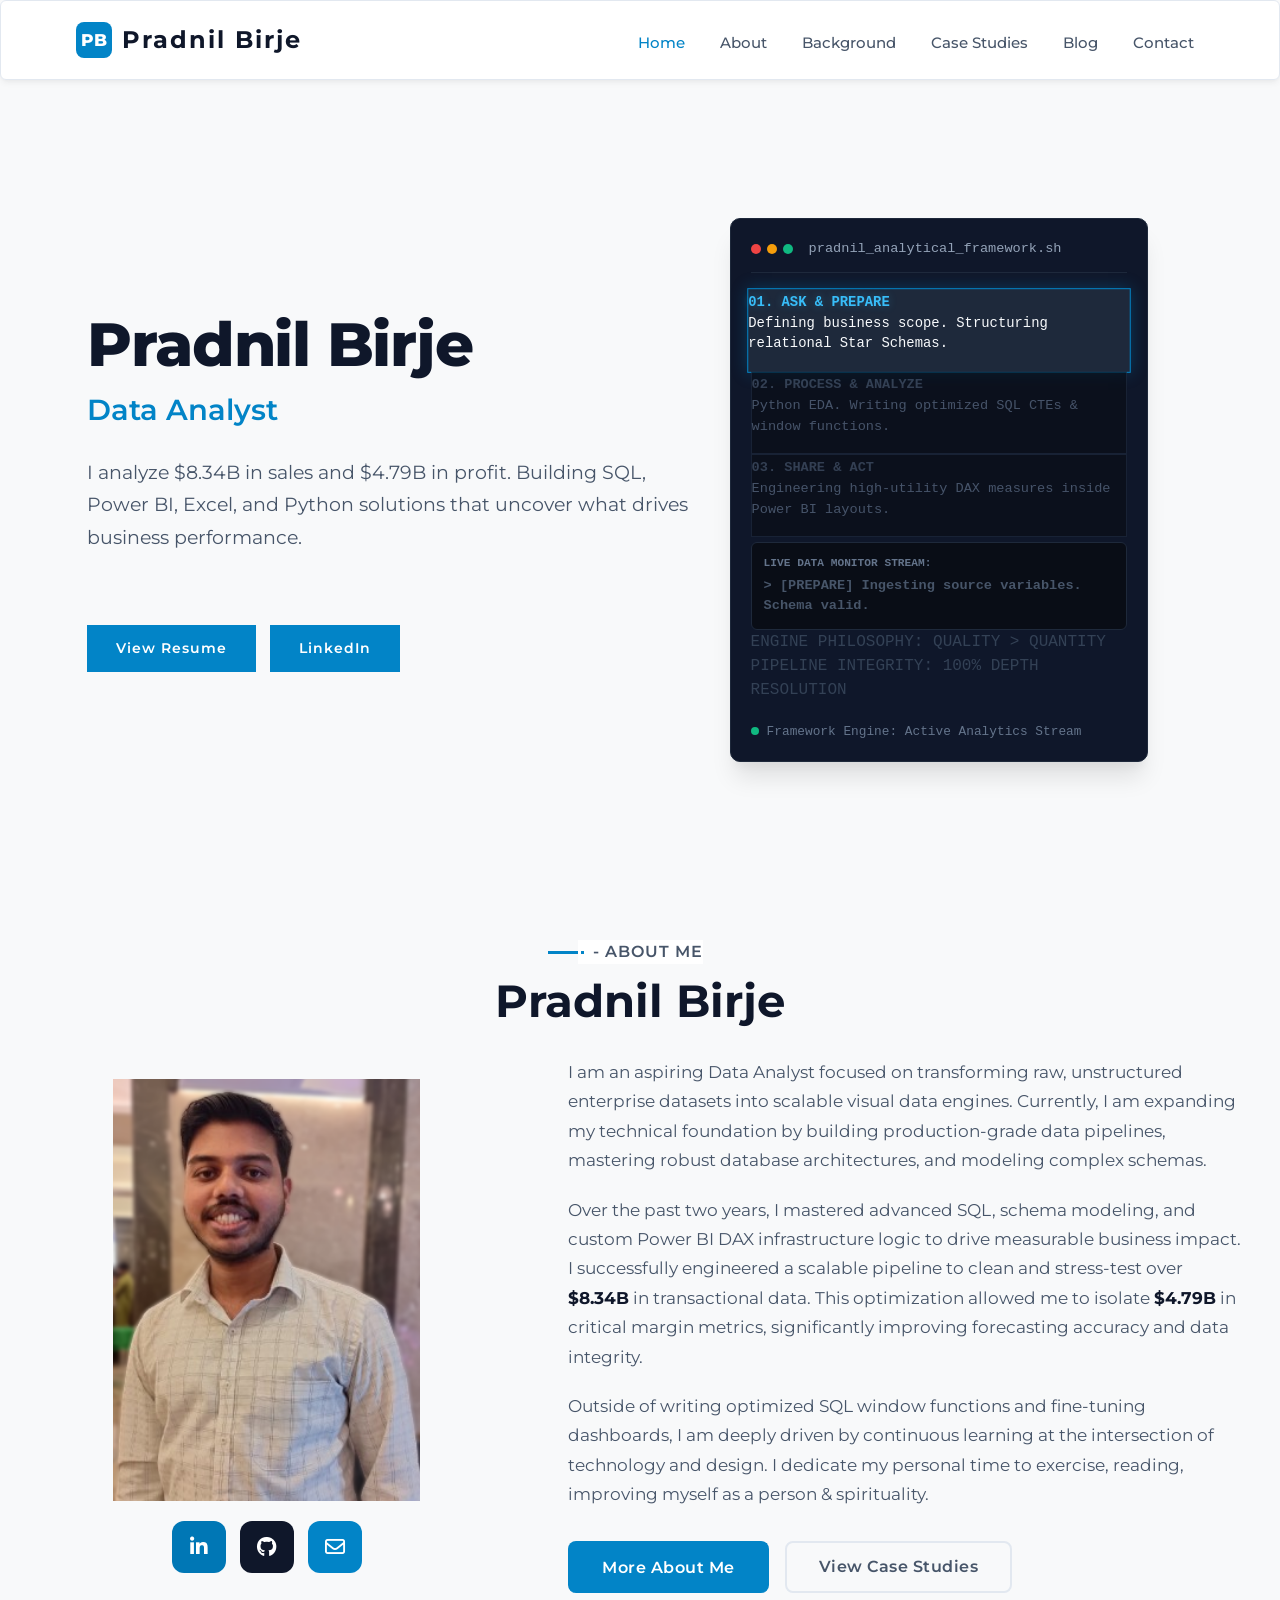
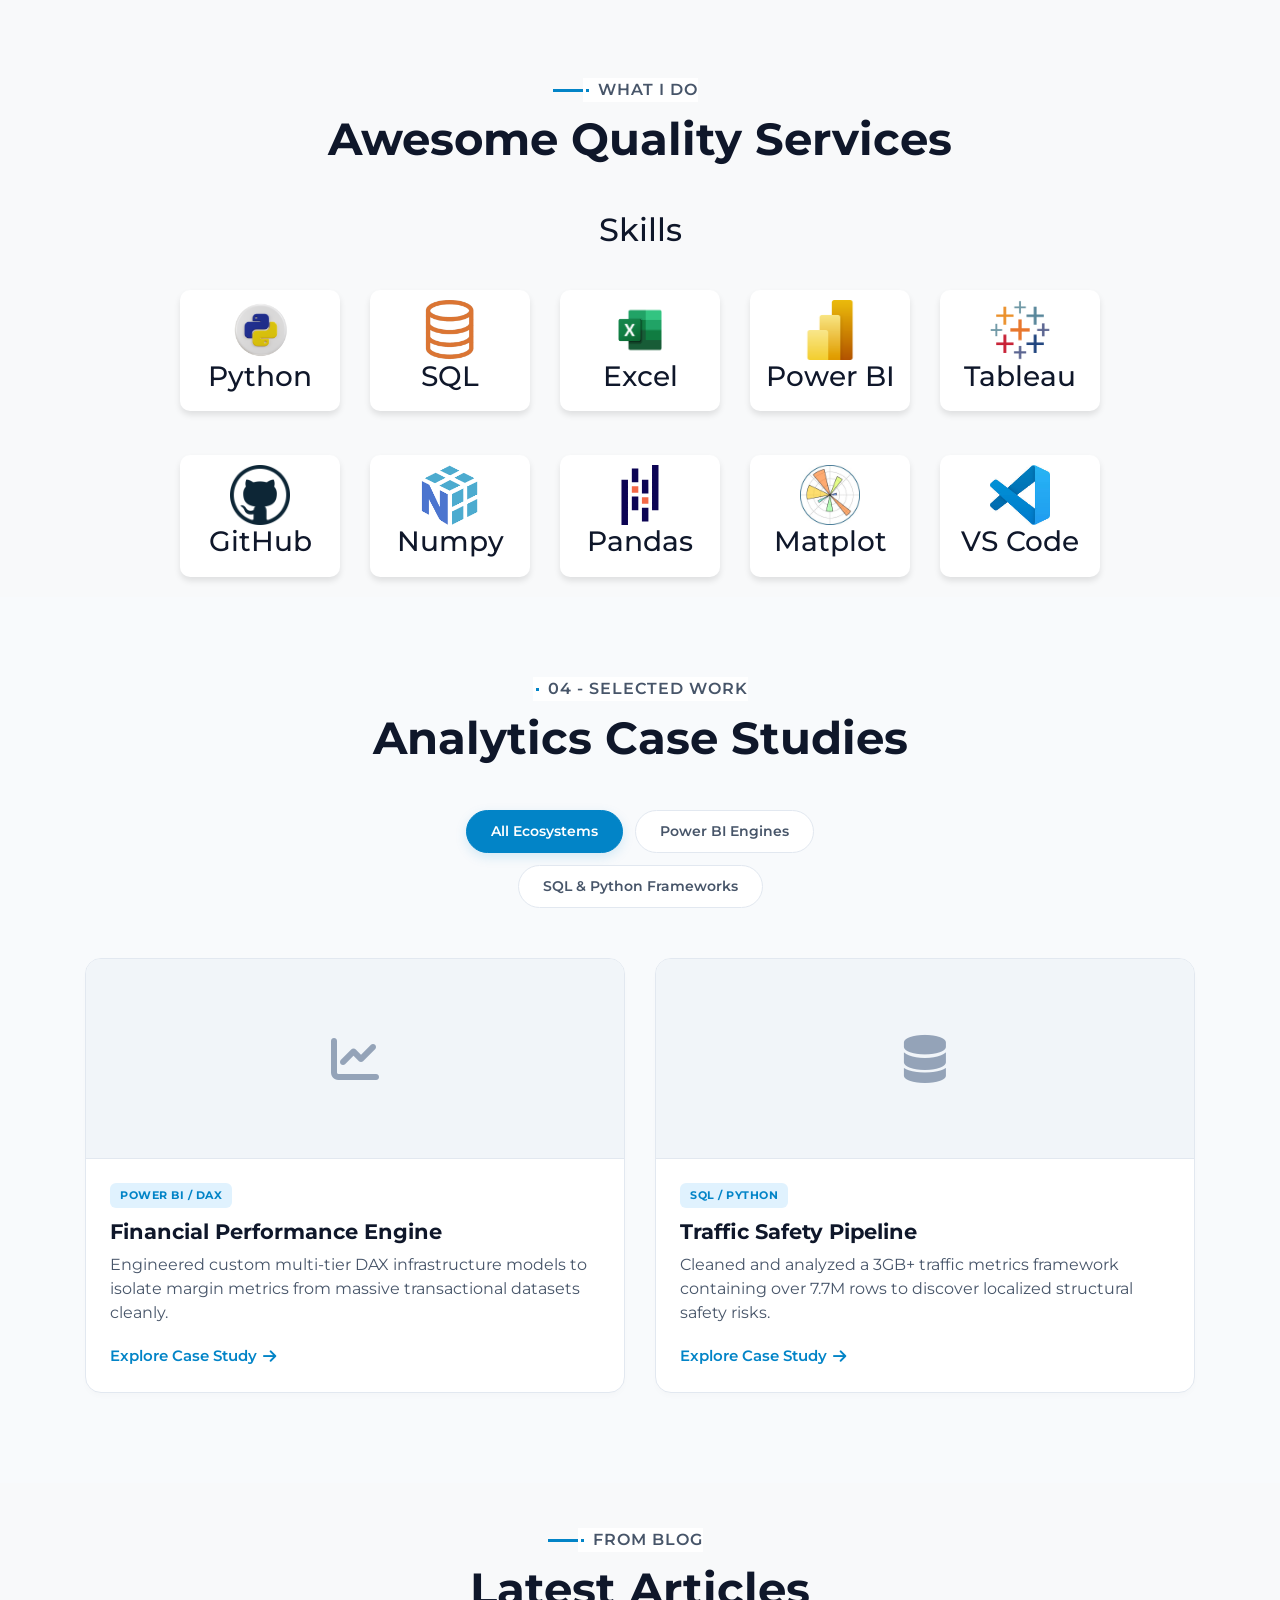
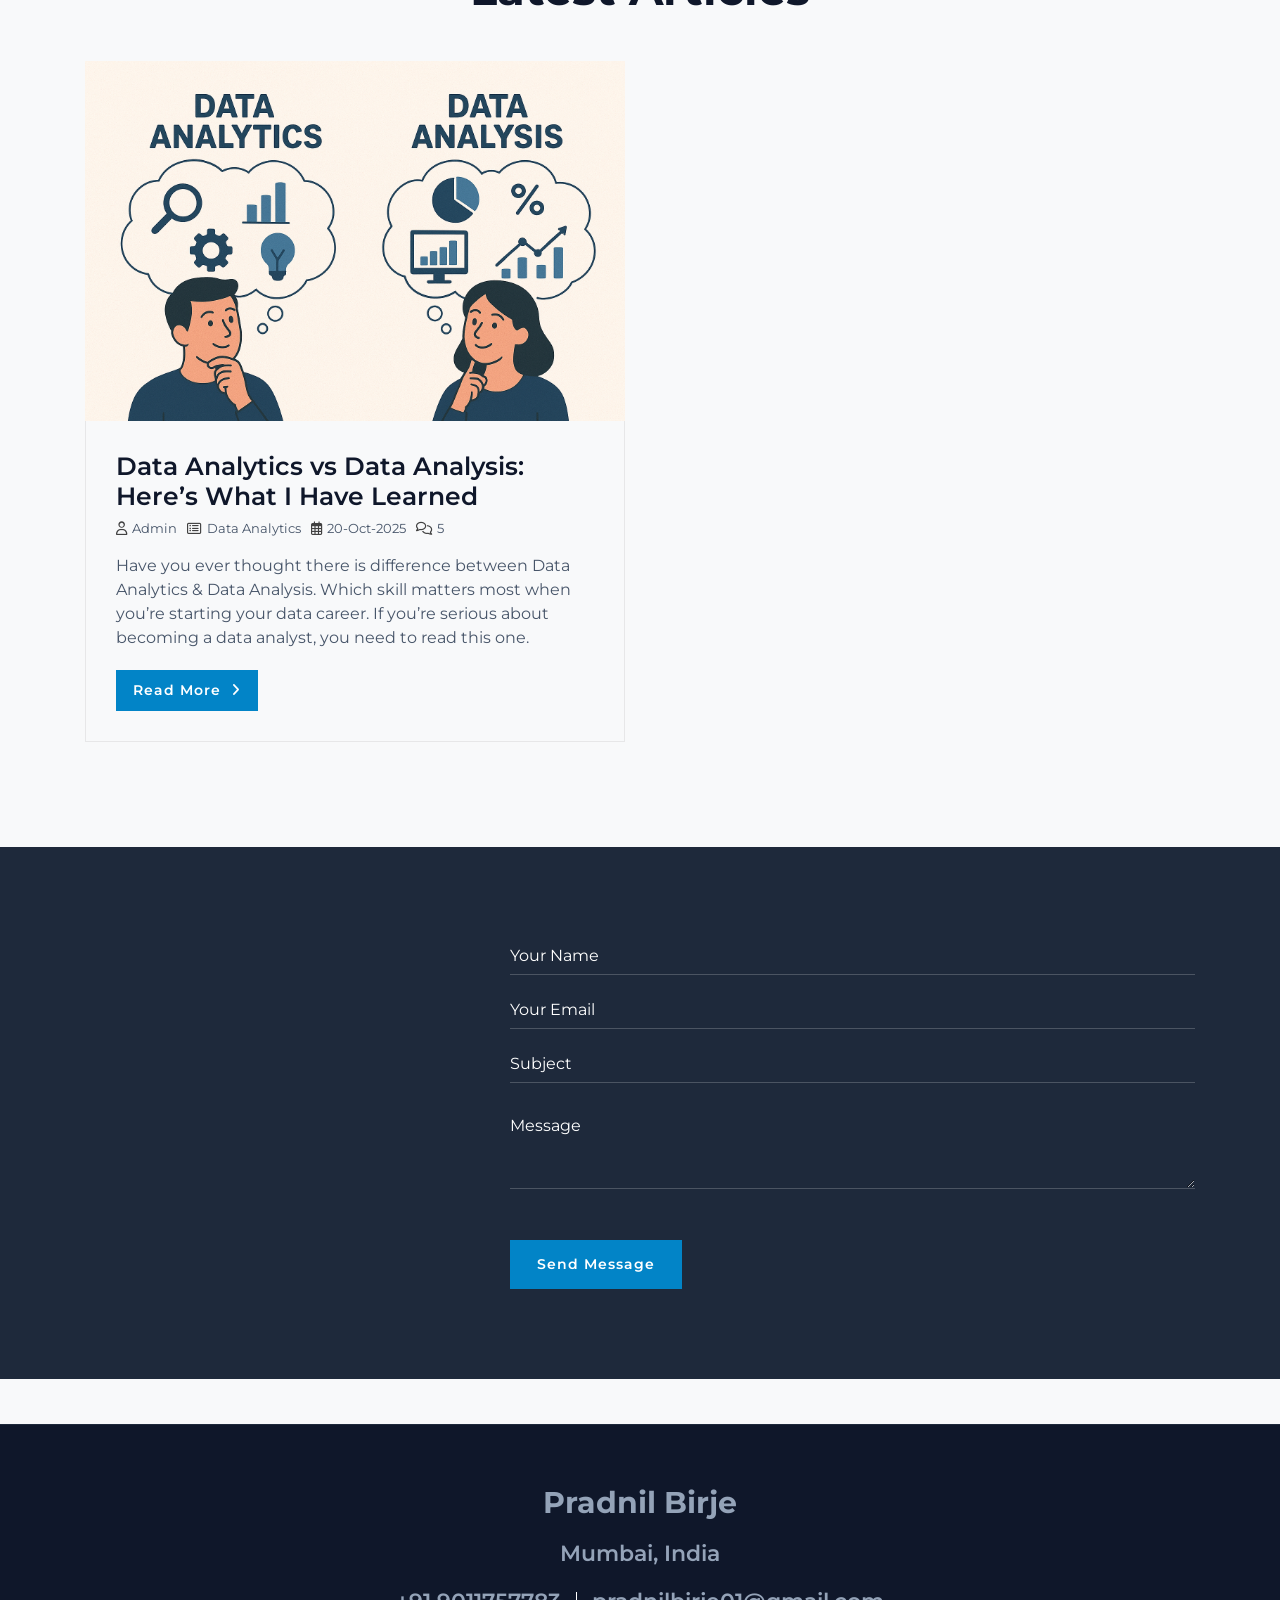
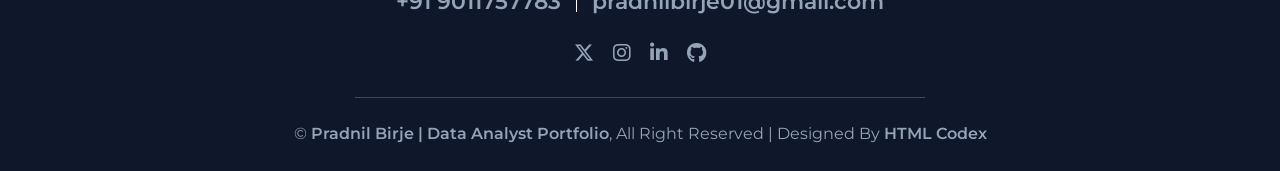
==== index.html @ 60a38a9a "Optimized about section added timeline and optimized portfolio section" ====
<!DOCTYPE html>
<html lang="en">
    <head>
        <meta charset="utf-8">
        <title>Pradnil Birje | Data Analyst</title>
        <meta content="width=device-width, initial-scale=1.0" name="viewport">
        <meta name="keywords" content="Data Analyst, Power BI, Python, SQL, Tableau, Data Visualization, Portfolio">
        <meta name="description" content="Explore Pradnil Birje’s Data Analyst Portfolio — featuring projects in Power BI, Python, SQL, and Tableau.">

        <!-- Favicon -->
        <!-- PRADNIL BIRJE BRAND FAVICON SUITE -->
        <link rel="apple-touch-icon" sizes="180x180" href="img/apple-touch-icon.png">
        <link rel="icon" type="image/png" sizes="32x32" href="img/favicon-32x32.png">
        <link rel="icon" type="image/png" sizes="16x16" href="img/favicon-16x16.png">

        


        <!-- Google Font -->
        <link href="https://fonts.googleapis.com/css2?family=Montserrat:wght@300;400;500;600;700&display=swap" rel="stylesheet">

        <!-- CSS Libraries -->
        <link href="https://stackpath.bootstrapcdn.com/bootstrap/4.4.1/css/bootstrap.min.css" rel="stylesheet">
        <link rel="stylesheet" href="https://cdnjs.cloudflare.com/ajax/libs/font-awesome/6.5.0/css/all.min.css">
        <link href="lib/animate/animate.min.css" rel="stylesheet">
        <link href="lib/owlcarousel/assets/owl.carousel.min.css" rel="stylesheet">
        <link href="lib/lightbox/css/lightbox.min.css" rel="stylesheet">

        <!-- Template Stylesheet -->
        <link href="css/style.css" rel="stylesheet">
    </head>

    <body>
    
        <!-- Nav Bar Start -->
        <!-- RESPONSIVE PROFESSIONAL NAVBAR -->
        <nav class="navbar navbar-expand-md navbar-light bg-white sticky-top">
            <div class="container-fluid">
                <!-- HARRISON BLUE SQUARE INITIAL EMBLEM EMBED -->
                <a class="navbar-brand d-flex align-items-center" href="index.html" style="font-weight: 700; font-size: 1.5rem; color: #0F172A; gap: 10px;">
                    <span class="brand-square-logo">PB</span>
                    <span>Pradnil Birje</span>
                </a>
                <!-- Logo / Brand Name -->
                <!-- <a class="navbar-brand" href="index.html" style="font-weight: 700; font-size: 1.5rem; color: #0F172A;">Pradnil Birje</a> -->
        
                <!-- Mobile Hamburger Button -->
                <button class="navbar-toggler" type="button" data-toggle="collapse" data-target="#navbarMobileMenu" aria-controls="navbarMobileMenu" aria-expanded="false" aria-label="Toggle navigation" style="border: none; padding: 4px;">
                    <span class="navbar-toggler-icon"></span>
                </button>

                <!-- The Menu Links Links Container -->
                <div class="collapse navbar-collapse" id="navbarMobileMenu">
                    <div class="navbar-nav ml-auto" style="gap: 15px; padding-top: 5px;">
                        <a href="index.html" class="nav-item nav-link active">Home</a>
                        <a href="about.html" class="nav-item nav-link">About</a>
                        <a href="experience.html" class="nav-item nav-link">Background</a>
                        <a href="portfolio.html" class="nav-item nav-link">Case Studies</a>
                        <a href="blog.html" class="nav-item nav-link">Blog</a>
                        <a href="contact.html" class="nav-item nav-link">Contact</a>
            </div>
        </div>
    </div>
</nav>
        <!-- Nav Bar End -->


        <!-- Hero Start -->
        <!-- SPLIT CORES GRID RECOVERY -->
                <!-- Hero Start -->
        <!-- SPLIT CORES GRID RECOVERY -->
        <section class="hero" id="home">
            <div class="container-fluid">
                <div class="row align-items-center">
            
                    <!-- LEFT COLUMN: Your Text (Width 55%) -->
                    <div class="col-md-7 hero-content">
                        <h1>Pradnil Birje</h1>
                        <h2>Data Analyst </h2>
                        <p>
                        I analyze $8.34B in sales and $4.79B in profit.  
                        Building SQL, Power BI, Excel, and Python solutions 
                        that uncover what drives business performance.
                        </p>
                        <div class="hero-btn">
                            <a href="resume/Pradnil_Birje_Data_Analyst_Resume.pdf" class="btn" target="_blank">View Resume</a>
                            <a href="https://www.linkedin.com/in/pradnilbirje24/" class="btn" target="_blank">LinkedIn</a>
                        </div>
                    </div>

                    <!-- RIGHT COLUMN: THE LIVE ANALYTICS ARCHITECTURE ENGINE -->
                    <div class="col-md-5 hero-visual-container d-none d-md-block">
                        <div class="analytics-terminal-box framework-card">
                            <div class="terminal-header">
                                <span class="dot-red"></span>
                                <span class="dot-yellow"></span>
                                <span class="dot-green"></span>
                                <span class="terminal-title">pradnil_analytical_framework.sh</span>
                            </div>
                            <div class="terminal-body framework-body">
            
                                <!-- PIPELINE ENGINE: RUNNING VISUAL LAYERS -->
                                <div class="pipeline-flow-container">
                                    <div class="flow-node active-pulse" id="node-1">
                                        <span class="node-step">01. ASK & PREPARE</span>
                                        <p class="node-details">Defining business scope. Structuring relational Star Schemas.</p>
                                    </div>
                                <div class="flow-arrow" id="arrow-1"></div>
                                <div class="flow-node" id="node-2">
                                    <span class="node-step">02. PROCESS & ANALYZE</span>
                                    <p class="node-details">Python EDA. Writing optimized SQL CTEs & window functions.</p>
                                </div>
                                <div class="flow-arrow" id="arrow-2"></div>
                                <div class="flow-node" id="node-3">
                                    <span class="node-step">03. SHARE & ACT</span>
                                    <p class="node-details">Engineering high-utility DAX measures inside Power BI layouts.</p>
                                </div>
                            </div>

                            <!-- NEW: LIVE DATA MONITOR CONSOLE OUTPUT -->
                            <div style="background: #090D16; border: 1px solid #1E293B; border-radius: 6px; padding: 12px; font-family: 'Courier New', monospace; min-height: 54px; margin-top: 5px;">
                                <span style="color: #64748B; font-size: 0.7rem; font-weight: 700; display: block; margin-bottom: 4px;">LIVE DATA MONITOR STREAM:</span>
                                <p id="live-terminal-stream" style="color: #34D399; font-size: 0.85rem; margin: 0; font-weight: 600;">$ bash executing_pipeline.sh...</p>
                            </div>

                            <!-- CORE USP METRIC DISPLAY -->
                            <div class="usp-badge-panel">
                                <div class="usp-metric-row">
                                    <span class="usp-label">ENGINE PHILOSOPHY:</span>
                                    <span class="usp-value text-blue">QUALITY &gt; QUANTITY</span>
                            </div>
                            <div class="usp-metric-row">
                                    <span class="usp-label">PIPELINE INTEGRITY:</span>
                                    <span class="usp-value text-emerald">100% DEPTH RESOLUTION</span>
                                </div>
                            </div>

                            <div class="pipeline-status">
                                <span class="status-indicator processing-pulse"></span> 
                                <span class="status-text">Framework Engine: Active Analytics Stream</span>
                            </div>
                        </div>
                    </div>
                </div>

        </section> 
        <!-- Hero End -->

        <!-- About Section Start -->
        <div class="about" id="about">
            <div class="container-fluid">
            <!-- 1. Centered Section Header Style (Harrison-Style Placement) -->
            <div class="section-header text-center">
                <p> - About Me</p>
                <h2>Pradnil Birje</h2>
            </div>

        <div class="row align-items-center">
            <!-- Left Side Image Area -->
            <div class="col-lg-5 col-md-12 text-center mb-4 mb-lg-0">
                <div class="about-img-container">
                    <img src="img/IMG_20241110_180227-removebg-preview-2.png" alt="Pradnil Birje" style="width: 65%; height: 65%; object-fit: cover;">
                    <!-- Harrison-Style Large Social Media Action Grid -->
                    <div class="profile-social-grid">
                        <!-- LinkedIn Button -->
                        <a href="https://www.linkedin.com/in/pradnilbirje24/" target="_blank" class="social-box box-linkedin" title="LinkedIn">
                            <i class="fab fa-linkedin-in"></i>
                        </a>
    
                        <!-- GitHub Button -->
                        <a href="https://github.com/PradnilBirje" target="_blank" class="social-box box-github" title="GitHub">
                            <i class="fab fa-github"></i>
                        </a>
    
                        <!-- Mail Button -->
                        <a href="mailto:pradnilbirje01@gmail.com" class="social-box box-mail" title="Email Me">
                            <i class="far fa-envelope"></i>
                        </a>
                    </div>

                </div>
            </div>

            <!-- Right Side Profile Bio Copy Area -->
            <div class="col-lg-7 col-md-12">
                <div class="about-content-box">
                    <!-- Paragraph 1: Current Focus & Role -->
                    <p class="bio-para">
                        I am an aspiring Data Analyst focused on transforming raw, unstructured enterprise datasets into scalable visual data engines. Currently, I am expanding my technical foundation by building production-grade data pipelines, mastering robust database architectures, and modeling complex schemas.
                    
                    <!-- Paragraph 2: Skills, Impact & Metrics -->
                    <p class="bio-para">
                        Over the past two years, I mastered advanced SQL, schema modeling, and custom Power BI DAX infrastructure logic to drive measurable business impact. I successfully engineered a scalable pipeline to clean and stress-test over <strong>$8.34B</strong> in transactional data. This optimization allowed me to isolate <strong>$4.79B</strong> in critical margin metrics, significantly improving forecasting accuracy and data integrity.
                    </p>
                    
                    <!-- Paragraph 3: Personality Outside Work -->
                    <p class="bio-para">
                        Outside of writing optimized SQL window functions and fine-tuning dashboards, I am deeply driven by continuous learning at the intersection of technology and design. I dedicate my personal time to exercise, reading, improving myself as a person & spirituality.
                    </p>

                    <!-- Clean, Big, Uniform Button Alignment Wrapper Group -->
                    <div class="about-button-group">
                        <a href="about.html" class="btn btn-corporate-large">More About Me</a>
                        <a href="portfolio.html" class="btn btn-corporate-large btn-outline">View Case Studies</a>
                    </div>
                </div>
            </div>
        </div>
    </div>
</div>
<!-- About Section End -->


        
        <!-- Service Start -->
        <div class="service" id="service">
            <div class="container">
                <div class="section-header text-center wow zoomIn" data-wow-delay="0.1s">
                    <p>What I do</p>
                    <h2>Awesome Quality Services</h2>
                </div>
                
  <!-- other sections -->

  <!-- SKILLS SECTION START -->
<section id="skills" class="skills section-bg" style="scroll-margin-top: 100px;">

    <div class="section-title text-center">
      <h2>Skills</h2>
    </div>

    <!-- First Row of Skills -->
    <div class="row text-center">
      <div class="col-md-2 offset-md-1">
        <div class="icon-box">
          <img src="img/python.webp" alt="Python" style="height:60px;">
          <h3>Python</h3>
        </div>
      </div>

      <div class="col-md-2">
        <div class="icon-box">
          <img src="img/Sql_data_base_with_logo.png" alt="SQL" style="height:60px;">
          <h3>SQL</h3>
        </div>
      </div>

      <div class="col-md-2">
        <div class="icon-box">
          <img src="img/Microsoft_Excel-Logo.wine.png" alt="Excel" style="height:60px;">
          <h3>Excel</h3>
        </div>
      </div>

      <div class="col-md-2">
        <div class="icon-box">
          <img src="img/New_Power_BI_Logo.svg.png" alt="Power BI" style="height:60px;">
          <h3>Power BI</h3>
        </div>
      </div>

      <div class="col-md-2">
        <div class="icon-box">
          <img src="img/Tableau-Symbol.png" alt="Tableau" style="height:60px;">
          <h3>Tableau</h3>
        </div>
      </div>
    </div>

    <!-- Second Row of Skills (Add inside same container) -->
    <div class="row text-center mt-4">
      <div class="col-md-2 offset-md-1">
        <div class="icon-box">
          <img src="img/github-512.webp" alt="GitHub" style="height:60px;">
          <h3>GitHub</h3>
        </div>
      </div>

      <div class="col-md-2">
        <div class="icon-box">
          <img src="img/images (2).png" alt="Numpy" style="height:60px;">
          <h3>Numpy</h3>
        </div>
      </div>

      <div class="col-md-2">
        <div class="icon-box">
          <img src="img/pandas.svg" alt="Pandas" style="height:60px;">
          <h3>Pandas</h3>
        </div>
      </div>

      <div class="col-md-2">
        <div class="icon-box">
          <img src="img/47221d5e13972ebed6e1e8b8fadbd582.jpg" alt="Matplot" style="height:60px;">
          <h3>Matplot</h3>
        </div>
      </div>

      <div class="col-md-2">
        <div class="icon-box">
          <img src="img/images (1).jpg" alt="VS Code" style="height:60px;">
          <h3>VS Code</h3>
        </div>
      </div>
    </div>

  </div>
</section>

<!-- SKILLS SECTION END -->

<!-- Service End -->
        

        <!-- Corporate Analytics Portfolio Section Start -->
        <div class="portfolio-rescue-section" id="case-studies">
            <div class="container-fluid">
            <!-- Section Header Title Block -->
            <div class="section-header text-center">
                <p>04 - Selected Work</p>
                <h2>Analytics Case Studies</h2>
        </div>

        <!-- Corporate Filter Navigation Tabs Group (Harrison Style) -->
        <ul id="portfolio-filter-rescue">
            <li class="filter-btn active-tab" data-filter="all">All Ecosystems</li>
            <li class="filter-btn" data-filter="powerbi">Power BI Engines</li>
            <li class="filter-btn" data-filter="sql-python">SQL & Python Frameworks</li>
        </ul>

        <!-- Portfolio Cards Layout Matrix Grid -->
        <div class="case-studies-grid">
            
            <!-- Card 1: Power BI Project -->
            <div class="case-card display-item" data-category="powerbi">
                <div class="card-visual-frame">
                    <i class="fas fa-chart-line card-placeholder-icon"></i>
                    <!-- Replace with <img src="img/your-dashboard.png"> when ready -->
                </div>
                <div class="card-details-box">
                    <span class="card-tech-badge">Power BI / DAX</span>
                    <h3>Financial Performance Engine</h3>
                    <p>Engineered custom multi-tier DAX infrastructure models to isolate margin metrics from massive transactional datasets cleanly.</p>
                    <a href="#" class="card-action-link">Explore Case Study <i class="fas fa-arrow-right"></i></a>
                </div>
            </div>

            <!-- Card 2: SQL & Python Project -->
            <div class="case-card display-item" data-category="sql-python">
                <div class="card-visual-frame">
                    <i class="fas fa-database card-placeholder-icon"></i>
                    <!-- Replace with <img src="img/your-sql-code.png"> when ready -->
                </div>
                <div class="card-details-box">
                    <span class="card-tech-badge">SQL / Python</span>
                    <h3>Traffic Safety Pipeline</h3>
                    <p>Cleaned and analyzed a 3GB+ traffic metrics framework containing over 7.7M rows to discover localized structural safety risks.</p>
                    <a href="#" class="card-action-link">Explore Case Study <i class="fas fa-arrow-right"></i></a>
                </div>
            </div>

        </div>
    </div>
</div>
<!-- Corporate Analytics Portfolio Section End -->

        
        
        <!-- Blog Start -->
        <div class="blog" id="blog">
            <div class="container">
                <div class="section-header text-center wow zoomIn" data-wow-delay="0.1s">
                    <p>From Blog</p>
                    <h2>Latest Articles</h2>
                </div>
                <div class="row">
                    <div class="col-lg-6">
                        <div class="blog-item wow fadeInUp" data-wow-delay="0.1s">
                            <div class="blog-img">
                                <img src="img/DA_DAS_Image AM.png" alt="Blog">
                            </div>
                            <div class="blog-text">
                                <h2>Data Analytics vs Data Analysis: Here’s What I Have Learned</h2>
                                <div class="blog-meta">
                                    <p><i class="far fa-user"></i>Admin</p>
                                    <p><i class="far fa-list-alt"></i>Data Analytics</p>
                                    <p><i class="far fa-calendar-alt"></i>20-Oct-2025</p>
                                    <p><i class="far fa-comments"></i>5</p>
                                </div>
                                <p> Have you ever thought there is difference between Data Analytics & Data Analysis.
                                    Which skill matters most when you’re starting your data career.
                                    If you’re serious about becoming a data analyst, you need to read this one.
                                </p>
                                <a class="btn" href="https://medium.com/data-and-beyond/data-analytics-vs-data-analysis-heres-what-i-have-learned-2e611f8060aa?sharedUserId=pradnilbirje01">Read More <i class="fa fa-angle-right"></i></a>
                            </div>
                        </div>
                    </div>
                            </div>
                        </div>
                    </div>
                </div>
            </div>
        </div>
        <!-- Blog End -->
        

        <!-- Contact Start -->
        <div class="contact wow fadeInUp" data-wow-delay="0.1s" id="contact">
            <div class="container-fluid">
                <div class="container">
                    <div class="row align-items-center">
                        <div class="col-md-4"></div>
                        <div class="col-md-8">
                            <div class="contact-form">
                                <div id="success"></div>
                                <form name="sentMessage" id="contactForm" novalidate="novalidate">
                                    <div class="control-group">
                                        <input type="text" class="form-control" id="name" placeholder="Your Name" required="required" data-validation-required-message="Please enter your name" />
                                        <p class="help-block"></p>
                                    </div>
                                    <div class="control-group">
                                        <input type="email" class="form-control" id="email" placeholder="Your Email" required="required" data-validation-required-message="Please enter your email" />
                                        <p class="help-block"></p>
                                    </div>
                                    <div class="control-group">
                                        <input type="text" class="form-control" id="subject" placeholder="Subject" required="required" data-validation-required-message="Please enter a subject" />
                                        <p class="help-block"></p>
                                    </div>
                                    <div class="control-group">
                                        <textarea class="form-control" id="message" placeholder="Message" required="required" data-validation-required-message="Please enter your message"></textarea>
                                        <p class="help-block"></p>
                                    </div>
                                    <div>
                                        <button class="btn" type="submit" id="sendMessageButton">Send Message</button>
                                    </div>
                                </form>
                            </div>
                        </div>
                    </div>
                </div>
            </div>
        </div>
        <!-- Contact End -->


        <!-- Footer Start -->
        <div class="footer wow fadeIn" data-wow-delay="0.3s">
            <div class="container-fluid">
                <div class="container">
                    <div class="footer-info">
                        <h2>Pradnil Birje</h2>
                        <h3>Mumbai, India</h3>
                        <div class="footer-menu">
                            <p>+91 9011757783</p>
                            <p>pradnilbirje01@gmail.com</p>
                        </div>
                        <div class="footer-social">
                            <a href="https://x.com/PradnilB"><i class="fab fa-x-twitter"></i></a>
<!--                             <a href=""><i class="fab fa-facebook-f"></i></a>
                            <a href=""><i class="fab fa-youtube"></i></a> -->
                            <a href="https://www.instagram.com/___pradnil___/"><i class="fab fa-instagram"></i></a>
                            <a href="https://www.linkedin.com/in/pradnilbirje24/"><i class="fab fa-linkedin-in"></i></a>
                            <a href="https://github.com/PradnilBirje" target="_blank"><i class="fab fa-github"></i></a>
                        </div>
                    </div>
                </div>
                <div class="container copyright">
                    <p>&copy; <a href="#">Pradnil Birje | Data Analyst Portfolio</a>, All Right Reserved | Designed By <a href="https://htmlcodex.com">HTML Codex</a></p>
                </div>
            </div>
        </div>
        <!-- Footer End -->
        
        
        <!-- Back to top button -->
        <a href="#" class="btn back-to-top"><i class="fa fa-chevron-up"></i></a>

        
        <!-- JavaScript Libraries -->
        <script src="https://code.jquery.com/jquery-3.4.1.min.js"></script>
        <script src="https://stackpath.bootstrapcdn.com/bootstrap/4.4.1/js/bootstrap.bundle.min.js"></script>
        <script src="lib/easing/easing.min.js"></script>
        <script src="lib/wow/wow.min.js"></script>
        <script src="lib/waypoints/waypoints.min.js"></script>
        <script src="lib/typed/typed.min.js"></script>
        <script src="lib/owlcarousel/owl.carousel.min.js"></script>
        <script src="lib/isotope/isotope.pkgd.min.js"></script>
        <script src="lib/lightbox/js/lightbox.min.js"></script>
        
        <!-- Contact Javascript File -->
        <script src="mail/jqBootstrapValidation.min.js"></script>
        <script src="mail/contact.js"></script>

        <!-- Template Javascript -->
<script src="js/main.js"></script>

<script>
document.addEventListener("DOMContentLoaded", function() {
    const filters = document.querySelectorAll("#portfolio-filter-rescue .filter-btn");
    const cards = document.querySelectorAll(".case-studies-grid .case-card");

    filters.forEach(filter => {
        filter.addEventListener("click", function() {
            // 1. Shift the active styling highlights
            filters.forEach(btn => btn.classList.remove("active-tab"));
            this.classList.add("active-tab");

            // 2. Filter item metrics logic grid loop
            const targetFilter = this.getAttribute("data-filter");

            cards.forEach(card => {
                const category = card.getAttribute("data-category");
                if (targetFilter === "all" || category === targetFilter) {
                    card.style.display = "flex";
                } else {
                    card.style.display = "none";
                }
            });
        });
    });
});
</script>


</body>
</html>
---- css/style.css ----
/*******************************/
/********* General CSS *********/
/*******************************/
/* SMOOTH NAVIGATION OVERRIDE */
body {
    color: #797979;
    background: #ffffff;
    font-family: 'Montserrat', sans-serif;
}

h1,
h2, 
h3, 
h4,
h5, 
h6 {
    color: #414141;
}

a {
    color: #313131;
    transition: .3s;
}

a:hover,
a:active,
a:focus {
    color: #EF233C;
    outline: none;
    text-decoration: none;
}

.btn:focus,
.form-control:focus {
    box-shadow: none;
}

.container-fluid {
    max-width: 1366px;
}

.btn {
    padding: 12px 25px;
    font-size: 14px;
    font-weight: 600;
    letter-spacing: 1px;
    color: #ffffff;
    background: #EF233C;
    border: 2px solid transparent;
    border-radius: 0;
    box-shadow: inset 0 0 0 50px #EF233C;
    transition: ease-out 0.3s;
    -webkit-transition: ease-out 0.3s;
    -moz-transition: ease-out 0.3s;
}

.btn:hover {
    color: #EF233C;
    background: transparent;
    box-shadow: inset 0 0 0 0 #EF233C;
    border-color: #EF233C;
}

#loader {
    position: fixed;
    top: 0;
    right: 0;
    bottom: 0;
    left: 0;
    display: flex;
    align-items: center;
    justify-content: center;
    background: #ffffff;
    opacity: 0;
    visibility: hidden;
    -webkit-transition: opacity .3s ease-out, visibility 0s linear .3s;
    -o-transition: opacity .3s ease-out, visibility 0s linear .3s;
    transition: opacity .3s ease-out, visibility 0s linear .3s;
    z-index: 999;
}

#loader.show {
    -webkit-transition: opacity .6s ease-out, visibility 0s linear 0s;
    -o-transition: opacity .6s ease-out, visibility 0s linear 0s;
    transition: opacity .6s ease-out, visibility 0s linear 0s;
    visibility: visible;
    opacity: 1;
}

#loader .loader {
    position: relative;
    width: 45px;
    height: 45px;
    border: 5px solid #dddddd;
    border-top: 5px solid #EF233C;
    border-radius: 50%;
    -webkit-animation: spin 2s linear infinite;
    animation: spin 2s linear infinite;
}

@-webkit-keyframes spin {
    0% { -webkit-transform: rotate(0deg); }
    100% { -webkit-transform: rotate(360deg); }
}

@keyframes spin {
    0% { transform: rotate(0deg); }
    100% { transform: rotate(360deg); }
}

.back-to-top {
    position: fixed;
    display: none;
    width: 44px;
    height: 44px;
    padding: 8px 0;
    text-align: center;
    line-height: 1;
    font-size: 22px;
    right: 15px;
    bottom: 15px;
    z-index: 9;
}

.back-to-top i {
    color: #ffffff;
}

.back-to-top:hover i {
    color: #414141;
}


/**********************************/
/*********** Nav Bar CSS **********/
/**********************************/
.navbar {
    position: relative;
    transition: .5s;
    z-index: 999;
}

.navbar.nav-sticky {
    position: fixed;
    top: 0;
    width: 100%;
    box-shadow: 0 2px 5px rgba(0, 0, 0, .3);
}

.navbar .navbar-brand {
    margin: 0;
    font-size: 45px;
    line-height: 0px;
    font-weight: 700;
    letter-spacing: 2px;
    transition: .5s;
    
}

.navbar .navbar-brand img {
    max-width: 100%;
    max-height: 40px;
}

.navbar .dropdown-menu {
    margin-top: 0;
    border: 0;
    border-radius: 0;
    background: #f8f9fa;
}

@media (min-width: 992px) {
    .navbar {
        position: absolute;
        width: 100%;
        padding: 30px 60px;
        background: transparent !important;
        border-bottom: 1px dashed rgba(256, 256, 256, .2);
        z-index: 9;
    }
    
    .navbar.nav-sticky {
        padding: 10px 60px;
        background: #ffffff !important;
    }
    
    .navbar .navbar-brand {
        color: #ffffff;
    }
    
    .navbar.nav-sticky .navbar-brand {
        color: #EF233C;
    }

    .navbar-light .navbar-nav .nav-link,
    .navbar-light .navbar-nav .nav-link:focus {
        padding: 10px 10px 8px 10px;
        color: #ffffff;
        font-size: 15px;
        font-weight: 500;
    }
    
    .navbar-light.nav-sticky .navbar-nav .nav-link,
    .navbar-light.nav-sticky .navbar-nav .nav-link:focus {
        color: #414141;
    }

    .navbar-light .navbar-nav .nav-link:hover,
    .navbar-light .navbar-nav .nav-link.active {
        color: #111111;
    }
    
    .navbar-light.nav-sticky .navbar-nav .nav-link:hover,
    .navbar-light.nav-sticky .navbar-nav .nav-link.active {
        color: #EF233C;
    }
}

@media (max-width: 991.98px) {

    .navbar {
        position: relative;
        padding: 15px;
        background: #080B0F !important;
        border-bottom: 1px solid #252B33;
    }

    .navbar .navbar-brand {
        color: #ffffff;
    }

    .navbar .navbar-toggler {
        border: 1px solid #ffffff;
        padding: 6px 9px;
    }

    .navbar .navbar-toggler-icon {
        background-image: none;
        position: relative;
        width: 22px;
        height: 16px;
        display: block;
    }

    .navbar .navbar-toggler-icon::before,
    .navbar .navbar-toggler-icon::after {
        content: "";
        position: absolute;
        left: 0;
        width: 22px;
        height: 2px;
        background: #ffffff;
    }

    .navbar .navbar-toggler-icon::before {
        top: 2px;
        box-shadow: 0 6px 0 #ffffff, 0 12px 0 #ffffff;
    }

    .navbar .navbar-nav {
        margin-top: 15px;
        text-align: center;
    }

    .navbar a.nav-link {
        padding: 10px;
        color: #ffffff !important;
    }

    .navbar a.nav-link:hover,
    .navbar a.nav-link.active {
        color: #EF233C !important;
    }

    .navbar .dropdown-menu {
        box-shadow: none;
        background: #11161D;
    }
}



/*******************************/
/********** Hero CSS ***********/
/*******************************/
.hero {
    position: relative;
    width: 100%;
    margin-bottom: 0px;
    overflow: hidden;
    background: #0B0F14;
    background-position: center;
    background-repeat: no-repeat;
    background-size: cover;
    
    /* NEW RULES: Makes the section stretch top-to-bottom on the monitor screen */
    min-height: calc(100vh - 78px); 
    display: flex;
    align-items: center;
}

.hero .container-fluid {
    padding: 0 8%; /* Adds an 8% clean margin space on the very left and right edges */
}

/* NEW FLEX GRID: Pushes text to the left side and photo to the right side seamlessly */
.hero .row {
    display: flex;
    align-items: center;
    justify-content: space-between;
    width: 100%;
}

.hero .hero-content {
    position: relative;
    padding-left: 0px; /* Cleans up old offset spacing */
    display: flex;
    align-items: flex-start;
    justify-content: center;
    flex-direction: column;
    text-align: left;  /* Uniform left alignment */
}

/* Adds breathing room between your Name, Designation, and Paragraph metrics */
.hero .hero-text h1 {
    margin-bottom: 8px !important;
}

.hero .hero-text h2 {
    margin-bottom: 24px !important; 
}

.hero .hero-text p {
    line-height: 1.6; /* Makes your billions in profit statements easy to scan */
    max-width: 90%;   /* Keeps paragraph lines crisp instead of spreading full width */
}

.hero .hero-image {
    position: relative;
    text-align: right;
    padding-right: 0px; /* Removes old cramped padding */
}

.hero .hero-image img {
    max-width: 90%;
    max-height: 85vh; /* Prevents your avatar from growing larger than the viewport height */
    object-fit: contain;
}

.hero .hero-text p {
    color: #ffffff;
    font-size: 25px;
    font-weight: 600;
    margin-bottom: 15px;
}

.hero .hero-text h1 {
    color: #ffffff;
    font-size: 60px;
    font-weight: 700;
    letter-spacing: 3px;
    margin-bottom: 15px;
}

.hero .hero-text h2 {
    display: inline-block;
    margin: 0 0 15px 0;
    height: 35px;
    color: #ffffff;
    font-size: 35px;
    font-weight: 600;
}

.hero .hero-text .typed-text {
    display: none;
}

.hero .hero-text .typed-cursor {
    font-size: 35px;
    font-weight: 300;
    color: #ffffff;
}

.hero .hero-btn .btn {
    margin-top: 35px;
    color: #EF233C;
    background: #ffffff;
    box-shadow: inset 0 0 0 50px #ffffff;
}

.hero .hero-btn .btn:hover {
    color: #ffffff;
    background: transparent;
    box-shadow: inset 0 0 0 0 #ffffff;
    border-color: #ffffff;
}

.hero .hero-btn .btn:first-child {
    margin-right: 10px;
}

@media (max-width: 991.98px) {
    .hero {
        padding-top: 60px;
    }
    
    .hero .hero-content {
        padding: 0 15px;
    }
    
    .hero .hero-text p {
        font-size: 20px;
    }
    
    .hero .hero-text h1 {
        font-size: 45px;
    }
    
    .hero .hero-text h2 {
        font-size: 25px;
        height: 25px;
    }
    
    .hero .hero-btn .btn {
        padding: 12px 30px;
        letter-spacing: 1px;
    }
}

@media (max-width: 767.98px) {
    .hero {
        padding-top: 60px;
        padding-bottom: 60px;
    }
    
    .hero,
    .hero .hero-text,
    .hero .hero-btn {
        width: 100%;
        text-align: center;
    }
    
    .hero .hero-text p {
        font-size: 18px;
    }
    
    .hero .hero-text h1 {
        font-size: 35px;
    }
    
    .hero .hero-text h2 {
        font-size: 22px;
        height: 22px;
    }
    
    .hero .hero-btn .btn {
        padding: 10px 15px;
        letter-spacing: 1px;
    }
}

@media (max-width: 575.98px) {
    .hero .hero-text p {
        font-size: 16px;
    }
    
    .hero .hero-text h1 {
        font-size: 30px;
    }
    
    .hero .hero-text h2 {
        font-size: 18px;
        height: 18px;
    }
    
    .hero .hero-btn .btn {
        padding: 8px 10px;
        letter-spacing: 0;
    }
}


/*******************************/
/******* Section Header ********/
/*******************************/
.section-header {
    position: relative;
    margin-bottom: 45px;
}

.section-header p {
    display: inline-block;
    margin: 0 30px;
    margin-bottom: 10px;
    padding-left: 15px;
    position: relative;
    font-size: 16px;
    font-weight: 600;
    letter-spacing: 1px;
    text-transform: uppercase;
    background: #ffffff;
}

.section-header p::before {
    position: absolute;
    content: "";
    height: 3px;
    top: 11px;
    right: 0;
    left: -30px;
    background: #EF233C;
    z-index: -1;
}

.section-header p::after {
    position: absolute;
    content: "";
    width: 3px;
    height: 3px;
    top: 11px;
    left: 3px;
    background: #EF233C;
    z-index: 1;
}

.section-header h2 {
    margin: 0;
    position: relative;
    font-size: 45px;
    font-weight: 700;
}

@media (max-width: 767.98px) {
    .section-header h2 {
        font-size: 30px;
    }
}


/*******************************/
/********** About CSS **********/
/*******************************/
.about {
    position: relative;
    width: 100%;
    margin: -45px 0 45px 0;
}

.about .col-lg-6 {
    padding: 0;
}

.about .section-header {
    margin-bottom: 30px;
}

.about .about-img {
    position: relative;
    height: 100%;
}

.about .about-img img {
    position: relative;
    width: 100%;
    height: 100%;
    object-fit: cover;
}

.about .about-content {
    padding: 0 60px;
}

.about .about-text p {
    font-size: 16px;
}

section#skills {
  scroll-margin-top: 100px;
}

.about .skills {
    margin-bottom: 100px;
}

.about .skill-name {
    scroll-margin-top: 100px;
    /* margin-top: 100px; */
}

#skills {
  scroll-margin-top: 100px;
}

.about .skill-name p {
    display: inline-block;
    margin-bottom: 5px;
    font-size: 16px;
    font-weight: 400;
}

.about .skill-name p:last-child {
    float: right;
}

.about .progress {
    height: 10px;
    border-radius: 10px;
    background: #dddddd;
}

.about .progress .progress-bar {
    width: 0px;
    background: #EF233C;
    border-radius: 10px;
    transition: 2s;
}

.about .about-text a.btn {
    margin-top: 15px;
}

@media (max-width: 991.98px) {
    .about .about-content {
        padding: 45px 15px 0 15px;
    }
}


/*******************************/
/******* Experience CSS ********/
/*******************************/
.experience {
    position: relative;
    padding: 45px 0 15px 0;
}

.experience .timeline {
    position: relative;
    width: 100%;
}

.experience .timeline::after {
    content: '';
    position: absolute;
    width: 2px;
    background: #EF233C;
    top: 0;
    bottom: 0;
    left: 50%;
    margin-left: -1px;
}

.experience .timeline .timeline-item {
    position: relative;
    background: inherit;
    width: 50%;
    margin-bottom: 30px;
}

.experience .timeline .timeline-item.left {
    left: 0;
    padding-right: 30px;
}

.experience .timeline .timeline-item.right {
    left: 50%;
    padding-left: 30px;
}

.experience .timeline .timeline-item::after {
    content: '';
    position: absolute;
    width: 16px;
    height: 16px;
    top: 48px;
    right: -8px;
    background: #ffffff;
    border: 2px solid #EF233C;
    border-radius: 16px;
    z-index: 1;
}

.experience .timeline .timeline-item.right::after {
    left: -8px;
}

.experience .timeline .timeline-item::before {
  content: '';
  position: absolute;
  width: 0;
  height: 0;
  top: 46px;
  right: 10px;
  z-index: 1;
  border: 10px solid;
  border-color: transparent transparent transparent #dddddd;
}

.experience .timeline .timeline-item.right::before {
  left: 10px;
  border-color: transparent #dddddd transparent transparent;
}

.experience .timeline .timeline-date {
    position: absolute;
    width: 100%;
    top: 44px;
    font-size: 16px;
    font-weight: 600;
    color: #EF233C;
    text-transform: uppercase;
    letter-spacing: 1px;
    z-index: 1;
}

.experience .timeline .timeline-item.left .timeline-date {
    text-align: left;
    left: calc(100% + 55px);
}

.experience .timeline .timeline-item.right .timeline-date {
    text-align: right;
    right: calc(100% + 55px);
}

.experience .timeline .timeline-text {
    padding: 30px;
    background: #ffffff;
    position: relative;
    border-right: 5px solid #dddddd;
    box-shadow: 0 0 60px rgba(0, 0, 0, .08);
}

.experience .timeline .timeline-item.right .timeline-text {
    border-right: none;
    border-left: 5px solid #dddddd;
}

.experience .timeline .timeline-text h2 {
    margin: 0 0 5px 0;
    font-size: 22px;
    font-weight: 600;
}

.experience .timeline .timeline-text h4 {
    margin: 0 0 10px 0;
    font-size: 16px;
    font-style: italic;
    font-weight: 400;
}

.experience .timeline .timeline-text p {
    margin: 0;
    font-size: 16px;
}

@media (max-width: 767.98px) {
    .experience .timeline::after {
        left: 8px;
    }

    .experience .timeline .timeline-item {
        width: 100%;
        padding-left: 38px;
    }
    
    .experience .timeline .timeline-item.left {
        padding-right: 0;
    }
    
    .experience .timeline .timeline-item.right {
        left: 0%;
        padding-left: 38px;
    }

    .experience .timeline .timeline-item.left::after, 
    .experience .timeline .timeline-item.right::after {
        left: 0;
    }
    
    .experience .timeline .timeline-item.left::before,
    .experience .timeline .timeline-item.right::before {
        left: 18px;
        border-color: transparent #dddddd transparent transparent;
    }
    
    .experience .timeline .timeline-item.left .timeline-date,
    .experience .timeline .timeline-item.right .timeline-date {
        position: relative;
        top: 0;
        right: auto;
        left: 0;
        text-align: left;
        margin-bottom: 10px;
    }
    
    .experience .timeline .timeline-item.left .timeline-text,
    .experience .timeline .timeline-item.right .timeline-text {
        border-right: none;
        border-left: 5px solid #dddddd;
    }
}

#education  {
  scroll-margin-top: 100px;
}




body {
  scroll-padding-top: 100px; /* or match your navbar height */
}



/*******************************/
/********* Service CSS *********/
/*******************************/
.service {
    position: relative;
    width: 100%;
    padding: 45px 0 15px 0;
}

.service .service-item {
    position: relative;
    margin-bottom: 30px;
    display: flex;
    align-items: center;
    box-shadow: inset 0 0 0 0 transparent;
    transition: ease-out 0.5s;
}

.service .service-item:hover {
    box-shadow: inset 800px 0 0 0 #EF233C;
}

.service .service-icon {
    position: relative;
    width: 150px;
    min-height: 150px;
    display: flex;
    align-items: center;
    justify-content: center;
    border: 1px solid #EF233C;
    background: #ffffff;
}

.service .service-icon i {
    position: relative;
    font-size: 60px;
    color: #EF233C;
    transition: .3s;
}

.service .service-item:hover i {
    font-size: 75px;
}

.service .service-text {
    position: relative;
    width: calc(100% - 120px);
    padding: 0 30px;
}

.service .service-text h3 {
    margin-bottom: 10px;
    font-size: 20px;
    font-weight: 600;
    transition: 1s;
}

.service .service-text p {
    margin: 0;
    font-size: 16px;
    transition: 1s;
}

.service .service-item:hover .service-text h3,
.service .service-item:hover .service-text p {
    color: #ffffff;
}

@media (max-width: 575.98px) {
    .service .service-text h3 {
        font-size: 16px;
        margin-bottom: 5px;
    }
    
    .service .service-text p {
        font-size: 14px;
    }
}


/*******************************/
/******** Portfolio CSS ********/
/*******************************/
.portfolio {
    position: relative;
    padding: 45px 0 15px 0;
}

.portfolio #portfolio-filter {
    padding: 0;
    margin: -15px 0 25px 0;
    list-style: none;
    font-size: 0;
    text-align: center;
}

.portfolio #portfolio-filter li {
    cursor: pointer;
    display: inline-block;
    margin: 5px;
    padding: 6px 12px;
    font-size: 14px;
    font-weight: 600;
    color: #ffffff;
    background: #EF233C;
    border: 2px solid transparent;
    border-radius: 0;
    box-shadow: inset 0 0 0 50px #EF233C;
    transition: ease-out 0.3s;
    -webkit-transition: ease-out 0.3s;
    -moz-transition: ease-out 0.3s;
}

.portfolio #portfolio-filter li:hover,
.portfolio #portfolio-filter li.filter-active {
    color: #EF233C;
    background: transparent;
    box-shadow: inset 0 0 0 0 #EF233C;
    border-color: #EF233C;
}

.portfolio .portfolio-item {
    position: relative;
}

.portfolio .portfolio-wrap {
    position: relative;
    width: 100%;
}

.portfolio .portfolio-img {
    position: relative;
    overflow: hidden;
}

.portfolio .portfolio-img img {
    position: relative;
    width: 100%; 
    height: 100%; 
    object-fit: cover;
    transform: scale(1.1);
    transition: .5s;
}

.portfolio .portfolio-item:hover img {
    margin-left: 15px;
}

.portfolio .portfolio-text {
    position: relative;
    height: 60px;
    width: calc(100% - 30px);
    margin: -30px 15px 30px 15px;
    display: flex;
    align-items: center;
    background: #ffffff;
    box-shadow: 0 0 15px rgba(0, 0, 0, .12);
}

.portfolio .portfolio-text h3 {
    width: calc(100% - 70px);
    font-size: 18px;
    font-weight: 600;
    margin: 0 0 0 15px;
    white-space: nowrap;
    overflow: hidden;
}

.portfolio .portfolio-text a.btn {
    width: 50px;
    height: 50px;
    padding: 0 0 2px 1px;
    display: flex;
    align-items: center;
    justify-content: center;
    font-size: 45px;
    font-weight: 100;
}

.portfolio .portfolio-item:hover a.btn {
    color: #EF233C;
    background: transparent;
    box-shadow: inset 0 0 0 0 #EF233C;
    border-color: #EF233C;
}


/*******************************/
/********* Banner CSS **********/
/*******************************/
.banner {
    position: relative;
    width: 100%;
    margin: 45px 0;
    padding: 90px 0;
    background: #EF233C;
}

.banner .container {
    max-width: 750px;
    text-align: center;
}

.banner .section-header {
    margin-bottom: 20px;
}

.banner .section-header p {
    color: #414141;
    background: transparent;
}

.banner .section-header p::after {
    display: none;
}

.banner .section-header h2 {
    color: #ffffff;
}

.banner .section-header h2 span {
    color: #414141;
    font-size: 50px;
}

.banner .banner-text p {
    font-size: 18px;
    color: #ffffff;
}

.banner .banner-text .btn {
    margin-top: 15px;
    color: #EF233C;
    background: #ffffff;
    box-shadow: inset 0 0 0 50px #ffffff;
}

.banner .banner-text .btn:hover {
    color: #ffffff;
    background: transparent;
    box-shadow: inset 0 0 0 0 #ffffff;
    border-color: #ffffff;
}


/*******************************/
/********* Pricing CSS *********/
/*******************************/
.price {
    position: relative;
    width: 100%;
    padding: 45px 0 15px 0;
}

.price .row {
    padding: 0 15px;
}

.price .col-md-4 {
    padding: 0;
}

.price .price-item {
    position: relative;
    margin-bottom: 30px;
    background: #ffffff;
}

.price .featured-item {
    box-shadow: 0 0 30px rgba(0, 0, 0, .2);
    z-index: 1;
}

.price .price-header,
.price .price-body,
.price .price-footer {
    position: relative;
    text-align: center;
}

.price .price-header {
    padding: 45px 0 30px 0;
    color: #414141;
}

.price .price-item.featured-item .price-header {
    color: #EF233C;
}

.price .price-title h2 {
    font-size: 25px;
    font-weight: 400;
    text-transform: uppercase;
}

.price .price-prices h2 {
    font-size: 45px;
    font-weight: 700;
    margin-left: 10px;
}

.price .price-prices h2 small {
    position: absolute;
    font-size: 18px;
    font-weight: 400;
    margin-top: 9px;
    margin-left: -12px;
}

.price .price-prices h2 span {
    margin-left: 1px;
    font-size: 18px;
    font-weight: 400;
}

.price .price-item.featured-item h2 {
    color: #EF233C;
}

.price .price-body {
    padding: 0 0 20px 0;
}

.price .price-description ul {
    margin: 0;
    padding: 0;
    list-style: none;
}

.price .price-description ul li {
    padding: 0 0 20px 0;
}

.price .price-item .price-action {
    padding-bottom: 45px;
}

.price .price-item .price-action .btn {
    color: #ffffff;
    background: #414141;
    box-shadow: inset 0 0 0 50px #414141;
}

.price .price-item .price-action .btn:hover {
    color: #414141;
    background: transparent;
    box-shadow: inset 0 0 0 0 #414141;
    border-color: #414141;
}

.price .price-item.featured-item .price-action .btn {
    color: #ffffff;
    background: #EF233C;
    box-shadow: inset 0 0 0 50px #EF233C;
}

.price .price-item.featured-item .price-action .btn:hover {
    color: #EF233C;
    background: transparent;
    box-shadow: inset 0 0 0 0 #EF233C;
    border-color: #EF233C;
}


/*******************************/
/*********** Team CSS **********/
/*******************************/
.team {
    position: relative;
    width: 100%;
    padding: 45px 0 15px 0;
}

.team .team-item {
    position: relative;
    background: #ffffff;
    margin-bottom: 30px;
    display: flex;
    align-items: center;
    justify-content: flex-start;
    box-shadow: inset 0 0 0 0 transparent;
    transition: ease-out 0.5s;
}

.team .team-img {
    position: relative;
    width: 50%;
    overflow: hidden;
}

.team .team-img img {
    position: relative;
    width: 100%;
    transition: .5s;
}

.team .team-text {
    position: relative;
    width: 50%;
    padding: 0 30px;
}

.team .team-text h2 {
    color: #EF233C;
    font-size: 18px;
    font-weight: 600;
    margin-bottom: 5px;
    transition: 1s;
}

.team .team-text h4 {
    font-size: 14px;
    font-weight: 600;
    margin-bottom: 15px;
    transition: 1s;
}

.team .team-text p {
    margin-bottom: 20px;
    transition: 1s;
}

.team .team-social {
    position: relative;
    display: flex;
    align-items: center;
    justify-content: flex-start;
}

.team .team-social a.btn {
    width: 35px;
    height: 35px;
    padding: 0;
    display: flex;
    align-items: center;
    justify-content: center;
    font-size: 14px;
    font-weight: normal;
    margin-right: 5px;
}

.team .team-item:hover {
    box-shadow: inset 800px 0 0 0 #EF233C;
}

.team .team-item:hover .team-img img {
    transform: scale(1.2);
}

.team .team-item:hover .team-text h2,
.team .team-item:hover .team-text h4,
.team .team-item:hover .team-text p {
    color: #ffffff;
}

.team .team-item:hover .team-social a.btn {
    background: #ffffff;
}

.team .team-item:hover .team-social a.btn:hover {
    border-color: #ffffff;
}

@media(max-width: 575.98px) {
    .team .team-text {
        padding: 0 15px;
    }
    
    .team .team-text h2 {
        font-size: 16px;
        margin-bottom: 0;
    }

    .team .team-text h4 {
        margin-bottom: 5px;
    }

    .team .team-text p {
        font-size: 14px;
        line-height: 18px;
        margin-bottom: 10px;
    }
}


/*******************************/
/******* Testimonial CSS *******/
/*******************************/
.testimonial {
    position: relative;
    margin: 45px 0;
    padding: 90px 0;
    background: #EF233C;
}

.testimonial .container {
    max-width: 900px;
}

.testimonial .testimonial-icon {
    margin-bottom: 45px;
    text-align: center;
}

.testimonial .testimonial-icon i {
    font-size: 60px;
    color: rgba(256, 256, 256, .5);
}

.testimonial .testimonial-item {
    position: relative;
    margin: 0 15px;
    text-align: center;
}

.testimonial .testimonial-img {
    position: relative;
    margin-bottom: 15px;
    z-index: 1;
}

.testimonial .testimonial-item img {
    margin: 0 auto;
    width: 120px;
    padding: 10px;
    border: 5px dotted #ffffff;
    border-radius: 100px;
}

.testimonial .testimonial-text {
    position: relative;
    margin-top: -70px;
    padding: 65px 35px 30px 35px;
    text-align: center;
    background: #ffffff;
    border-radius: 500px;
}

.testimonial .testimonial-item p {
    font-size: 18px;
    font-style: italic;
}

.testimonial .testimonial-text h3 {
    color: #EF233C;
    font-size: 18px;
    font-weight: 600;
    margin-bottom: 10px;
}

.testimonial .testimonial-text h4 {
    color: #666666;
    font-size: 14px;
    margin-bottom: 0;
}

.testimonial .owl-dots {
    margin-top: 15px;
    text-align: center;
}

.testimonial .owl-dot {
    display: inline-block;
    margin: 0 5px;
    width: 12px;
    height: 12px;
    border-radius: 50%;
    background: rgba(256, 256, 256, .5);
}

.testimonial .owl-dot.active {
    background: #ffffff;
}


/*******************************/
/********* Contact CSS *********/
/*******************************/
.contact {
    position: relative;
    width: 100%;
    margin: 45px 0;
    background: #EF233C;
}

.contact .container-fluid {
    background: url(../img/contact.jpg) left center no-repeat;
    background-size: contain;
}

.contact .contact-form {
    position: relative;
    padding: 90px 0 90px 45px;
    background: #EF233C;
}

.contact .contact-form input {
    color: #ffffff;
    padding: 15px 0;
    background: none;
    border-radius: 0;
    border: none;
    border-bottom: 1px solid rgba(256, 256, 256, .5);
}

.contact .contact-form textarea {
    color: #ffffff;
    height: 90px;
    padding: 15px 0;
    background: none;
    border-radius: 0;
    border: none;
    border-bottom: 1px solid rgba(256, 256, 256, .5);
}

.contact .contact-form .form-control::placeholder {
    color: #ffffff;
    opacity: 1;
}

.contact .contact-form .form-control:-ms-input-placeholder,
.contact .contact-form .form-control::-ms-input-placeholder {
    color: #ffffff;
}

.contact .contact-form .btn {
    margin-top: 35px;
    color: #EF233C;
    background: #ffffff;
    box-shadow: inset 0 0 0 50px #ffffff;
}

.contact .contact-form .btn:hover {
    color: #ffffff;
    background: transparent;
    box-shadow: inset 0 0 0 0 #ffffff;
    border-color: #ffffff;
}

.contact .help-block ul {
    margin: 0;
    padding: 0;
    list-style-type: none;
    font-size: 14px;
    font-style: italic;
    color: #ffffff;
}

@media (max-width: 767.98px) {
    .contact .container-fluid {
        background: none;
    }
    
    .contact .contact-form {
        padding: 90px 0;
    }
}


/*******************************/
/*********** Blog CSS **********/
/*******************************/
.blog {
    position: relative;
    width: 100%;
    padding: 45px 0 15px 0;
}

.blog .blog-item {
    position: relative;
    margin-bottom: 30px;
}

.blog .blog-img {
    position: relative;
    width: 100%;
    overflow: hidden;
}

.blog .blog-img img {
    width: 100%;
    transition: .5s;
}

.blog .blog-item:hover img {
    transform: scale(1.1);
}

.blog .blog-text {
    position: relative;
    padding: 30px;
    border-right: 1px solid rgba(0, 0, 0, .07);
    border-bottom: 1px solid rgba(0, 0, 0, .07);
    border-left: 1px solid rgba(0, 0, 0, .07);
}

.blog .blog-text h2 {
    font-size: 25px;
    font-weight: 600;
}

.blog .blog-text p {
    margin-bottom: 10px;
}

.blog .blog-item a.btn {
    margin-top: 10px;
    padding: 8px 15px;
}

.blog .blog-item a.btn i {
    margin-left: 5px;
}

.blog .blog-meta {
    position: relative;
    display: flex;
    margin-bottom: 15px;
}

.blog .blog-meta p {
    margin: 0 10px 0 0;
    font-size: 13px;
}

.blog .blog-meta i {
    color: #414141;
    margin-right: 5px;
}

.blog .blog-meta p:last-child {
    margin: 0;
}


/*******************************/
/********* Footer CSS **********/
/*******************************/
.footer {
    position: relative;
    margin-top: 45px;
    background: #EF233C;
}

.footer .container-fluid {
    padding: 60px 0 0 0;
}

.footer .footer-info {
    position: relative;
    width: 100%;
    text-align: center;
}

.footer .footer-info h2 {
    margin-bottom: 20px;
    font-size: 30px;
    font-weight: 700;
    color: #ffffff;
}

.footer .footer-info h3 {
    margin-bottom: 25px;
    font-size: 22px;
    font-weight: 600;
    color: #ffffff;
}

.footer .footer-menu {
    width: 100%;
    display: flex;
    justify-content: center;
}

.footer .footer-menu p {
    color: #ffffff;
    font-size: 22px;
    font-weight: 600;
    line-height: 20px;
    padding: 0 15px;
    border-right: 1px solid #ffffff;
}

.footer .footer-menu p:last-child {
    border: none;
}

.footer .footer-social {
    position: relative;
    margin-top: 15px;
}

.footer .footer-social a {
    display: inline-block;
}

.footer .footer-social a i {
    margin-right: 15px;
    font-size: 20px;
    color: #ffffff;
    transition: .3s;
}

.footer .footer-social a:last-child i {
    margin: 0;
}

.footer .footer-social a:hover i {
    color: #414141;
}

.footer .copyright {
    position: relative;
    text-align: center;
    margin-top: 30px;
    padding-top: 25px;
    padding-bottom: 25px;
}

.footer .copyright::before {
    position: absolute;
    content: "";
    width: 50%;
    height: 1px;
    top: 0;
    left: 25%;
    background: rgba(256, 256, 256, .2);
}

.footer .copyright p {
    margin: 0;
    color: #ffffff;
}

.footer .copyright .col-md-6:last-child p {
    text-align: right;
}

.footer .copyright p a {
    color: #ffffff;
    font-weight: 600;
}

.footer .copyright p a:hover {
    color: #414141;
}

@media (max-width: 575.98px) {
    .footer .footer-info h2 {
        margin-bottom: 20px;
        font-size: 20px;
        font-weight: 600;
    }

    .footer .footer-info h3 {
        margin-bottom: 20px;
        font-size: 16px;
    }

    .footer .footer-menu p {
        font-size: 16px;
        line-height: 16px;
        padding: 0 5px;
    }
}

.skills-section {
  padding: 60px 0;
  background-color: #f8f9fa;
  text-align: center;
}

.section-title {
  font-size: 36px;
  margin-bottom: 40px;
  font-weight: bold;
  color: #333;
}

.skills-grid {
  display: grid;
  grid-template-columns: repeat(auto-fit, minmax(120px, 1fr));
  gap: 30px;
  justify-items: center;
}

.skill-item {
  background: #ffffff;
  border-radius: 12px;
  padding: 20px;
  box-shadow: 0 4px 8px rgba(0,0,0,0.1);
  transition: transform 0.3s ease;
}

.skill-item:hover {
  transform: translateY(-5px);
}

.skill-item img {
  width: 100px;
  height: 100px;
  margin-bottom: 10px;
}

.skill-item p {
  font-size: 16px;
  font-weight: 600;
  color: #333;
}

.icon-box {
  padding: 10px;
  border-radius: 10px;
  background-color: #ffffff;
  box-shadow: 0 4px 6px rgba(0, 0, 0, 0.1);
  transition: 0.3s;
  margin-bottom: 20px;
}

.certifications-section {
  padding: 60px 20px;
  background-color: #f9f9f9;
  text-align: center;
}

.section-title {
  font-size: 36px;
  margin-bottom: 40px;
  color: #333;
}

.certifications-grid {
  display: grid;
  gap: 30px;
  grid-template-columns: repeat(auto-fit, minmax(250px, 1fr));
}

.cert-card {
  background: #fff;
  padding: 20px;
  border-radius: 10px;
  box-shadow: 0 4px 10px rgba(0,0,0,0.1);
  transition: transform 0.3s ease;
}

.cert-card:hover {
  transform: translateY(-5px);
}

.cert-card h3 {
  margin: 0 0 10px;
  font-size: 20px;
  color: #e91e63;
}

.cert-card p {
  font-size: 14px;
  color: #555;
}

.cert-card a {
  display: inline-block;
  margin-top: 10px;
  text-decoration: none;
  color: #007bff;
  font-weight: bold;
}

/* ===== EXECUTIVE CORPORATE ANALYTICS THEME ===== */

body {
    background: #F8F9FA !important; /* Crisp, clean executive off-white background */
    color: #334155 !important;      /* Professional slate text */
}

/* Background elements */
.bg-white, .card, .service-item, .portfolio-item, .cert-card, .timeline-text {
    background-color: #FFFFFF !important;
    border: 1px solid #E2E8F0 !important;
    box-shadow: 0 4px 6px -1px rgba(0, 0, 0, 0.05), 0 2px 4px -1px rgba(0, 0, 0, 0.03) !important;
    border-radius: 6px !important;
}

.bg-light {
    background-color: #F1F5F9 !important;
}

/* Crisp dark corporate colors for names and headings */
.section-title h1, .section-title h2, h1, h2, h3, h4, h5, h6, .navbar .navbar-brand {
    color: #0F172A !important; 
}

p, .text-secondary {
    color: #475569 !important;
}

/* Navigation Overrides */
.navbar, .navbar.nav-sticky {
    position: sticky !important;
    top: 0;
    width: 100%;
    padding: 16px 60px !important;
    background: #FFFFFF !important; /* Pure white professional header line */
    border-bottom: 1px solid #E2E8F0 !important;
    z-index: 9999;
}

.navbar .navbar-brand, .navbar.nav-sticky .navbar-brand {
    color: #0F172A !important;
}

.navbar-light .navbar-nav .nav-link {
    color: #475569 !important;
}

.navbar-light .navbar-nav .nav-link:hover, .navbar-light .navbar-nav .nav-link.active {
    color: #0284C7 !important; /* Polished blue accent highlight */
}

/* Hero Section Refinements */
.hero {
    background: #F8F9FA !important; /* Coordinates with clean theme background */
}

/* FIXED HERO BUTTONS: Forces text to be visible and clear */
.hero .hero-btn .btn {
    color: #FFFFFF !important;       /* Forces text color to crisp white */
    background: #0284C7 !important;  /* Polished corporate blue background */
    border: 1px solid #0284C7 !important;
    padding: 12px 28px !important;
    font-weight: 600 !important;
    display: inline-block !important;
}

/* Button Hover State */
.hero .hero-btn .btn:hover {
    color: #0284C7 !important;       /* Shifts text to blue on hover */
    background: transparent !important; /* Makes background transparent on hover */
}

/* Timeline/Experience accent tweaks */
.experience .timeline::after, .portfolio #portfolio-filter li, .btn {
    background: #0284C7 !important;
}

.experience .timeline .timeline-item::after {
    border-color: #0284C7 !important;
}

/* ULTIMATE BUTTON TEXT ACCENT RESCUE */
.hero a, 
.hero button, 
.hero-btn a, 
.hero-btn .btn, 
.hero .btn {
    background-color: #0284C7 !important; /* Forces the button background to deep corporate blue */
    color: #FFFFFF !important;            /* Forces the inner text to turn crisp visible white */
    opacity: 1 !important;                 /* Guarantees the button is fully solid and visible */
    font-weight: 600 !important;          /* Makes the text clean and bold */
}

.hero .hero-btn .btn, 
div.hero-btn a, 
a.btn {
    background: #0284C7 !important;
    background-color: #0284C7 !important;
    box-shadow: none !important;
    -webkit-box-shadow: none !important;
    color: #FFFFFF !important;
}

/* ===== COMPLETE PORTFOLIO GRID CORPORATE RESCUE ===== */

/* Changes the active selected tag button to professional blue */
.portfolio #portfolio-filter li,
.portfolio #portfolio-filter li.filter-active {
    background: #0284C7 !important;
    background-color: #0284C7 !important;
    box-shadow: none !important;
    border-color: #0284C7 !important;
    color: #FFFFFF !important;
}

/* Changes the hover states of all filter tags to matching blue */
.portfolio #portfolio-filter li:hover {
    background: #0077B6 !important;
    background-color: #0077B6 !important;
    border-color: #0077B6 !important;
    color: #FFFFFF !important;
}

/* Fixes any remaining default red borders/lines in headers */
.section-header p::before,
.section-header p::after {
    background: #0284C7 !important;
}

/* Changes the text link highlight colors from red to professional teal blue */
a:hover,
a:active,
a:focus {
    color: #0284C7 !important;
}

/* ===== CONTACT & FOOTER CORPORATE EXTENSION ===== */

/* Shifts the contact layout background from red to deep slate grey */
.contact, 
.contact .contact-form {
    background: #1E293B !important; 
    background-color: #1E293B !important;
}

/* Forces contact inputs to blend neatly with the slate background */
.contact .contact-form input,
.contact .contact-form textarea {
    border-bottom: 1px solid rgba(255, 255, 255, 0.2) !important;
    color: #FFFFFF !important;
}

/* Changes your contact button to your corporate action blue */
.contact .contact-form .btn {
    background: #0284C7 !important;
    background-color: #0284C7 !important;
    border-color: #0284C7 !important;
    color: #FFFFFF !important;
    box-shadow: none !important;
}

.contact .contact-form .btn:hover {
    background: transparent !important;
    color: #0284C7 !important;
    border-color: #0284C7 !important;
}

/* Shifts your footer container background from red to professional charcoal */
.footer {
    background: #0F172A !important;
    background-color: #0F172A !important;
    border-top: 1px solid #1E293B !important;
}

.footer .footer-info h2,
.footer .footer-info h3,
.footer .footer-menu p,
.footer .footer-social a i,
.footer .copyright p,
.footer .copyright p a {
    color: #94A3B8 !important; /* Polished crisp silver-slate footer font text */
}

.footer .footer-social a:hover i,
.footer .copyright p a:hover {
    color: #FFFFFF !important; /* Brighter white highlight when hovered */
}

/* ===== HOMEPAGE & MOBILE RESPONSIVE OPTIMIZATION ===== */

/* Desktop & Laptop Master Alignment Fixes */
.hero {
    padding: 100px 0 !important;
    display: flex !important;
    align-items: center !important;
    justify-content: center !important;
    min-height: calc(100vh - 80px) !important;
}

.hero .hero-content {
    max-width: 850px !important;
    margin: 0 auto !important;
    text-align: left !important;
}

/* Fluid Typography and Spacing for Main Hero Text */
.hero .hero-content h1 {
    font-size: 3.8rem !important;
    font-weight: 800 !important;
    line-height: 1.2 !important;
    color: #0F172A !important;
    margin-bottom: 12px !important;
    letter-spacing: -0.02em !important;
}

.hero .hero-content h2 {
    font-size: 1.8rem !important;
    font-weight: 600 !important;
    color: #0284C7 !important;
    margin-bottom: 28px !important;
}

.hero .hero-content p {
    font-size: 1.2rem !important;
    line-height: 1.7 !important;
    color: #475569 !important;
    margin-bottom: 36px !important;
}

/* MOBILE SCREEN BREAKPOINT OVERRIDES (Screens smaller than 768px wide) */
@media (max-width: 768px) {
    /* Tightens universal spacing for mobile fingers */
    .hero {
        padding: 60px 24px !important;
        min-height: auto !important;
    }

    /* Scales down text sizes so sentences don't clip or overlap on small screens */
    .hero .hero-content h1 {
        font-size: 2.3rem !important; /* Smaller, punchy font size for phone displays */
        margin-bottom: 8px !important;
    }

    .hero .hero-content h2 {
        font-size: 1.3rem !important;
        margin-bottom: 18px !important;
    }

    .hero .hero-content p {
        font-size: 1.05rem !important;
        line-height: 1.6 !important;
        margin-bottom: 28px !important;
    }

    /* Stack buttons vertically on mobile screens so they are easy to press */
    .hero .hero-btn {
        display: flex !important;
        flex-direction: column !important;
        width: 100% !important;
        gap: 12px !important;
    }

    .hero .hero-btn .btn {
        width: 100% !important; /* Forces buttons to span full mobile width uniformly */
        text-align: center !important;
        padding: 14px 20px !important;
    }
    
    /* Clean up navigation menu container layout for phone view drop-downs */
    .navbar {
        padding: 12px 24px !important;
    }
    
    .navbar-links-container {
        display: flex;
        flex-direction: column;
        gap: 8px;
        width: 100%;
        margin-top: 12px;
    }
}

/* ===== DATA ANALYTICS HERO TERMINAL COMPONENT ===== */

.analytics-terminal-box {
    background: #0F172A !important; /* Deep charcoal dark look for terminal backdrop contrast */
    border: 1px solid #1E293B !important;
    border-radius: 10px !important;
    box-shadow: 0 20px 25px -5px rgba(0, 0, 0, 0.1), 0 10px 10px -5px rgba(0, 0, 0, 0.04) !important;
    padding: 20px !important;
    font-family: 'Courier New', Courier, monospace;
    width: 100%;
    max-width: 440px;
    margin-left: auto;
}

/* Simulated terminal top action control circle buttons */
.terminal-header {
    display: flex;
    align-items: center;
    gap: 6px;
    border-bottom: 1px solid #1E293B;
    padding-bottom: 12px;
    margin-bottom: 16px;
}

.terminal-header span[class^="dot-"] {
    width: 10px;
    height: 10px;
    border-radius: 50%;
    display: inline-block;
}
.dot-red { background: #EF4444; }
.dot-yellow { background: #F59E0B; }
.dot-green { background: #10B981; }

.terminal-title {
    color: #94A3B8;
    font-size: 0.85rem;
    margin-left: 10px;
}

/* SQL Code String Highlighter Tokens */
.code-line {
    color: #E2E8F0;
    font-size: 0.9rem;
    margin-bottom: 24px !important;
}
.token-keyword { color: #38BDF8; font-weight: bold; }
.token-function { color: #F43F5E; }

/* Metrics Panels Inside Terminal Component Wrapper */
.metric-display {
    background: #1E293B;
    padding: 12px 16px;
    border-radius: 6px;
    margin-bottom: 14px;
}

.metric-label {
    color: #64748B;
    font-size: 0.75rem;
    font-weight: 700;
    display: block;
    margin-bottom: 4px;
}

.metric-value {
    color: #F8FAFC !important;
    font-size: 1.6rem !important;
    font-weight: 700 !important;
    margin: 0 !important;
}

.metric-value.text-teal {
    color: #38BDF8 !important; /* Standout blue accent color rule for metrics values */
}

/* Active Status Line indicator tag metrics */
.pipeline-status {
    display: flex;
    align-items: center;
    gap: 8px;
    margin-top: 20px;
}

.status-indicator {
    width: 8px;
    height: 8px;
    background: #10B981;
    border-radius: 50%;
    display: inline-block;
    animation: pulse 2s infinite;
}

.status-text {
    color: #64748B;
    font-size: 0.8rem;
}

/* Hidden container behavior constraint settings on mobile views */
@media (max-width: 768px) {
    .hero-visual-container {
        display: none !important; /* Hides terminal box cleanly on mobile screens to preserve text reading focus */
    }
}

/* DAX HIGHLIGHTER ADDITIONS */
.token-string { color: #A5F3FC; } /* Clean cyan color rule for DAX table references */

/* ===== MOBILE CORES BREAKPOINT CORRECTIONS ===== */

@media (max-width: 768px) {
    /* 1. RESTORE TERMINAL VISIBILITY ON MOBILE */
    .hero-visual-container {
        display: block !important; /* Forces the box to be visible on phone layouts */
        width: 100% !important;
        margin-top: 40px !important; /* Adds clean breathing space below your Resume buttons */
        padding: 0 15px !important;
    }

    .analytics-terminal-box {
        max-width: 100% !important; /* Lets the terminal fit full-width on phone screens */
        margin-left: 0 !important;
    }
    
    .metric-value {
        font-size: 1.35rem !important; /* Scales down metric font size for phone displays */
    }

    /* 2. FORCE HAMBURGER ICON BUTTON LINES TO BLACK */
    .navbar-toggler {
        border: 1px solid #0F172A !important; /* Dark corporate outline button */
        background-color: transparent !important;
    }

    /* Forces the native three lines inside the icon to turn sharp corporate slate black */
    .navbar-toggler-icon {
        background-image: url("data:image/svg+xml;charset=utf8,%3Csvg viewBox='0 0 30 30' xmlns='http://w3.org stroke='rgba(15, 23, 42, 1)' stroke-width='2' stroke-linecap='round' stroke-miterlimit='10' d='M4 7h22M4 15h22M4 23h22'/%3E%3C/svg%3E") !important;
    }
}

/* ===== STACKED PURE CSS 3-HORIZONTAL-LINE HAMBURGER RESCUE ===== */
@media (max-width: 768px) {
    /* Formats your outer corporate black button box frame */
    .navbar-toggler {
        border: 2px solid #0F172A !important; 
        background-color: transparent !important;
        padding: 8px 10px !important;
        border-radius: 6px !important;
        display: flex !important;
        align-items: center !important;
        justify-content: center !important;
        height: 36px !important;
        width: 44px !important;
    }

    /* Target the inner icon to construct your 3 solid lines manually */
    .navbar-toggler-icon {
        background-image: none !important; /* Completely wipes out the broken template image background link */
        width: 22px !important;
        height: 2px !important; /* This acts as your MIDDLE horizontal line */
        background-color: #0F172A !important; 
        display: block !important;
        position: relative !important;
    }

    /* Draws your TOP horizontal line */
    .navbar-toggler-icon::before {
        content: "" !important;
        position: absolute !important;
        top: -7px !important; /* Spaces line perfectly upward */
        left: 0 !important;
        width: 22px !important;
        height: 2px !important;
        background-color: #0F172A !important;
        display: block !important;
    }

    /* Draws your BOTTOM horizontal line */
    .navbar-toggler-icon::after {
        content: "" !important;
        position: absolute !important;
        bottom: -7px !important; /* Spaces line perfectly downward */
        left: 0 !important;
        width: 22px !important;
        height: 2px !important;
        background-color: #0F172A !important;
        display: block !important;
    }
}

/* ===== MOBILE TERMINAL OVERFLOW COMPRESSION ===== */
@media (max-width: 768px) {
    /* Forces the text lines and code string variables to wrap naturally within small screens */
    .terminal-title,
    .code-line,
    .analytics-terminal-box p {
        word-break: break-all !important;
        white-space: normal !important;
        font-size: 0.8rem !important; /* Dynamically scales the code text down for better phone scanning */
    }

    /* Adjusts code spacing so it stays completely tucked inside your terminal box margins */
    .analytics-terminal-box {
        padding: 12px !important;
        overflow: hidden !important;
    }
}

/* ===== HARRISON-STYLE NAV BAR INITIALS EMBLEM ===== */
.brand-square-logo {
    background-color: #0284C7 !important; /* Perfect solid corporate blue square backdrop */
    color: #FFFFFF !important;            /* Crisp visible white initials text */
    font-size: 1.05rem !important;
    font-weight: 800 !important;          /* Bold typography presence */
    font-family: 'Montserrat', sans-serif !important;
    display: inline-flex !important;
    align-items: center !important;
    justify-content: center !important;
    width: 36px !important;               /* Uniform square dimensions tracking height coordinates */
    height: 36px !important;
    border-radius: 8px !important;        /* Clean, subtle architectural corner smoothing curve radius */
    text-transform: uppercase !important;
    letter-spacing: 0px !important;
    flex-shrink: 0 !important;            /* Prevents the block square element from warping or squeezing */
}

/* Micro alignment check configuration adjustments for mobile smartphone screens */
@media (max-width: 768px) {
    .brand-square-logo {
        width: 32px !important;
        height: 32px !important;
        font-size: 0.95rem !important;
        border-radius: 6px !important;
    }
}

/* ===== HIGH-CONTRAST TERMINAL TYPOGRAPHY POLISH ===== */

.flow-node {
    border: 1px solid #1E293B !important;
    background: #090D16 !important; /* Slightly darker default layer for rich depth perception */
    opacity: 0.65 !important;       /* INCREASES VISIBILITY: Keeps inactive words easily readable */
    transition: all 0.4s ease-in-out !important;
}

/* Inactive Text Elements Styling - Readable Slate */
.flow-node .node-step {
    color: #475569 !important; /* Muted corporate blue-slate for standby blocks */
    font-size: 0.85rem !important;
    font-weight: 700 !important;
}

.flow-node .node-details {
    color: #64748B !important; /* Soft legible text for standby details */
    font-size: 0.85rem !important;
}

/* ACTIVE HIGHLIGHT STATE: Forces maximum visual contrast when data streams through */
.flow-node.active-pulse {
    border-color: #0284C7 !important;
    background: #1E293B !important; /* Lighter slate blue canvas for the processing card */
    box-shadow: 0 0 15px rgba(2, 132, 199, 0.3) !important;
    opacity: 1 !important;
    transform: scale(1.02);        /* Tiny visual pop effect to show live activity */
}

/* Turns active words brilliant, crisp colors */
.flow-node.active-pulse .node-step {
    color: #38BDF8 !important;     /* Bright neon corporate blue highlight */
    text-shadow: 0 0 8px rgba(56, 189, 248, 0.3);
}

.flow-node.active-pulse .node-details {
    color: #F8FAFC !important;     /* Brilliant stark white details text for perfect readability */
    font-weight: 500 !important;
}

/* ===== MOBILE SCREEN GRID SQUEEZE RESCUE ===== */
@media (max-width: 768px) {
    /* 1. Expand the fluid container area and add clean outer spacing buffers */
    .hero .container-fluid,
    .navbar .container-fluid {
        padding-left: 20px !important;
        padding-right: 20px !important;
        width: 100% !important;
        max-width: 100% !important;
    }

    /* 2. Prevent row elements from causing overlapping or narrow margins */
    .hero .row {
        margin-left: 0 !important;
        margin-right: 0 !important;
        width: 100% !important;
        display: flex !important;
        flex-direction: column !important; /* Forces vertical stacking on mobile screens */
    }

    /* 3. Give the live analytics terminal engine box its full reading space */
    .hero-visual-container {
        padding-left: 0 !important;
        padding-right: 0 !important;
        width: 100% !important;
    }

    .analytics-terminal-box {
        max-width: 100% !important;
        width: 100% !important;
        margin: 24px 0 0 0 !important; /* Adds a uniform gap under your LinkedIn button */
    }
}

/* ==========================================================================
   PRADNIL'S PORTFOLIO ABOUT SECTION RESCUE (HARRISON STYLE)
   ========================================================================== */

/* 1. Global Link Accent & Hover Fixes - Wipes out random red line styles */
.about a,
.about-content-box a,
.about-button-group a,
.about-button-group .btn {
    text-decoration: none !important;
    border-bottom: none !important;
    box-shadow: none !important;
    -webkit-box-shadow: none !important;
}

/* 2. Image Layout Optimization */
.about-img-container {
    padding: 15px;
}

.portfolio-avatar {
    max-width: 100%;
    width: 320px;
    height: auto;
    border-radius: 12px;
    object-fit: cover;
    border: 1px solid #E2E8F0;
    box-shadow: 0 10px 15px -3px rgba(0, 0, 0, 0.05);
}

/* Social link alignment below profile display avatar */
.about-social-icons a {
    font-size: 18px;
    color: #475569 !important;
    margin: 0 12px;
    transition: color 0.3s ease;
}

.about-social-icons a:hover {
    color: #0284C7 !important; /* Polished brand blue highlight instead of red */
}

/* 3. Typography Copy Spacing Rules */
.about-content-box {
    padding: 0 20px;
}

.bio-para {
    font-size: 1.05rem !important;
    line-height: 1.75 !important;
    color: #475569 !important; /* Slate grey corporate executive text theme readability */
    margin-bottom: 20px !important;
}

.bio-para strong {
    color: #0F172A;
    font-weight: 700;
}

/* 4. Large, Clean Uniform Buttons Fix (Harrison Style) */
.about-button-group {
    display: flex !important;
    flex-wrap: wrap;
    gap: 16px !important;
    margin-top: 32px !important;
}

/* Standard Base Custom Corporate Button Layout overrides */
.btn-corporate-large {
    display: inline-flex !important;
    align-items: center !important;
    justify-content: center !important;
    padding: 14px 32px !important; /* Big premium button padding dimension coordinates */
    font-size: 16px !important;
    font-weight: 600 !important;
    letter-spacing: 0.5px !important;
    border-radius: 8px !important; /* Smooth clean geometric curved profile radius corners */
    text-transform: none !important;
    transition: all 0.3s cubic-bezier(0.4, 0, 0.2, 1) !important;
    cursor: pointer !important;
    height: 52px !important; /* Forces uniform height alignment bounding boxes match */
    
    /* Primary Action Style State Setting Base Rules */
    background-color: #0284C7 !important; 
    border: 2px solid #0284C7 !important;
    color: #FFFFFF !important;
}

/* Clean hover behavior without unexpected underline/outline red shifting colors */
.btn-corporate-large:hover {
    background-color: #0369a1 !important; /* Smooth professional deep corporate accent focus */
    border-color: #0369a1 !important;
    color: #FFFFFF !important;
    transform: translateY(-2px);
}

/* Secondary Button Style Variation Rules */
.btn-corporate-large.btn-outline {
    background-color: transparent !important;
    border: 2px solid #E2E8F0 !important;
    color: #475569 !important;
}

.btn-corporate-large.btn-outline:hover {
    background-color: #F8FAFC !important;
    border-color: #94A3B8 !important;
    color: #0F172A !important;
    transform: translateY(-2px);
}

/* 5. Mobile Layout Breakpoint Adjustments (Screens smaller than 768px wide) */
@media (max-width: 768px) {
    .about-button-group {
        flex-direction: column !important; /* Stacks button cells sequentially downward for easy tapping */
        width: 100% !important;
        gap: 12px !important;
    }

    .btn-corporate-large {
        width: 100% !important; /* Stretches buttons full layout view frame boundaries safely */
    }
    
    .portfolio-avatar {
        width: 260px; /* Compress image boundaries gracefully to fit smartphone screen sizes */
    }
    
    .about-content-box {
        padding: 0px;
    }
}

/* ==========================================================================
   HARRISON-STYLE LARGE SOCIAL BUTTON GRID (CORPORATE EDITION)
   ========================================================================== */

/* Container aligning the row under your profile avatar photo */
.profile-social-grid {
    display: flex !important;
    justify-content: center !important;
    align-items: center !important;
    gap: 14px !important; /* Premium balanced gaps between boxes */
    margin-top: 20px !important; /* Breathing room directly below your photo */
    width: 100% !important;
}

/* Base Configuration for the Large Rounded Square Social Blocks */
.profile-social-grid .social-box {
    display: inline-flex !important;
    align-items: center !important;
    justify-content: center !important;
    
    /* Dimension Mapping: Clean big canvas blocks match Harrison's look */
    width: 54px !important;
    height: 52px !important;
    
    /* Soft Geometric Corner Profiles */
    border-radius: 12px !important; 
    font-size: 20px !important; /* Makes icons sharp and easy to scan */
    text-decoration: none !important;
    border-bottom: none !important;
    border: none !important;
    box-shadow: none !important;
    
    /* Smooth CSS Acceleration Physics on Focus */
    transition: all 0.25s cubic-bezier(0.4, 0, 0.2, 1) !important;
    cursor: pointer !important;
}

/* Hover Interaction: Premium Lift Effect Upwards */
.profile-social-grid .social-box:hover {
    transform: translateY(-4px) !important;
}

/* 1. LINKEDIN BOX COLOR PARADIGMS */
.profile-social-grid .box-linkedin {
    background-color: #0077B5 !important; /* Authentic LinkedIn Brand Blue */
    color: #FFFFFF !important;
}
.profile-social-grid .box-linkedin:hover {
    background-color: #005987 !important; /* Executive deep hover shift */
    box-shadow: 0 6px 16px rgba(0, 119, 181, 0.3) !important;
}

/* 2. GITHUB BOX COLOR PARADIGMS */
.profile-social-grid .box-github {
    background-color: #0F172A !important; /* Sleek Deep Slate Charcoal */
    color: #FFFFFF !important;
}
.profile-social-grid .box-github:hover {
    background-color: #1E293B !important; /* High contrast silver-slate balance transition */
    box-shadow: 0 6px 16px rgba(15, 23, 42, 0.25) !important;
}

/* 3. MAIL BOX COLOR PARADIGMS */
.profile-social-grid .box-mail {
    background-color: #0284C7 !important; /* Your Custom Brand Corporate Blue */
    color: #FFFFFF !important;
}
.profile-social-grid .box-mail:hover {
    background-color: #0369A1 !important; /* Matches primary theme button hover precisely */
    box-shadow: 0 6px 16px rgba(2, 132, 199, 0.3) !important;
}

/* Forces icons internally to render flawlessly centered with no color leaks */
.profile-social-grid .social-box i {
    color: #FFFFFF !important;
    line-height: 1 !important;
    margin: 0 !important;
    padding: 0 !important;
}


/* ==========================================================================
   HARRISON-STYLE INTERACTIVE TIMELINE (CORPORATE EDITION)
   ========================================================================== */

.corporate-timeline-section {
    padding: 80px 0 !important;
    background-color: #FFFFFF !important;
    max-width: 1000px;
    margin: 0 auto;
}

.text-muted {
    color: #64748B !important;
    font-size: 0.95rem;
}

/* Timeline Layout Base Structure Track */
.harrison-timeline-track {
    position: relative !important;
    padding: 30px 0 !important;
    display: flex !important;
    flex-direction: column !important;
    gap: 20px !important; /* Tighter gap matching Harrison's collapsed look */
}

/* Master Continuous Vertical Guide Rail Line */
.harrison-timeline-track::before {
    content: '' !important;
    position: absolute !important;
    top: 40px !important;
    bottom: 40px !important;
    left: 140px !important;
    width: 2px !important;
    background: #E2E8F0 !important;
    z-index: 1 !important;
}

.timeline-node-item {
    display: flex !important;
    width: 100% !important;
    position: relative !important;
    transition: all 0.3s ease;
}

/* Left-Side Date Marker Columns */
.node-year-col {
    width: 110px !important;
    text-align: right !important;
    font-size: 15px !important;
    font-weight: 600 !important;
    color: #94A3B8 !important;
    padding-top: 6px !important;
    flex-shrink: 0 !important;
}

/* Center Guide Rail Node Dot Wrapper Columns */
.node-marker-col {
    width: 60px !important;
    display: flex !important;
    justify-content: center !important;
    position: relative !important;
    flex-shrink: 0 !important;
    z-index: 2 !important;
}

.timeline-dot-indicator {
    width: 12px !important;
    height: 12px !important;
    background-color: #FFFFFF !important;
    border: 2px solid #CBD5E1 !important;
    border-radius: 50% !important;
    margin-top: 12px !important;
    transition: all 0.25s ease !important;
}

/* Right-Side Block Panel Area Container */
.node-content-col {
    flex-grow: 1 !important;
    padding-left: 10px !important;
    text-align: left !important;
}

/* Accordion Component Resets & Configuration */
.timeline-accordion {
    width: 100% !important;
    background: transparent !important;
}

/* Hides native browser disclosure arrow triangles completely */
.timeline-accordion summary::-webkit-details-marker {
    display: none !important;
}
.timeline-accordion summary {
    list-style: none !important;
    outline: none !important;
}

/* Clickable Interactive Area Flex Row Group styling */
.accordion-trigger {
    display: flex !important;
    align-items: flex-start !important;
    justify-content: space-between !important;
    cursor: pointer !important;
    padding: 4px 0 !important;
    width: 100% !important;
}

.trigger-heading-group {
    flex-grow: 1 !important;
    padding-right: 20px !important;
}

/* Core Panel Heading Typographies */
.trigger-heading-group h3 {
    font-size: 1.25rem !important;
    font-weight: 700 !important;
    color: #0F172A !important;
    margin: 0 0 2px 0 !important;
}

.trigger-heading-group h4 {
    font-size: 1.05rem !important;
    font-weight: 600 !important;
    color: #0284C7 !important; /* Premium Corporate Blue Theme Base */
    margin: 0 0 4px 0 !important;
}

.node-meta {
    font-size: 0.9rem !important;
    color: #64748B !important;
    margin: 0 !important;
}

/* HARRISON PLUS ICON INDICATOR COMPONENT BLOCK */
.accordion-plus-icon {
    width: 32px !important;
    height: 32px !important;
    background-color: #F1F5F9 !important; /* Crisp subtle off-white/light grey */
    border-radius: 50% !important;
    display: flex !important;
    align-items: center !important;
    justify-content: center !important;
    position: relative !important;
    flex-shrink: 0 !important;
    margin-top: 4px !important;
    transition: all 0.3s cubic-bezier(0.4, 0, 0.2, 1) !important;
}

/* Draws the Horizontal Bar segment inside the plus container */
.accordion-plus-icon::before {
    content: '' !important;
    position: absolute !important;
    width: 12px !important;
    height: 2px !important;
    background-color: #0284C7 !important; /* Corporate Brand Blue Line */
    transition: transform 0.3s ease !important;
}

/* Draws the Vertical Bar segment inside the plus container */
.accordion-plus-icon::after {
    content: '' !important;
    position: absolute !important;
    width: 2px !important;
    height: 12px !important;
    background-color: #0284C7 !important;
    transition: transform 0.3s ease !important;
}

/* Collapsible inner markdown description content wrapper panel */
.accordion-body-content {
    padding-top: 14px !important;
    padding-bottom: 10px !important;
    animation: slideDownFade 0.3s cubic-bezier(0.4, 0, 0.2, 1) forwards;
}

.node-desc {
    font-size: 1.05rem !important;
    line-height: 1.65 !important;
    color: #475569 !important;
    max-width: 800px !important;
    margin: 0 !important;
}

/* ==========================================================================
   ACTIVE INTERACTIVE STATE CONTROLS (WHEN ACCORDION IS OPENED)
   ========================================================================== */

/* 1. Rotates out the vertical line crossbar segment to mimic a neat transformation to a minus '-' symbol */
.timeline-accordion[open] .accordion-plus-icon::after {
    transform: rotate(90deg) scaleY(0) !important;
}

/* 2. Shifts background contrast fill of the active circular toggle area box */
.timeline-accordion[open] .accordion-plus-icon {
    background-color: #0284C7 !important; /* Switches container track to solid brand blue */
}
.timeline-accordion[open] .accordion-plus-icon::before {
    background-color: #FFFFFF !important; /* Crossbar switches to clean bright white */
}

/* 3. Guide rail marker line indicator interaction sync focus */
.timeline-node-item:hover .timeline-dot-indicator,
.timeline-accordion[open] ~ .node-marker-col .timeline-dot-indicator {
    border-color: #0284C7 !important;
    background-color: #0284C7 !important;
    transform: scale(1.2) !important;
}

.timeline-node-item:hover .node-year-col {
    color: #0F172A !important;
}

/* Smooth expansion panel opacity transition animations */
@keyframes slideDownFade {
    from { opacity: 0; transform: translateY(-4px); }
    to { opacity: 1; transform: translateY(0); }
}

/* MOBILE SCREEN BREAKPOINT OPTIMIZATIONS wide view overrides */
@media (max-width: 768px) {
    .harrison-timeline-track::before {
        left: 20px !important;
    }
    
    .timeline-node-item {
        flex-direction: column !important;
        padding-left: 45px !important;
    }
    
    .node-year-col {
        width: 100% !important;
        text-align: left !important;
        margin-bottom: 6px !important;
    }
    
    .node-marker-col {
        position: absolute !important;
        left: 0 !important;
        top: 0 !important;
        width: auto !important;
    }
    
    .timeline-dot-indicator {
        margin-top: 8px !important;
    }
}

/* ==========================================================================
   GAP & VERTICAL SPACING RESET (REMOVE EXCESS BLANK SPACE)
   ========================================================================== */

/* 1. Neutralizes the old template's broken overlapping margin blocks */
.about {
    margin: 0 !important;
    padding-top: 40px !important;
    padding-bottom: 40px !important;
    min-height: auto !important; /* Prevents the section from stretching artificially */
}

/* 2. Tightens the area directly between the bio and your new journey timeline */
.corporate-timeline-section {
    padding-top: 20px !important; /* Pulls the timeline section closer upward */
    margin-top: 0 !important;
}

/* 3. Cleans up any duplicate container gaps below your profile image columns */
.about .row {
    margin-bottom: 0 !important;
}

/* ==========================================================================
   STABLE INTERACTIVE TIMELINE WORKSPACE RESCUE (NO RUNTIME ERRORS)
   ========================================================================== */

.corporate-timeline-section {
    padding: 60px 0 !important;
    background-color: #FFFFFF !important;
    max-width: 1000px;
    margin: 0 auto;
}

/* Base Node Track Setup */
.harrison-timeline-track {
    position: relative !important;
    padding: 30px 0 !important;
    display: flex !important;
    flex-direction: column !important;
    gap: 24px !important;
}

/* Clean Left Vertical Alignment Guide Rail */
.harrison-timeline-track::before {
    content: '' !important;
    position: absolute !important;
    top: 40px !important;
    bottom: 40px !important;
    left: 140px !important;
    width: 2px !important;
    background: #E2E8F0 !important;
    z-index: 1 !important;
}

.timeline-node-item {
    display: flex !important;
    width: 100% !important;
    position: relative !important;
}

/* Left Date Indicator Columns */
.node-year-col {
    width: 110px !important;
    text-align: right !important;
    font-size: 15px !important;
    font-weight: 600 !important;
    color: #94A3B8 !important;
    padding-top: 6px !important;
    flex-shrink: 0 !important;
}

/* Center Guide Rail Node Dot Anchors */
.node-marker-col {
    width: 60px !important;
    display: flex !important;
    justify-content: center !important;
    position: relative !important;
    flex-shrink: 0 !important;
    z-index: 2 !important;
}

.timeline-dot-indicator {
    width: 12px !important;
    height: 12px !important;
    background-color: #FFFFFF !important;
    border: 2px solid #CBD5E1 !important;
    border-radius: 50% !important;
    margin-top: 12px !important;
}

/* Right Content Columns Layout Rules */
.node-content-col {
    flex-grow: 1 !important;
    padding-left: 10px !important;
}

/* Safe Accordion Resets */
.timeline-accordion summary::-webkit-details-marker { display: none !important; }
.timeline-accordion summary { list-style: none !important; outline: none !important; }

.accordion-trigger {
    display: flex !important;
    align-items: flex-start !important;
    justify-content: space-between !important;
    cursor: pointer !important;
    width: 100% !important;
}

.trigger-heading-group h3 { font-size: 1.25rem !important; font-weight: 700 !important; color: #0F172A !important; margin: 0 0 2px 0 !important; }
.trigger-heading-group h4 { font-size: 1.05rem !important; font-weight: 600 !important; color: #0284C7 !important; margin: 0 0 4px 0 !important; }
.node-meta { font-size: 0.9rem !important; color: #64748B !important; margin: 0 !important; }

/* Dynamic Plus Icon Matrix Elements */
.accordion-plus-icon {
    width: 32px !important;
    height: 32px !important;
    background-color: #F1F5F9 !important;
    border-radius: 50% !important;
    display: inline-flex !important;
    align-items: center !important;
    justify-content: center !important;
    position: relative !important;
    flex-shrink: 0 !important;
    margin-top: 4px !important;
}

.accordion-plus-icon::before {
    content: '' !important;
    position: absolute !important;
    width: 12px !important;
    height: 2px !important;
    background-color: #0284C7 !important;
}

.accordion-plus-icon::after {
    content: '' !important;
    position: absolute !important;
    width: 2px !important;
    height: 12px !important;
    background-color: #0284C7 !important;
}

.accordion-body-content { padding-top: 14px !important; }
.node-desc { font-size: 1.05rem !important; line-height: 1.65 !important; color: #475569 !important; }

/* Interactive Hover & Toggle States */
.timeline-accordion[open] .accordion-plus-icon::after { display: none !important; }
.timeline-accordion[open] .accordion-plus-icon { background-color: #0284C7 !important; }
.timeline-accordion[open] .accordion-plus-icon::before { background-color: #FFFFFF !important; }

.timeline-node-item:hover .timeline-dot-indicator,
.timeline-accordion[open] ~ .node-marker-col .timeline-dot-indicator {
    border-color: #0284C7 !important;
    background-color: #0284C7 !important;
}

@media (max-width: 768px) {
    .harrison-timeline-track::before { left: 20px !important; }
    .timeline-node-item { flex-direction: column !important; padding-left: 45px !important; }
    .node-year-col { width: 100% !important; text-align: left !important; }
    .node-marker-col { position: absolute !important; left: 0 !important; top: 0 !important; }
}

/* ==========================================================================
   ISOLATED SCROLL REVEAL DRIVER STATE CONFIGURATIONS
   ========================================================================== */

/* 1. Base State: Keeps items completely hidden and shifted down by default */
.timeline-node-item {
    opacity: 0 !important;
    transform: translateY(45px) !important;
    transition: opacity 0.85s cubic-bezier(0.25, 1, 0.5, 1) !important,
                transform 0.85s cubic-bezier(0.25, 1, 0.5, 1) !important;
    will-change: opacity, transform;
}

/* 2. Active Revealed State: Fades and lifts items into place */
.timeline-node-item.reveal-active {
    opacity: 1 !important;
    transform: translateY(0) !important;
}

/* 3. The Vertical Track Guide Line: Fades in dynamically with the cards */
.harrison-timeline-track::before {
    opacity: 0 !important;
    transition: opacity 1.2s ease 0.4s !important;
}

.harrison-timeline-track.track-visible::before {
    opacity: 1 !important;
}

/* ==========================================================================
   HARRISON-STYLE CASE STUDIES SECTION (CORPORATE BLUE & WHITE)
   ========================================================================== */

.portfolio-rescue-section {
    padding: 80px 0 !important;
    background-color: #F8FAFC !important; /* Soft backdrop separation layer */
}

/* 1. Minimalist Pill Filter Bar Adjustments */
#portfolio-filter-rescue {
    padding: 0 !important;
    margin: 0 auto 40px auto !important;
    list-style: none !important;
    display: flex !important;
    justify-content: center !important;
    gap: 12px !important;
    flex-wrap: wrap;
    max-width: 600px;
}

#portfolio-filter-rescue .filter-btn {
    cursor: pointer !important;
    padding: 10px 24px !important;
    font-size: 14px !important;
    font-weight: 600 !important;
    color: #475569 !important; /* Elegant slate grey labels */
    background: #FFFFFF !important;
    border: 1px solid #E2E8F0 !important;
    border-radius: 30px !important; /* Clean rounded edges */
    transition: all 0.25s cubic-bezier(0.4, 0, 0.2, 1) !important;
}

/* Hover and Active selection configurations */
#portfolio-filter-rescue .filter-btn:hover,
#portfolio-filter-rescue .filter-btn.active-tab {
    color: #FFFFFF !important;
    background-color: #0284C7 !important; /* Custom Corporate Blue Accent */
    border-color: #0284C7 !important;
    box-shadow: 0 4px 12px rgba(2, 132, 199, 0.15) !important;
}

/* 2. Responsive Multi-Column Project Matrix Grid */
.case-studies-grid {
    display: grid !important;
    grid-template-columns: repeat(auto-fit, minmax(320px, 1fr)) !important;
    gap: 30px !important;
    max-width: 1140px;
    margin: 0 auto !important;
    padding: 10px 15px !important;
}

/* 3. High-Contrast Modern Card Architectures */
.case-card {
    background: #FFFFFF !important;
    border: 1px solid #E2E8F0 !important;
    border-radius: 16px !important; /* Curved card parameters */
    overflow: hidden !important;
    display: flex !important;
    flex-direction: column !important;
    transition: all 0.3s cubic-bezier(0.4, 0, 0.2, 1) !important;
    box-shadow: 0 4px 6px -1px rgba(0, 0, 0, 0.02) !important;
}

.case-card:hover {
    transform: translateY(-6px) !important; /* Smooth pop lift upwards */
    border-color: #0284C7 !important; /* Accent border focus change */
    box-shadow: 0 16px 28px -10px rgba(2, 132, 199, 0.18) !important;
}

/* Visual frame representing project mockups */
.card-visual-frame {
    height: 200px !important;
    background-color: #F1F5F9 !important;
    display: flex !important;
    align-items: center !important;
    justify-content: center !important;
    position: relative !important;
    border-bottom: 1px solid #E2E8F0 !important;
}

.card-placeholder-icon {
    font-size: 48px !important;
    color: #94A3B8 !important;
}

/* Content Information Blocks */
.card-details-box {
    padding: 24px !important;
    display: flex !important;
    flex-direction: column !important;
    flex-grow: 1 !important;
    text-align: left !important;
}

.card-tech-badge {
    align-self: flex-start !important;
    font-size: 11px !important;
    font-weight: 700 !important;
    color: #0284C7 !important;
    background-color: #E0F2FE !important; /* Soft blue highlight tag fill */
    padding: 4px 10px !important;
    border-radius: 6px !important;
    text-transform: uppercase !important;
    letter-spacing: 0.5px !important;
    margin-bottom: 12px !important;
}

.card-details-box h3 {
    font-size: 1.3rem !important;
    font-weight: 700 !important;
    color: #0F172A !important;
    margin: 0 0 8px 0 !important;
}

.card-details-box p {
    font-size: 0.98rem !important;
    line-height: 1.55 !important;
    color: #475569 !important;
    margin-bottom: 20px !important;
    flex-grow: 1 !important;
}

/* Interactive Text Links without unexpected template red decor lines */
.card-action-link {
    font-size: 0.95rem !important;
    font-weight: 600 !important;
    color: #0284C7 !important;
    display: inline-flex !important;
    align-items: center !important;
    gap: 6px !important;
    transition: color 0.2s ease !important;
    text-decoration: none !important;
    margin-top: auto !important;
}

.card-action-link:hover {
    color: #0369A1 !important;
}

/* MOBILE CORES BREAKPOINT CORRECTIONS (Screens under 768px wide) */
@media (max-width: 768px) {
    #portfolio-filter-rescue {
        flex-direction: column !important;
        width: 100% !important;
    }
    #portfolio-filter-rescue .filter-btn {
        text-align: center !important;
        width: 100% !important;
    }
    .case-studies-grid {
        grid-template-columns: 1fr !important; /* Stack vertically single stream row on devices */
    }
}
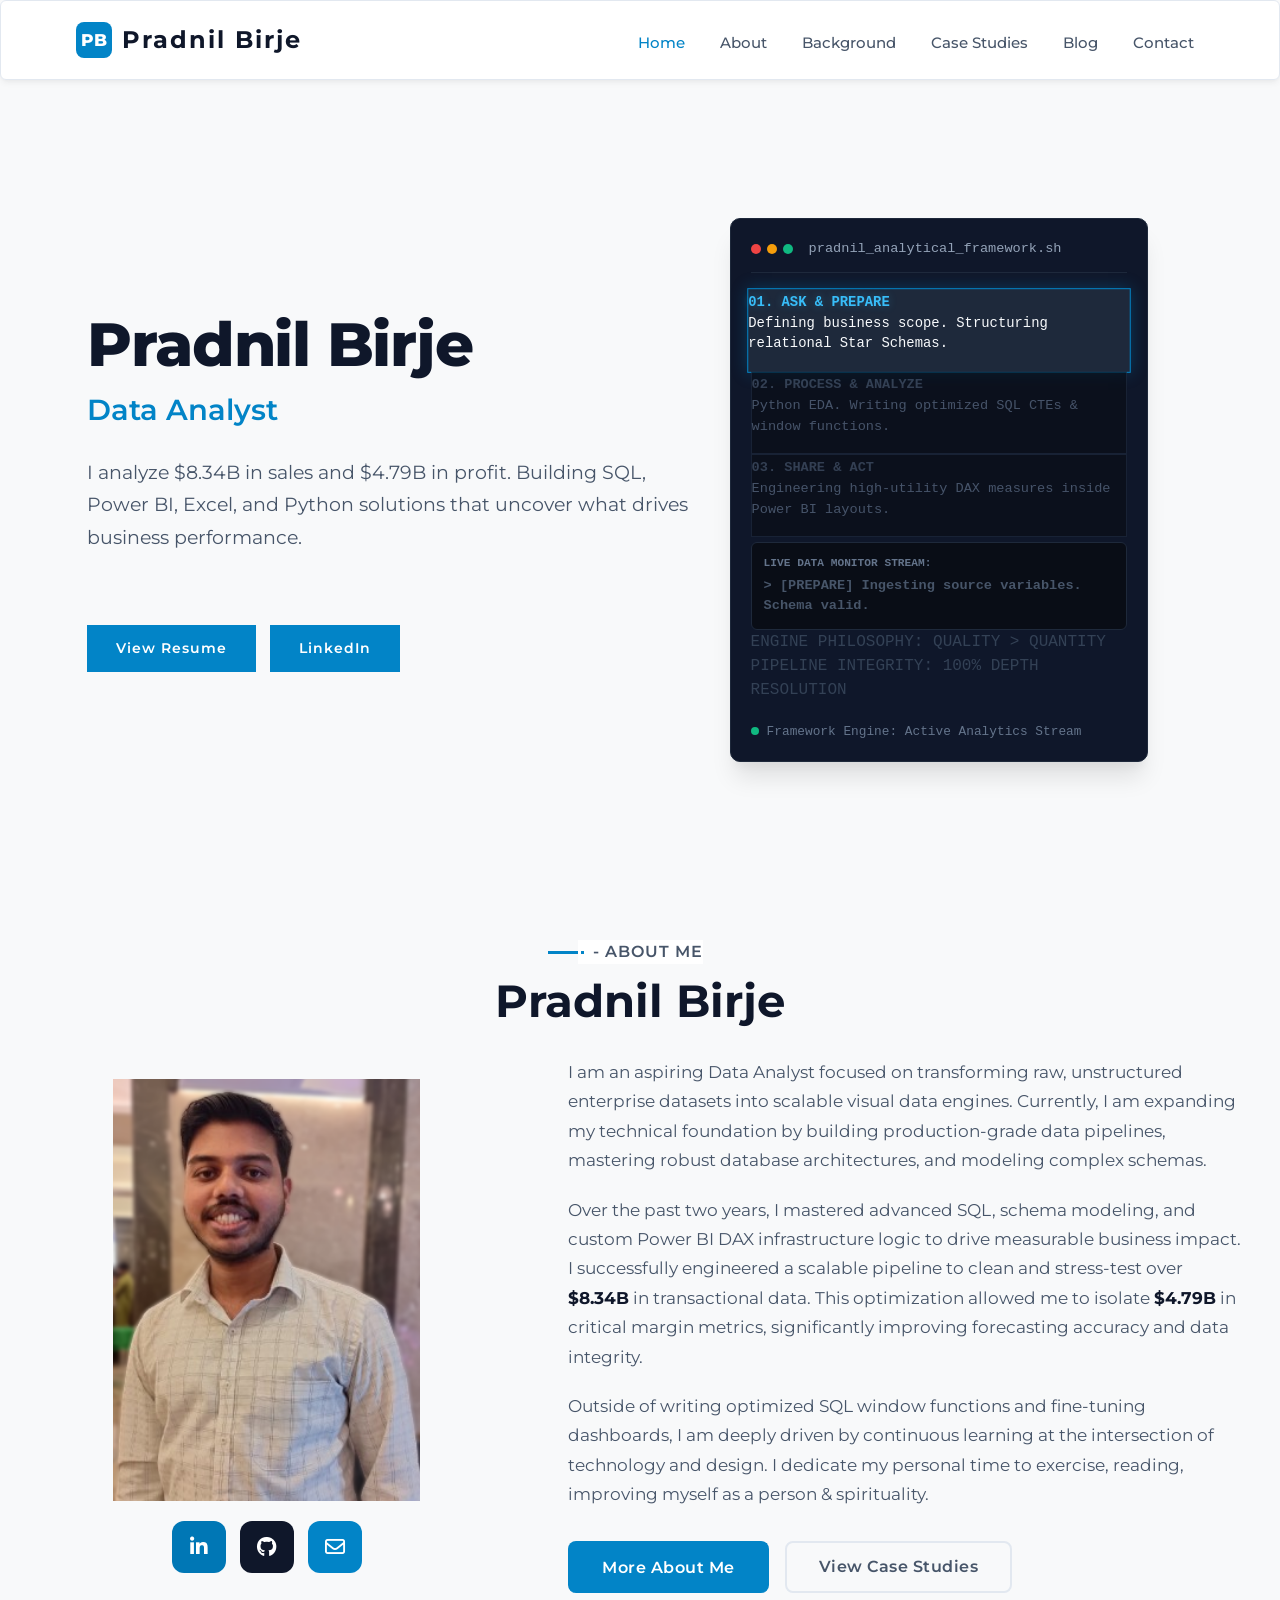
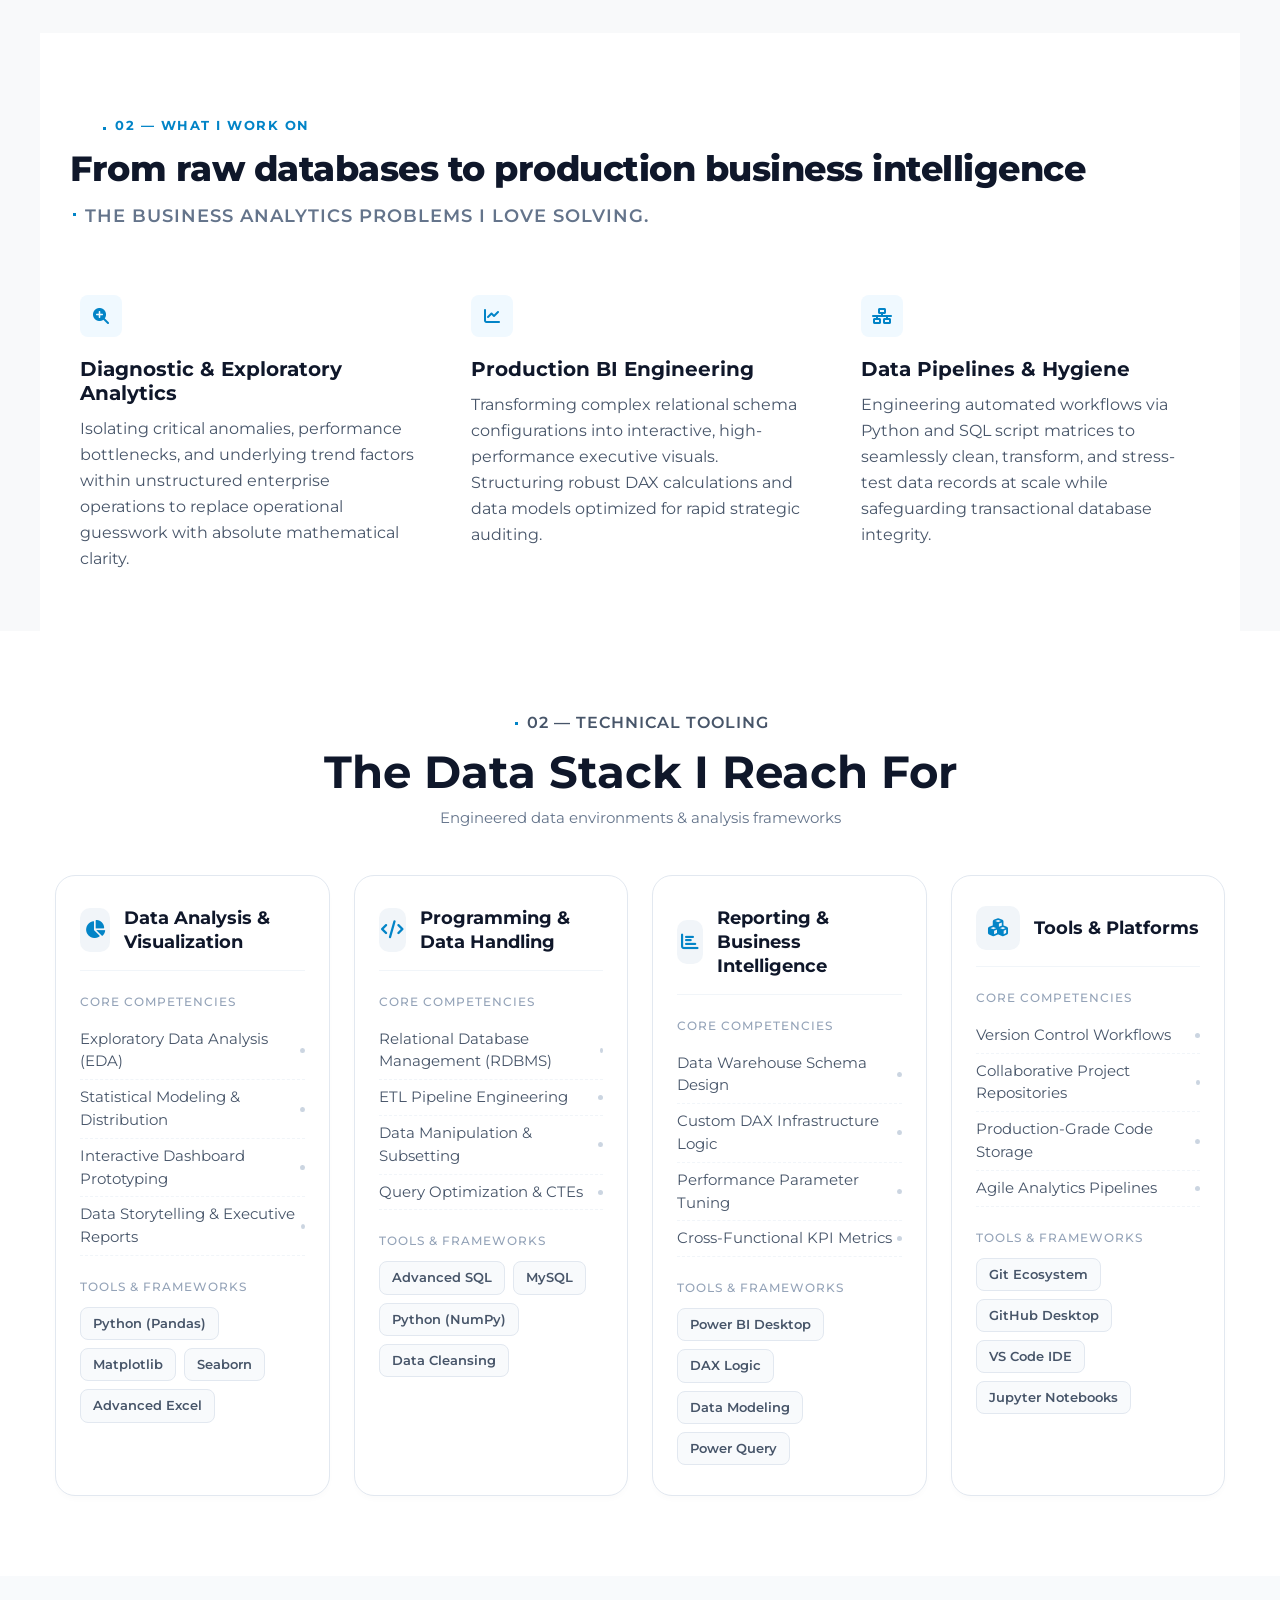
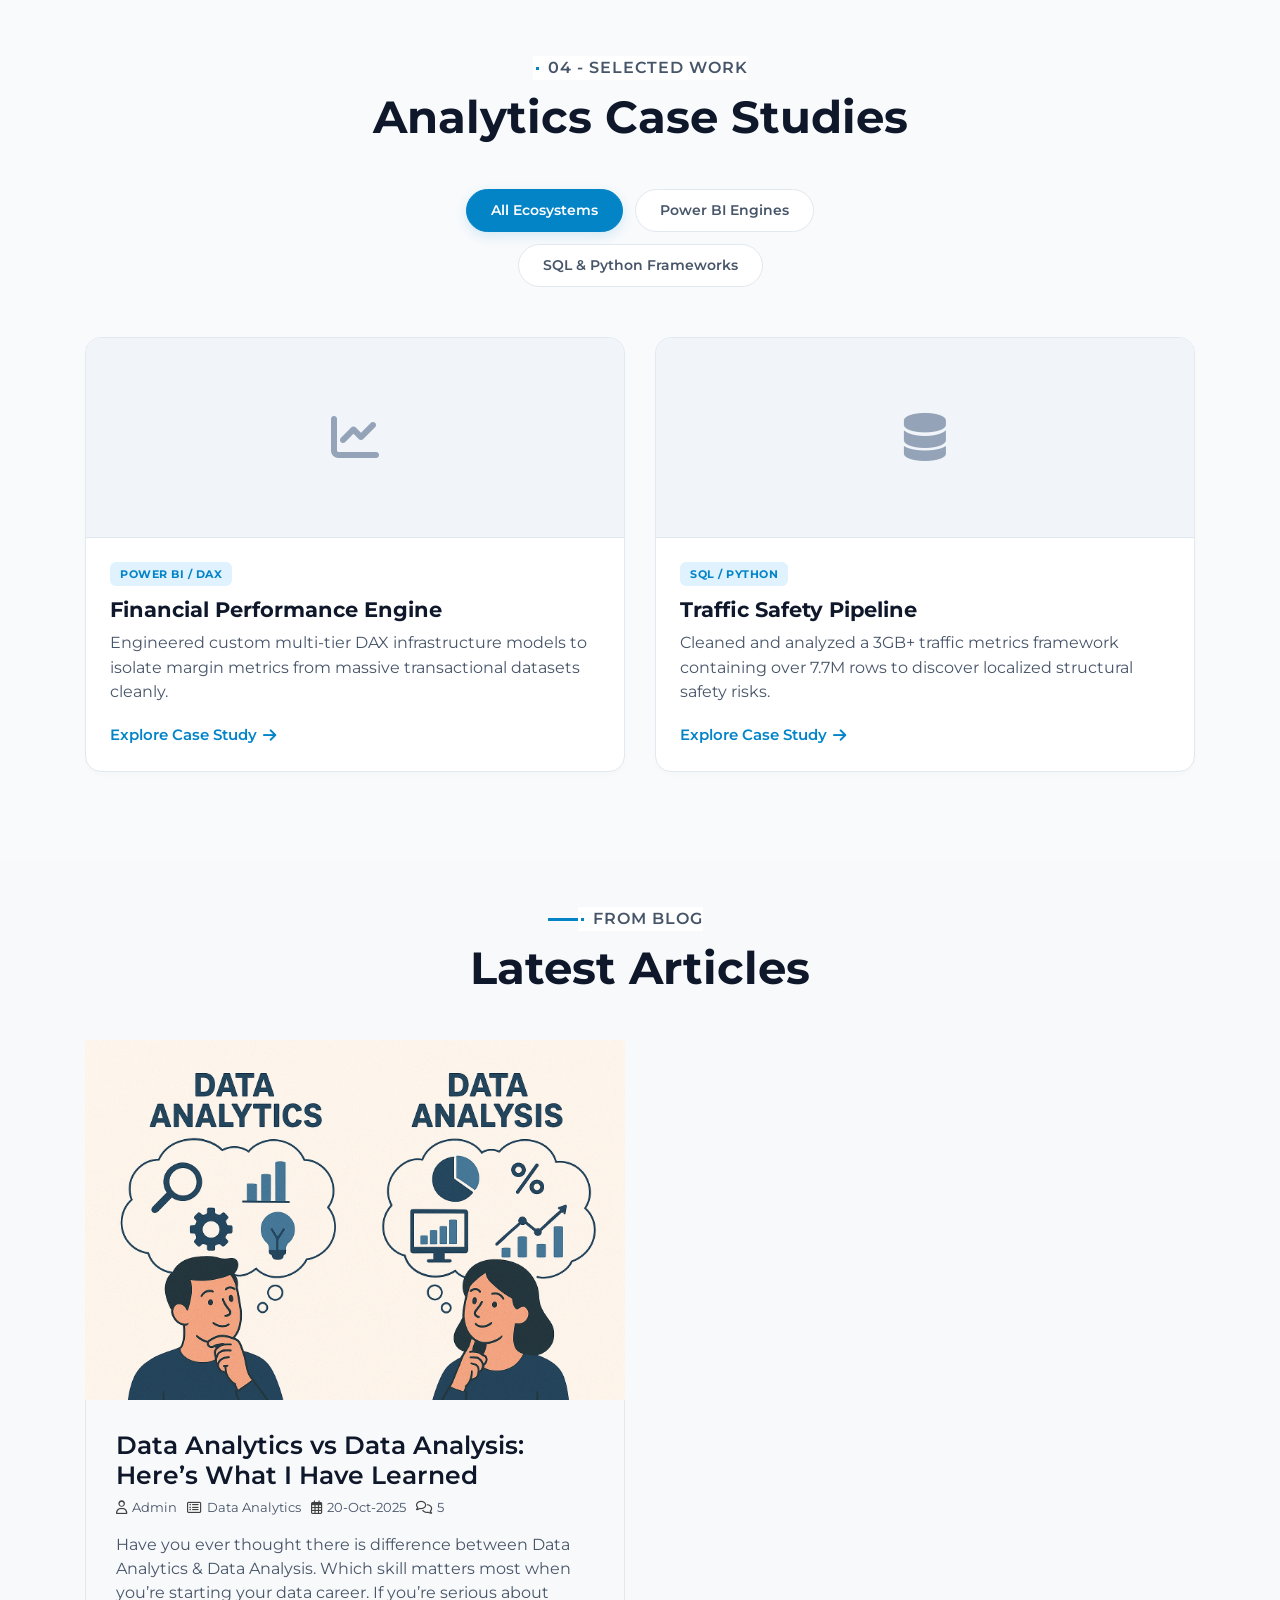
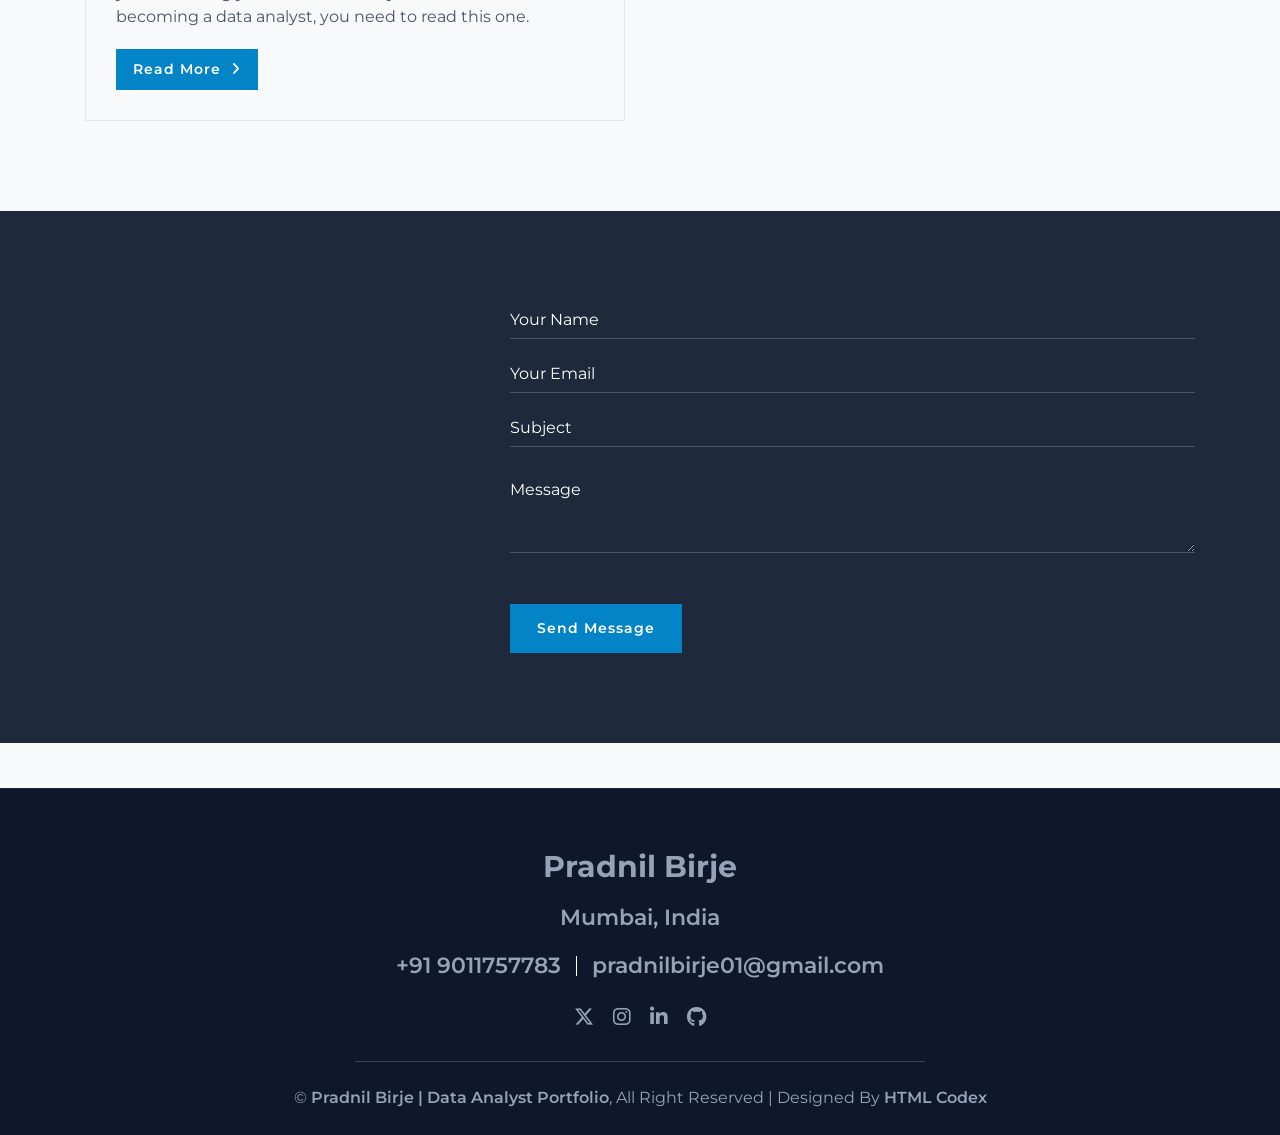
==== commit 7113d54f: "Optimized skills & tools section" ====
--- a/index.html
+++ b/index.html
@@ -212,105 +212,166 @@
 
 
         
-        <!-- Service Start -->
-        <div class="service" id="service">
-            <div class="container">
-                <div class="section-header text-center wow zoomIn" data-wow-delay="0.1s">
-                    <p>What I do</p>
-                    <h2>Awesome Quality Services</h2>
-                </div>
-                
-  <!-- other sections -->
-
-  <!-- SKILLS SECTION START -->
-<section id="skills" class="skills section-bg" style="scroll-margin-top: 100px;">
-
-    <div class="section-title text-center">
-      <h2>Skills</h2>
+        <!-- Analytics Problem Solving Overview Section Start -->
+<div class="analytics-solutions-section" id="problem-solving">
+    <div class="container-fluid">
+        <!-- Subtitle Tracker Header -->
+        <div class="section-header text-left-aligned">
+            <p class="section-num-tag">02 — WHAT I WORK ON</p>
+            <h2 class="section-main-title">From raw databases to production business intelligence</h2>
+            <p class="section-sub-intro">The business analytics problems I love solving.</p>
+        </div>
+
+        <!-- 3-Column Premium Strategy Grid Matrix -->
+        <div class="solutions-grid-matrix">
+            
+            <!-- Block 1: Diagnostic Analytics -->
+            <div class="solution-item-box">
+                <div class="solution-icon-holder">
+                    <i class="fas fa-search-plus"></i>
+                </div>
+                <h3>Diagnostic & Exploratory Analytics</h3>
+                <p>Isolating critical anomalies, performance bottlenecks, and underlying trend factors within unstructured enterprise operations to replace operational guesswork with absolute mathematical clarity.</p>
+            </div>
+
+            <!-- Block 2: BI Dashboard Engineering -->
+            <div class="solution-item-box">
+                <div class="solution-icon-holder">
+                    <i class="fas fa-chart-line"></i>
+                </div>
+                <h3>Production BI Engineering</h3>
+                <p>Transforming complex relational schema configurations into interactive, high-performance executive visuals. Structuring robust DAX calculations and data models optimized for rapid strategic auditing.</p>
+            </div>
+
+            <!-- Block 3: Scalable Data Pipelines -->
+            <div class="solution-item-box">
+                <div class="solution-icon-holder">
+                    <i class="fas fa-network-wired"></i>
+                </div>
+                <h3>Data Pipelines & Hygiene</h3>
+                <p>Engineering automated workflows via Python and SQL script matrices to seamlessly clean, transform, and stress-test data records at scale while safeguarding transactional database integrity.</p>
+            </div>
+
+        </div>
     </div>
-
-    <!-- First Row of Skills -->
-    <div class="row text-center">
-      <div class="col-md-2 offset-md-1">
-        <div class="icon-box">
-          <img src="img/python.webp" alt="Python" style="height:60px;">
-          <h3>Python</h3>
-        </div>
-      </div>
-
-      <div class="col-md-2">
-        <div class="icon-box">
-          <img src="img/Sql_data_base_with_logo.png" alt="SQL" style="height:60px;">
-          <h3>SQL</h3>
-        </div>
-      </div>
-
-      <div class="col-md-2">
-        <div class="icon-box">
-          <img src="img/Microsoft_Excel-Logo.wine.png" alt="Excel" style="height:60px;">
-          <h3>Excel</h3>
-        </div>
-      </div>
-
-      <div class="col-md-2">
-        <div class="icon-box">
-          <img src="img/New_Power_BI_Logo.svg.png" alt="Power BI" style="height:60px;">
-          <h3>Power BI</h3>
-        </div>
-      </div>
-
-      <div class="col-md-2">
-        <div class="icon-box">
-          <img src="img/Tableau-Symbol.png" alt="Tableau" style="height:60px;">
-          <h3>Tableau</h3>
-        </div>
-      </div>
+</div>
+<!-- Analytics Problem Solving Overview Section End -->
+
+
+<!-- Premium Data Analytics Toolkit Section Start -->
+<div class="analytics-toolkit-section" id="skills-toolkit">
+    <div class="container-fluid">
+        <!-- Minimalist Section Header Anchor -->
+        <div class="section-header text-center">
+            <p>02 — TECHNICAL TOOLING</p>
+            <h2>The Data Stack I Reach For</h2>
+            <small class="text-muted d-block mt-2">Engineered data environments & analysis frameworks</small>
+        </div>
+
+        <!-- 4-Column Advanced Analytics Grid -->
+        <div class="toolkit-columns-container">
+            
+            <!-- Category 1: Data Analysis & Visualization -->
+            <div class="toolkit-card-column">
+                <div class="column-header-group">
+                    <div class="column-icon-shape"><i class="fas fa-chart-pie"></i></div>
+                    <h3>Data Analysis & Visualization</h3>
+                </div>
+                <div class="toolkit-subgroup">
+                    <h4>Core Competencies</h4>
+                    <ul class="competency-list">
+                        <li>Exploratory Data Analysis (EDA) <span class="bullet-dot"></span></li>
+                        <li>Statistical Modeling & Distribution <span class="bullet-dot"></span></li>
+                        <li>Interactive Dashboard Prototyping <span class="bullet-dot"></span></li>
+                        <li>Data Storytelling & Executive Reports <span class="bullet-dot"></span></li>
+                    </ul>
+                    <h4>Tools & Frameworks</h4>
+                    <div class="badge-matrix-cloud">
+                        <span class="tech-badge">Python (Pandas)</span>
+                        <span class="tech-badge">Matplotlib</span>
+                        <span class="tech-badge">Seaborn</span>
+                        <span class="tech-badge">Advanced Excel</span>
+                    </div>
+                </div>
+            </div>
+
+            <!-- Category 2: Programming & Data Handling -->
+            <div class="toolkit-card-column">
+                <div class="column-header-group">
+                    <div class="column-icon-shape"><i class="fas fa-code"></i></div>
+                    <h3>Programming & Data Handling</h3>
+                </div>
+                <div class="toolkit-subgroup">
+                    <h4>Core Competencies</h4>
+                    <ul class="competency-list">
+                        <li>Relational Database Management (RDBMS) <span class="bullet-dot"></span></li>
+                        <li>ETL Pipeline Engineering <span class="bullet-dot"></span></li>
+                        <li>Data Manipulation & Subsetting <span class="bullet-dot"></span></li>
+                        <li>Query Optimization & CTEs <span class="bullet-dot"></span></li>
+                    </ul>
+                    <h4>Tools & Frameworks</h4>
+                    <div class="badge-matrix-cloud">
+                        <span class="tech-badge">Advanced SQL</span>
+                        <span class="tech-badge">MySQL</span>
+                        <span class="tech-badge">Python (NumPy)</span>
+                        <span class="tech-badge">Data Cleansing</span>
+                    </div>
+                </div>
+            </div>
+
+            <!-- Category 3: Reporting & Business Intelligence -->
+            <div class="toolkit-card-column">
+                <div class="column-header-group">
+                    <div class="column-icon-shape"><i class="fas fa-chart-bar"></i></div>
+                    <h3>Reporting & Business Intelligence</h3>
+                </div>
+                <div class="toolkit-subgroup">
+                    <h4>Core Competencies</h4>
+                    <ul class="competency-list">
+                        <li>Data Warehouse Schema Design <span class="bullet-dot"></span></li>
+                        <li>Custom DAX Infrastructure Logic <span class="bullet-dot"></span></li>
+                        <li>Performance Parameter Tuning <span class="bullet-dot"></span></li>
+                        <li>Cross-Functional KPI Metrics <span class="bullet-dot"></span></li>
+                    </ul>
+                    <h4>Tools & Frameworks</h4>
+                    <div class="badge-matrix-cloud">
+                        <span class="tech-badge">Power BI Desktop</span>
+                        <span class="tech-badge">DAX Logic</span>
+                        <span class="tech-badge">Data Modeling</span>
+                        <span class="tech-badge">Power Query</span>
+                    </div>
+                </div>
+            </div>
+
+            <!-- Category 4: Tools & Platform -->
+            <div class="toolkit-card-column">
+                <div class="column-header-group">
+                    <div class="column-icon-shape"><i class="fas fa-cubes"></i></div>
+                    <h3>Tools & Platforms</h3>
+                </div>
+                <div class="toolkit-subgroup">
+                    <h4>Core Competencies</h4>
+                    <ul class="competency-list">
+                        <li>Version Control Workflows <span class="bullet-dot"></span></li>
+                        <li>Collaborative Project Repositories <span class="bullet-dot"></span></li>
+                        <li>Production-Grade Code Storage <span class="bullet-dot"></span></li>
+                        <li>Agile Analytics Pipelines <span class="bullet-dot"></span></li>
+                    </ul>
+                    <h4>Tools & Frameworks</h4>
+                    <div class="badge-matrix-cloud">
+                        <span class="tech-badge">Git Ecosystem</span>
+                        <span class="tech-badge">GitHub Desktop</span>
+                        <span class="tech-badge">VS Code IDE</span>
+                        <span class="tech-badge">Jupyter Notebooks</span>
+                    </div>
+                </div>
+            </div>
+
+        </div>
     </div>
-
-    <!-- Second Row of Skills (Add inside same container) -->
-    <div class="row text-center mt-4">
-      <div class="col-md-2 offset-md-1">
-        <div class="icon-box">
-          <img src="img/github-512.webp" alt="GitHub" style="height:60px;">
-          <h3>GitHub</h3>
-        </div>
-      </div>
-
-      <div class="col-md-2">
-        <div class="icon-box">
-          <img src="img/images (2).png" alt="Numpy" style="height:60px;">
-          <h3>Numpy</h3>
-        </div>
-      </div>
-
-      <div class="col-md-2">
-        <div class="icon-box">
-          <img src="img/pandas.svg" alt="Pandas" style="height:60px;">
-          <h3>Pandas</h3>
-        </div>
-      </div>
-
-      <div class="col-md-2">
-        <div class="icon-box">
-          <img src="img/47221d5e13972ebed6e1e8b8fadbd582.jpg" alt="Matplot" style="height:60px;">
-          <h3>Matplot</h3>
-        </div>
-      </div>
-
-      <div class="col-md-2">
-        <div class="icon-box">
-          <img src="img/images (1).jpg" alt="VS Code" style="height:60px;">
-          <h3>VS Code</h3>
-        </div>
-      </div>
-    </div>
-
-  </div>
-</section>
-
-<!-- SKILLS SECTION END -->
-
-<!-- Service End -->
+</div>
+<!-- Premium Data Analytics Toolkit Section End -->
+
         
 
         <!-- Corporate Analytics Portfolio Section Start -->
--- a/css/style.css
+++ b/css/style.css
@@ -3181,3 +3181,272 @@
         grid-template-columns: 1fr !important; /* Stack vertically single stream row on devices */
     }
 }
+
+/* ==========================================================================
+   ADVANCED 4-COLUMN DATA ANALYTICS TOOLKIT SECTION (CORPORATE EDITION)
+   ========================================================================== */
+
+.analytics-toolkit-section {
+    padding: 80px 0 !important;
+    background-color: #FFFFFF !important; /* Stark crisp executive backdrop */
+}
+
+/* Dynamic Multi-Column Flex Grid Setup matching 4 categories */
+.toolkit-columns-container {
+    display: grid !important;
+    grid-template-columns: repeat(auto-fit, minmax(260px, 1fr)) !important;
+    gap: 24px !important;
+    max-width: 1200px;
+    margin: 40px auto 0 auto !important;
+    padding: 0 15px !important;
+}
+
+/* Premium Card Panels Architecture */
+.toolkit-card-column {
+    background: #FFFFFF !important;
+    border: 1px solid #E2E8F0 !important;
+    border-radius: 20px !important; /* Elegant curved borders */
+    padding: 30px 24px !important;
+    text-align: left !important;
+    transition: all 0.3s cubic-bezier(0.25, 1, 0.5, 1) !important;
+    box-shadow: 0 4px 6px -1px rgba(15, 23, 42, 0.02) !important;
+    display: flex !important;
+    flex-direction: column !important;
+}
+
+/* Interactive Hover Lift & Corporate Blue Accent Focus Change */
+.toolkit-card-column:hover {
+    transform: translateY(-6px) !important;
+    border-color: #0284C7 !important; /* Accent Blue Focus Ring */
+    box-shadow: 0 20px 25px -5px rgba(2, 132, 199, 0.1) !important;
+}
+
+/* Card Column Header Elements Alignment */
+.column-header-group {
+    display: flex !important;
+    align-items: center !important;
+    gap: 14px !important;
+    margin-bottom: 24px !important;
+    border-bottom: 1px solid #F1F5F9 !important;
+    padding-bottom: 16px !important;
+}
+
+.column-icon-shape {
+    width: 44px;
+    height: 44px;
+    background-color: #F1F5F9;
+    border-radius: 10px;
+    display: flex;
+    align-items: center;
+    justify-content: center;
+    transition: all 0.25s ease;
+}
+
+.toolkit-card-column:hover .column-icon-shape {
+    background-color: #E0F2FE; /* Subtle corporate light blue background shift */
+}
+
+.column-icon-shape i {
+    font-size: 18px;
+    color: #0284C7 !important; /* Signature Corporate Blue */
+}
+
+.column-header-group h3 {
+    font-size: 1.15rem !important;
+    font-weight: 700 !important;
+    color: #0F172A !important;
+    margin: 0 !important;
+    line-height: 1.3 !important;
+}
+
+/* Sub-headings Setup inside cards */
+.toolkit-subgroup h4 {
+    font-size: 0.78rem !important;
+    text-transform: uppercase !important;
+    letter-spacing: 1px !important;
+    color: #94A3B8 !important; /* Muted gray grouping tags */
+    margin: 0 0 12px 0 !important;
+}
+
+/* Competency Descriptive Lists Setup */
+.competency-list {
+    list-style: none !important;
+    padding: 0 !important;
+    margin: 0 0 24px 0 !important;
+}
+
+.competency-list li {
+    font-size: 0.95rem !important;
+    color: #475569 !important; /* Highly readable executive layout text font color */
+    padding: 6px 0 !important;
+    display: flex !important;
+    justify-content: space-between !important;
+    align-items: center !important;
+    border-bottom: 1px dashed #F1F5F9;
+}
+
+.bullet-dot {
+    width: 5px;
+    height: 5px;
+    background-color: #CBD5E1;
+    border-radius: 50%;
+    transition: background-color 0.25s ease;
+}
+
+.toolkit-card-column:hover .bullet-dot {
+    background-color: #0284C7; /* Active list bullets flip to blue on focus */
+}
+
+/* Modern Pill Badges Matrix Layout Cloud */
+.badge-matrix-cloud {
+    display: flex !important;
+    flex-wrap: wrap !important;
+    gap: 8px !important;
+    margin-top: auto !important; /* Forces badge stack to sit perfectly at the bottom container floor */
+}
+
+.tech-badge {
+    background-color: #F8FAFC !important;
+    border: 1px solid #E2E8F0 !important;
+    color: #475569 !important;
+    font-size: 0.8rem !important;
+    font-weight: 600 !important;
+    padding: 6px 12px !important;
+    border-radius: 8px !important; /* Rounded square corporate aesthetic badges */
+    transition: all 0.25s ease !important;
+}
+
+/* Interactive Badge Behavior changes */
+.toolkit-card-column:hover .tech-badge {
+    background-color: #F0F9FF !important;
+    border-color: #BAE6FD !important;
+    color: #0369A1 !important;
+}
+
+.tech-badge:hover {
+    background-color: #0284C7 !important; /* Direct mouse hover fills badge completely with brand blue */
+    border-color: #0284C7 !important;
+    color: #FFFFFF !important;
+    transform: scale(1.05);
+}
+
+/* RESPONSIVE VIEWPORT BREAKPOINTS (Smartphone scaling frameworks) */
+@media (max-width: 768px) {
+    .toolkit-columns-container {
+        grid-template-columns: 1fr !important; /* Compress grid matrix into single stream track list rows on mobile screens */
+        gap: 16px !important;
+    }
+}
+
+/* ==========================================================================
+   HARRISON-STYLE HIGH-LEVEL ANALYTICS OVERVIEW GRID (CORPORATE BLUE)
+   ========================================================================== */
+
+.analytics-solutions-section {
+    padding: 80px 0 40px 0 !important; /* Spacious upper padding, tighter lower bound */
+    background-color: #FFFFFF !important;
+    max-width: 1200px;
+    margin: 0 auto !important;
+}
+
+/* Minimalist Left-Aligned Header Block to replicate Harrison's style */
+.text-left-aligned {
+    text-align: left !important;
+    padding: 0 15px !important;
+    margin-bottom: 45px !important;
+}
+
+.section-num-tag {
+    font-size: 0.8rem !important;
+    font-weight: 700 !important;
+    letter-spacing: 1.5px !important;
+    color: #0284C7 !important; /* Signature Corporate Blue */
+    margin-bottom: 12px !important;
+    text-transform: uppercase;
+}
+
+.section-main-title {
+    font-size: 2.2rem !important;
+    font-weight: 800 !important;
+    color: #0F172A !important; /* Rich deep corporate slate */
+    margin: 0 0 12px 0 !important;
+    letter-spacing: -0.5px !important;
+}
+
+.section-sub-intro {
+    font-size: 1.15rem !important;
+    color: #64748B !important;
+    margin: 0 !important;
+}
+
+/* Clean Asymmetric Layout Columns Grid Grid Structure */
+.solutions-grid-matrix {
+    display: grid !important;
+    grid-template-columns: repeat(auto-fit, minmax(300px, 1fr)) !important;
+    gap: 32px !important; /* Spacious column separating gaps */
+    padding: 0 15px !important;
+}
+
+/* Base Configuration for Harrison's Clean Solution Cards */
+.solution-item-box {
+    background: #FFFFFF !important;
+    padding: 20px 10px !important; /* Minimalist internal frame margins */
+    text-align: left !important;
+    display: flex !important;
+    flex-direction: column !important;
+    transition: transform 0.25s ease !important;
+}
+
+/* Subtle lift animation on card focus */
+.solution-item-box:hover {
+    transform: translateY(-4px) !important;
+}
+
+/* Minimalist Soft Rounded Icon Holders */
+.solution-icon-holder {
+    width: 42px;
+    height: 42px;
+    background-color: #F0F9FF; /* Very soft brand corporate blue tint */
+    border-radius: 8px;
+    display: flex;
+    align-items: center;
+    justify-content: center;
+    margin-bottom: 20px;
+    transition: background-color 0.25s ease;
+}
+
+.solution-item-box:hover .solution-icon-holder {
+    background-color: #E0F2FE; /* Shifts deepers slightly on card hover */
+}
+
+.solution-icon-holder i {
+    font-size: 16px;
+    color: #0284C7 !important; /* Primary Brand Accent Color */
+}
+
+/* Solution Heading Architectures */
+.solution-item-box h3 {
+    font-size: 1.25rem !important;
+    font-weight: 700 !important;
+    color: #0F172A !important;
+    margin: 0 0 10px 0 !important;
+}
+
+/* Highly detailed analytics copy texts positioning specifications */
+.solution-item-box p {
+    font-size: 1.02rem !important;
+    line-height: 1.6 !important;
+    color: #475569 !important; /* High utility readable corporate gray text */
+    margin: 0 !important;
+}
+
+/* RESPONSIVE SCALING FRAMEWORKS (Smartphone viewport configurations) */
+@media (max-width: 768px) {
+    .section-main-title {
+        font-size: 1.75rem !important; /* Scales title down gracefully on smaller screens */
+    }
+    .solutions-grid-matrix {
+        grid-template-columns: 1fr !important; /* Collapse grid track directly to single stream rows */
+        gap: 24px !important;
+    }
+}
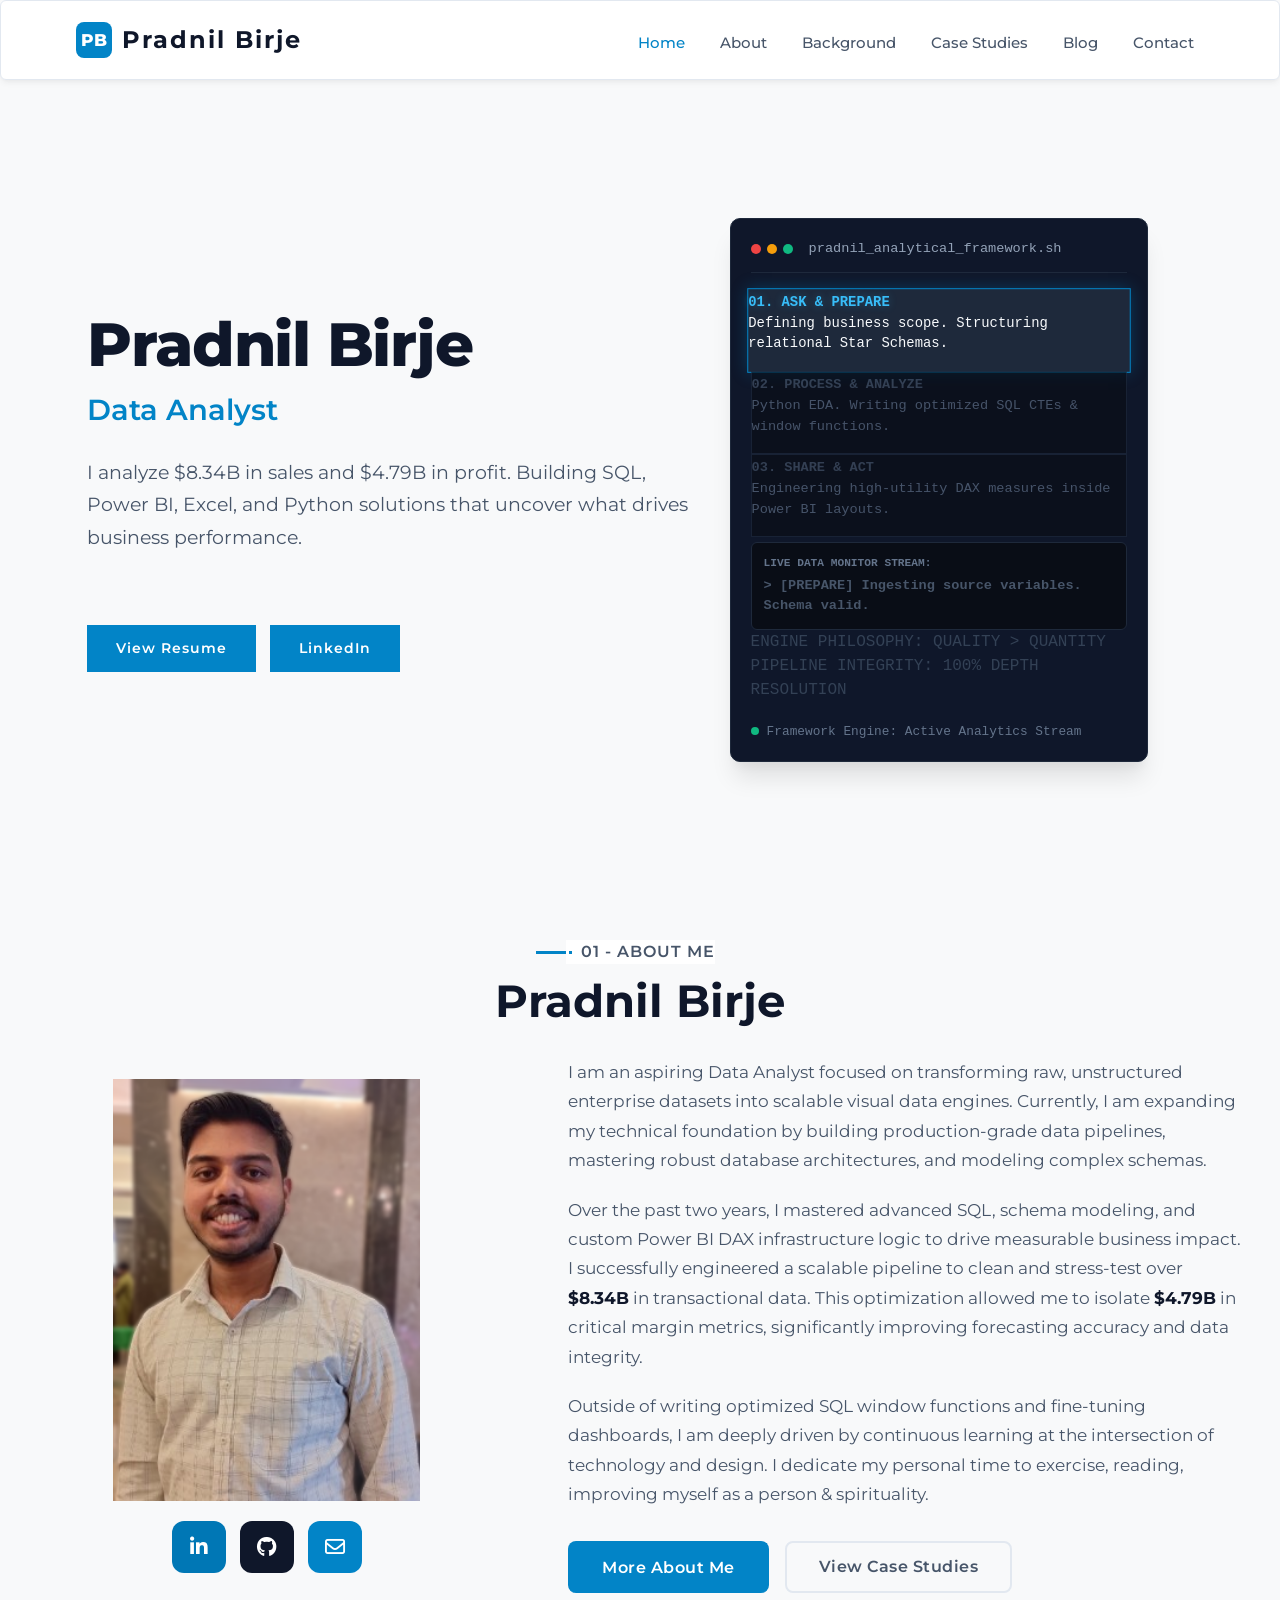
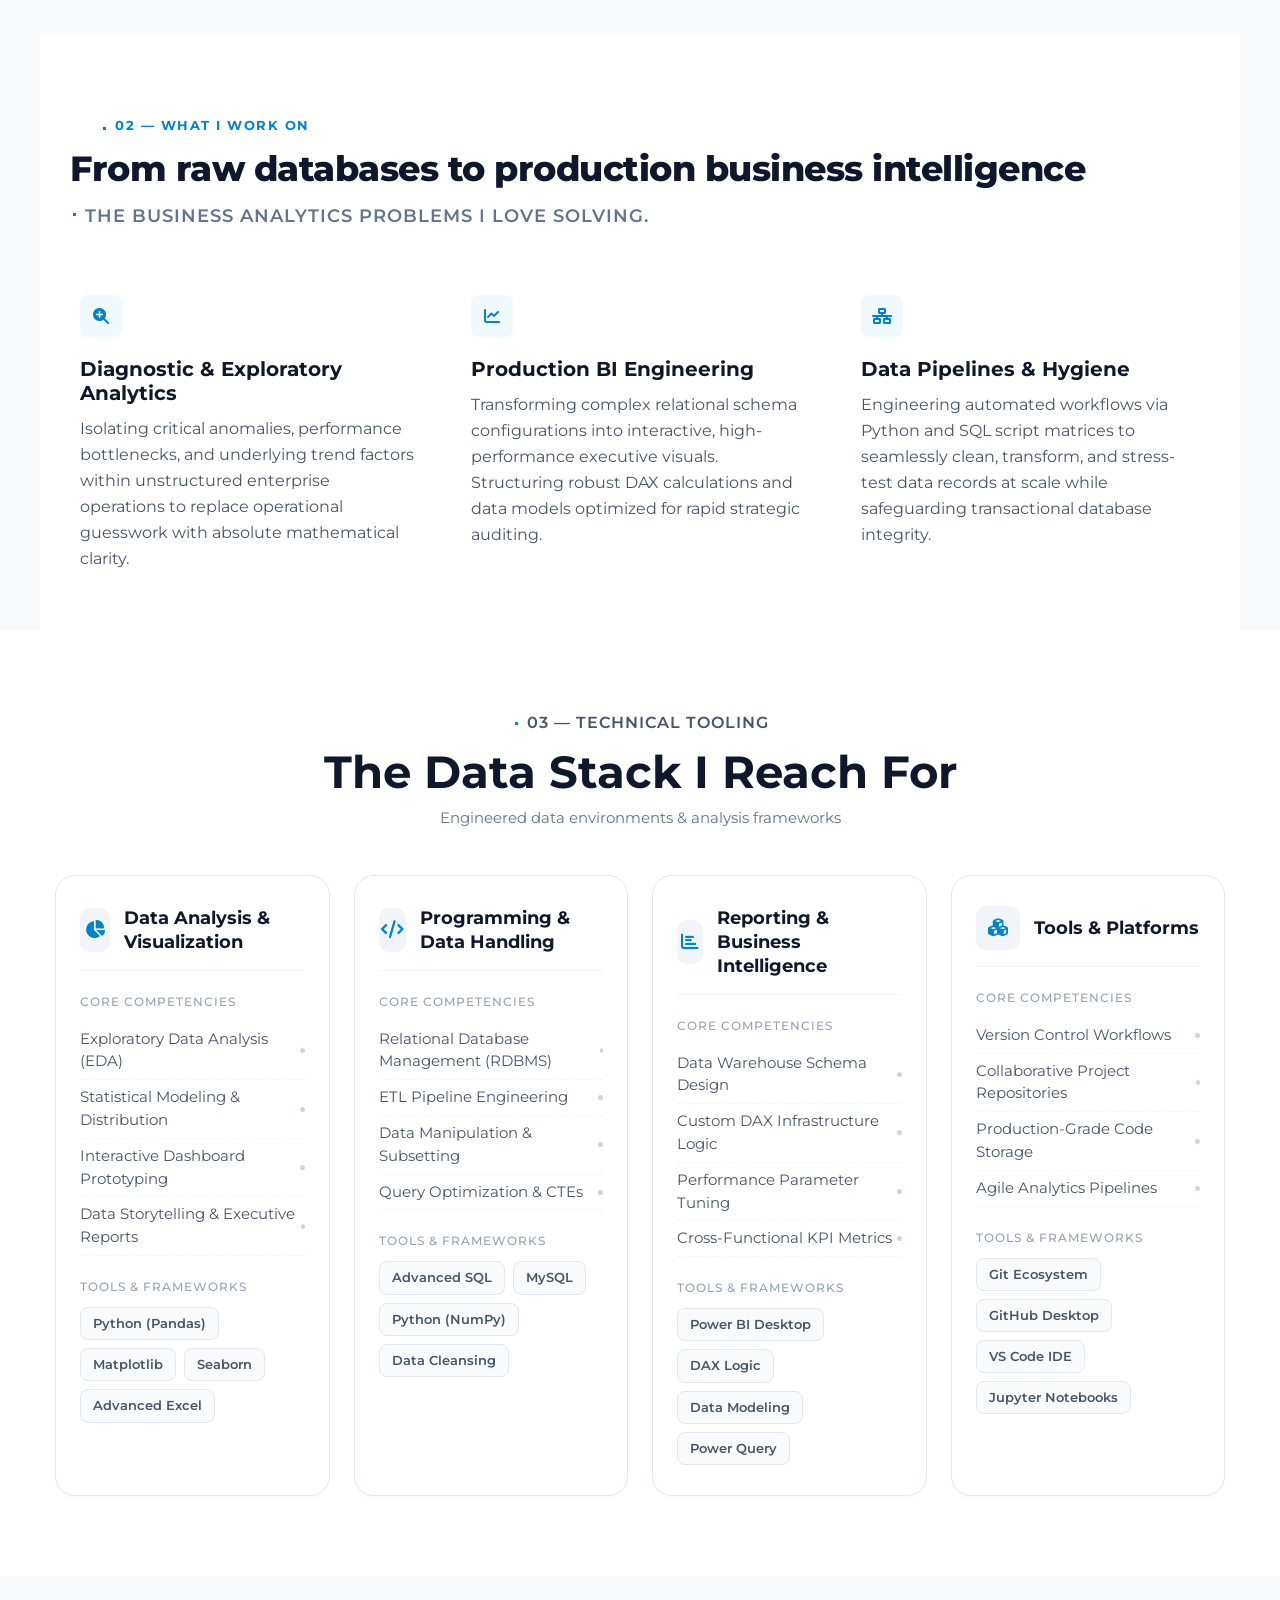
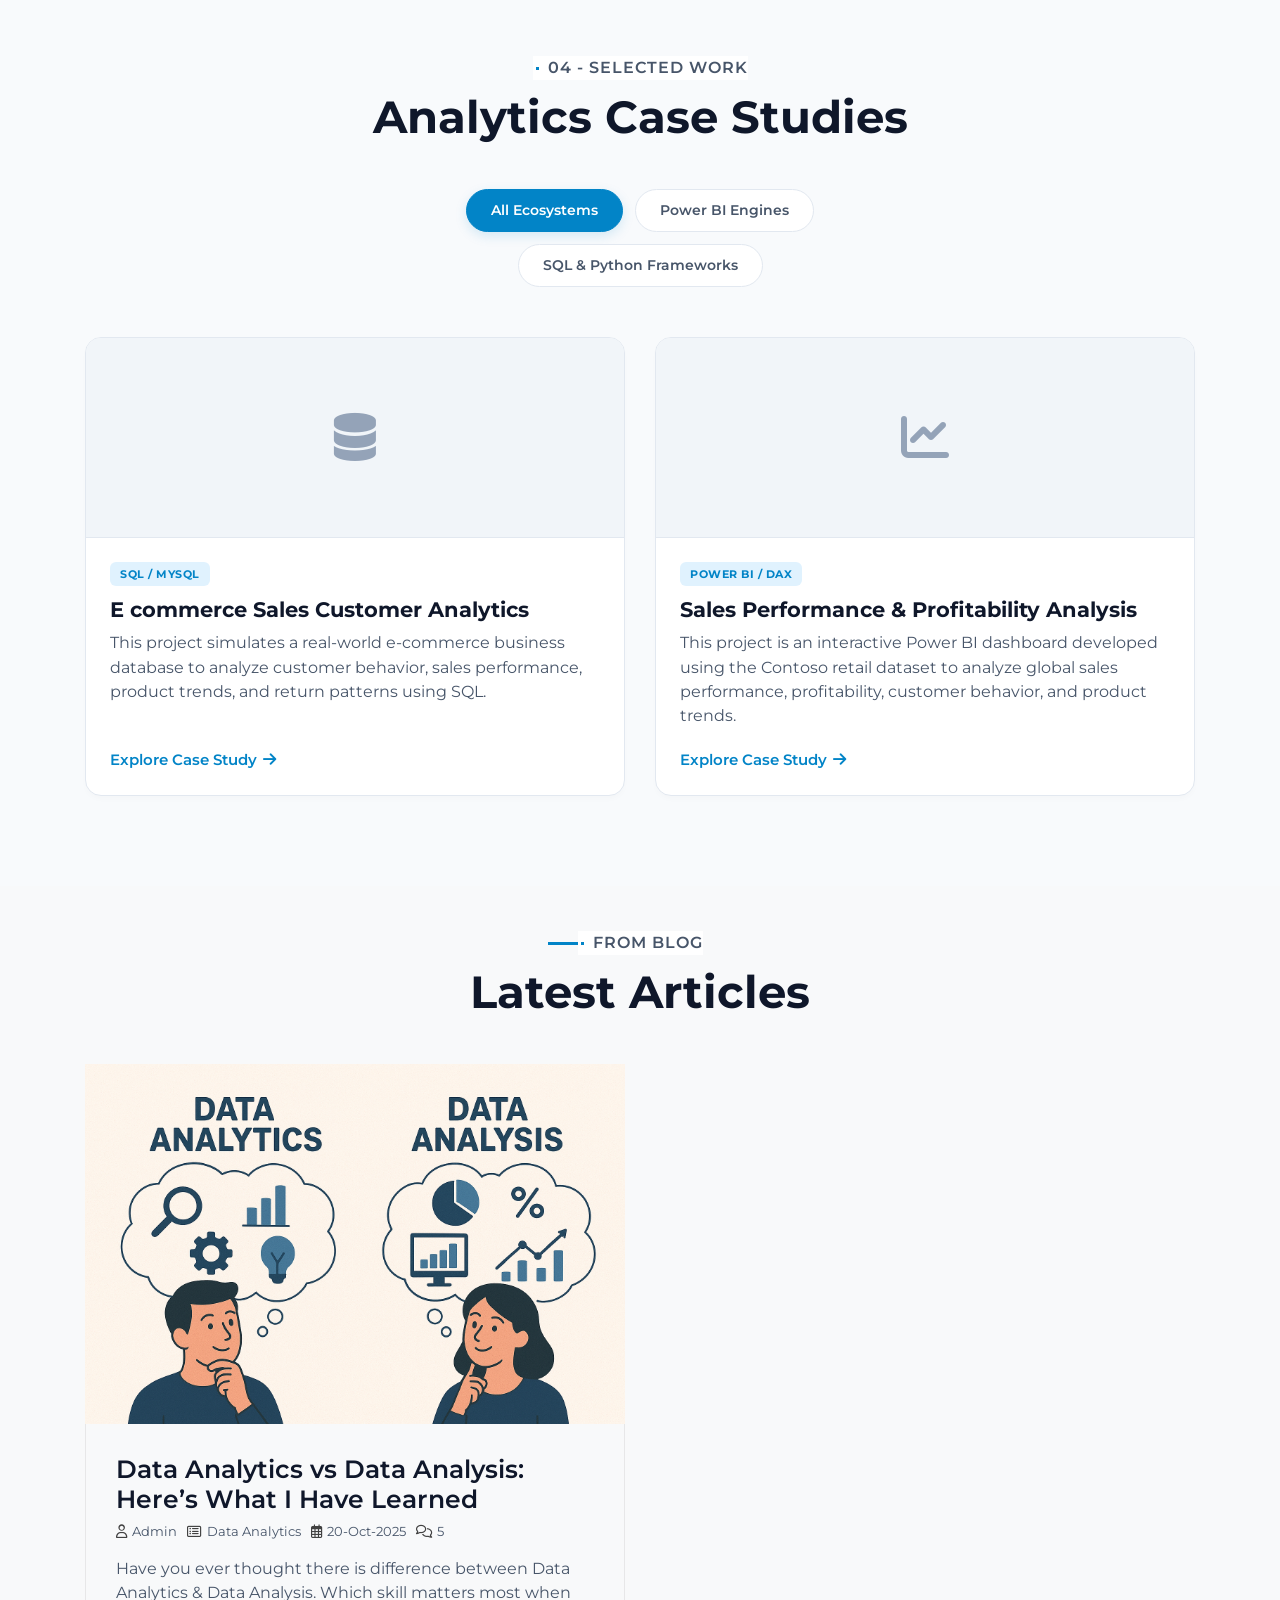
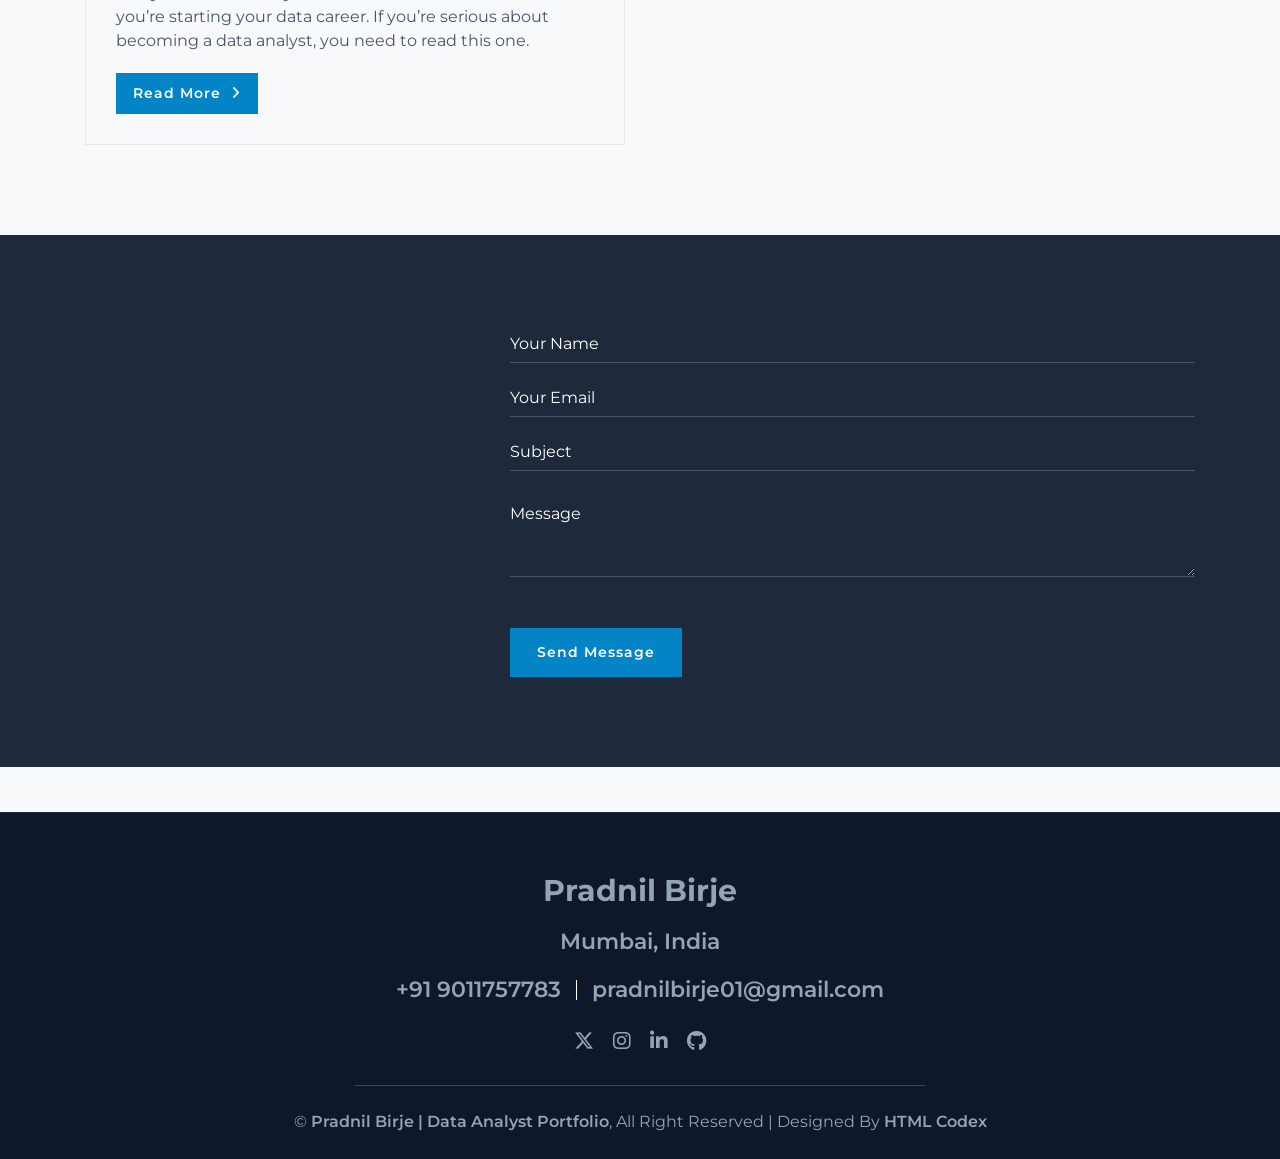
==== commit 3ec2dfcf: "Added case studies data" ====
--- a/index.html
+++ b/index.html
@@ -151,7 +151,7 @@
             <div class="container-fluid">
             <!-- 1. Centered Section Header Style (Harrison-Style Placement) -->
             <div class="section-header text-center">
-                <p> - About Me</p>
+                <p>01 - About Me</p>
                 <h2>Pradnil Birje</h2>
             </div>
 
@@ -263,7 +263,7 @@
     <div class="container-fluid">
         <!-- Minimalist Section Header Anchor -->
         <div class="section-header text-center">
-            <p>02 — TECHNICAL TOOLING</p>
+            <p>03 — TECHNICAL TOOLING</p>
             <h2>The Data Stack I Reach For</h2>
             <small class="text-muted d-block mt-2">Engineered data environments & analysis frameworks</small>
         </div>
@@ -392,8 +392,22 @@
 
         <!-- Portfolio Cards Layout Matrix Grid -->
         <div class="case-studies-grid">
+
+            <!-- Card 1: SQL & Python Project -->
+            <div class="case-card display-item" data-category="sql-python">
+                <div class="card-visual-frame">
+                    <i class="fas fa-database card-placeholder-icon"></i>
+                    <!-- Replace with <img src="img/your-sql-code.png"> when ready -->
+                </div>
+                <div class="card-details-box">
+                    <span class="card-tech-badge">SQL / MySQL</span>
+                    <h3>E commerce Sales Customer Analytics</h3>
+                    <p>This project simulates a real-world e-commerce business database to analyze customer behavior, sales performance, product trends, and return patterns using SQL.</p>
+                    <a href="https://github.com/PradnilBirje/E-commerce-Sales-Customer-Analytics-SQL-Case-Study" class="card-action-link">Explore Case Study <i class="fas fa-arrow-right"></i></a>
+                </div>
+            </div>
             
-            <!-- Card 1: Power BI Project -->
+            <!-- Card 2: Power BI Project -->
             <div class="case-card display-item" data-category="powerbi">
                 <div class="card-visual-frame">
                     <i class="fas fa-chart-line card-placeholder-icon"></i>
@@ -401,23 +415,9 @@
                 </div>
                 <div class="card-details-box">
                     <span class="card-tech-badge">Power BI / DAX</span>
-                    <h3>Financial Performance Engine</h3>
-                    <p>Engineered custom multi-tier DAX infrastructure models to isolate margin metrics from massive transactional datasets cleanly.</p>
-                    <a href="#" class="card-action-link">Explore Case Study <i class="fas fa-arrow-right"></i></a>
-                </div>
-            </div>
-
-            <!-- Card 2: SQL & Python Project -->
-            <div class="case-card display-item" data-category="sql-python">
-                <div class="card-visual-frame">
-                    <i class="fas fa-database card-placeholder-icon"></i>
-                    <!-- Replace with <img src="img/your-sql-code.png"> when ready -->
-                </div>
-                <div class="card-details-box">
-                    <span class="card-tech-badge">SQL / Python</span>
-                    <h3>Traffic Safety Pipeline</h3>
-                    <p>Cleaned and analyzed a 3GB+ traffic metrics framework containing over 7.7M rows to discover localized structural safety risks.</p>
-                    <a href="#" class="card-action-link">Explore Case Study <i class="fas fa-arrow-right"></i></a>
+                    <h3>Sales Performance & Profitability Analysis</h3>
+                    <p>This project is an interactive Power BI dashboard developed using the Contoso retail dataset to analyze global sales performance, profitability, customer behavior, and product trends.</p>
+                    <a href="https://github.com/PradnilBirje/Sales-Performance-And-Profitability-Analysis" class="card-action-link">Explore Case Study <i class="fas fa-arrow-right"></i></a>
                 </div>
             </div>
 
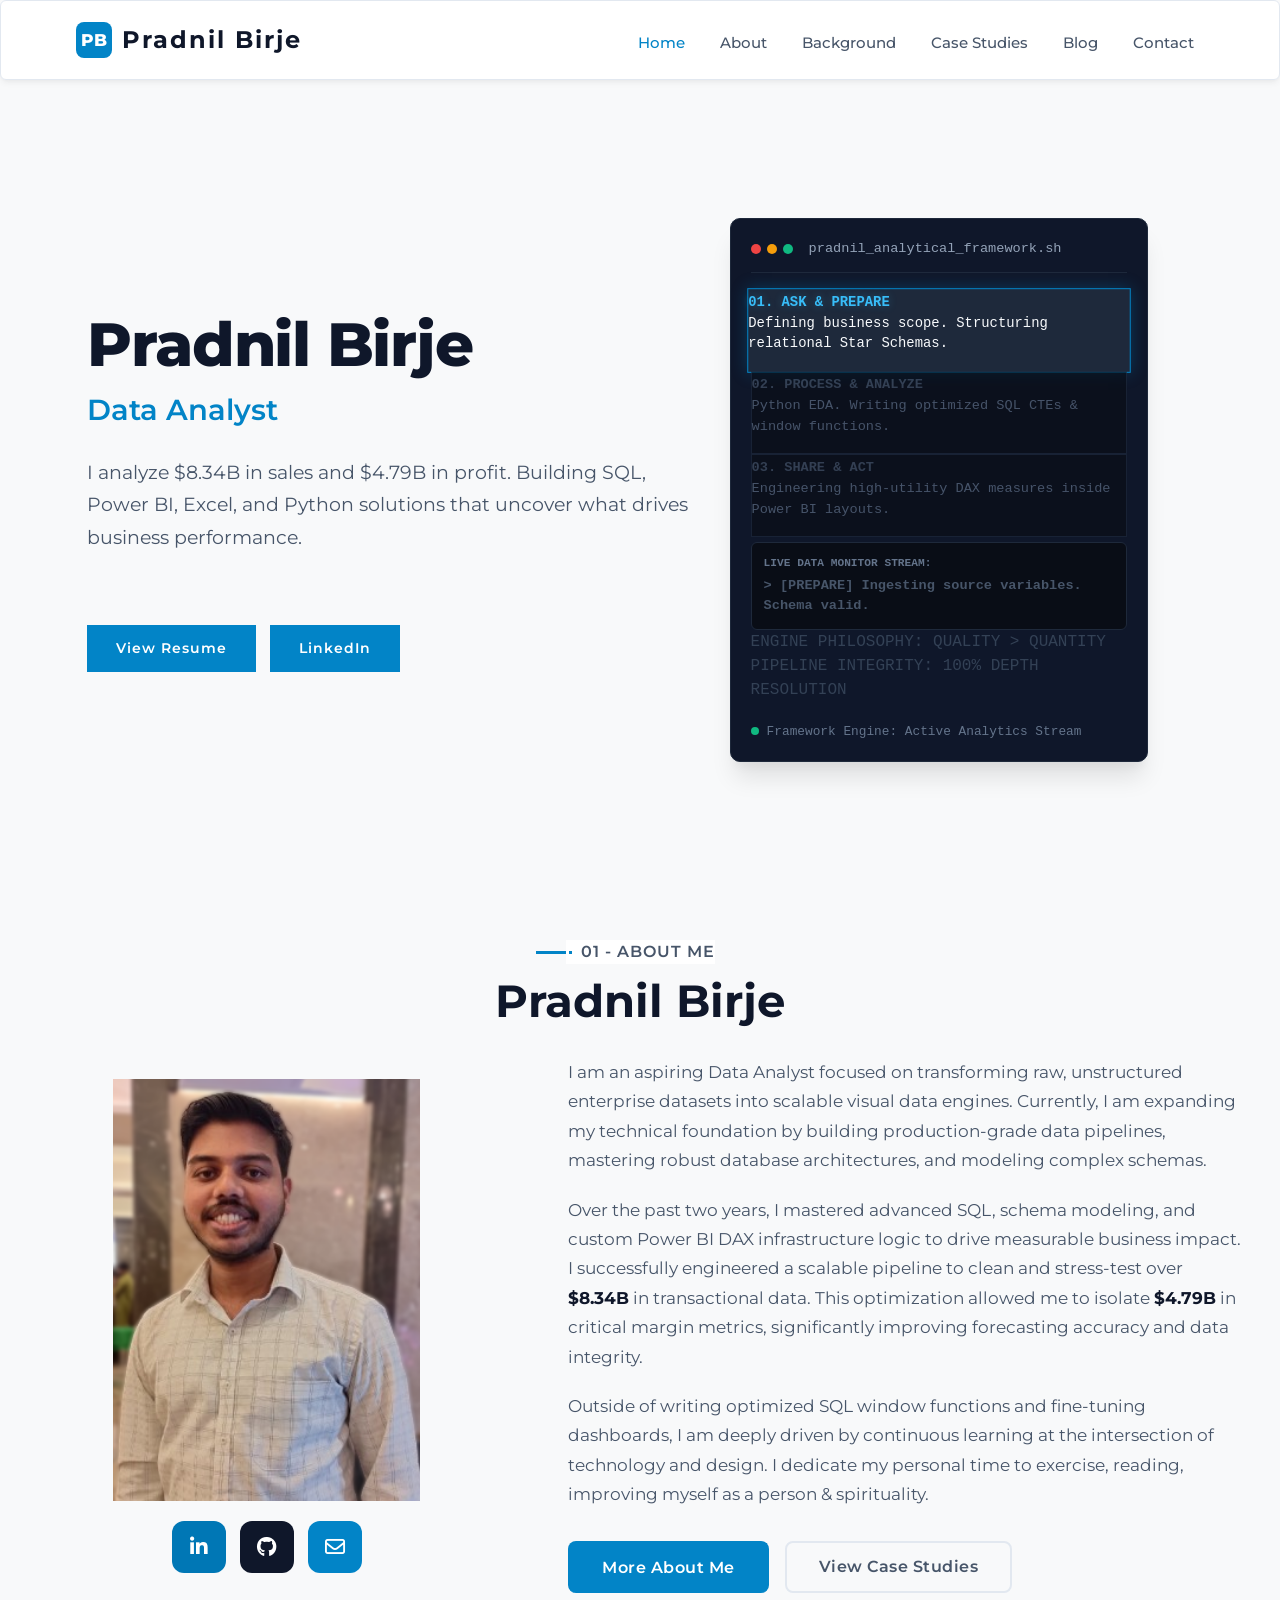
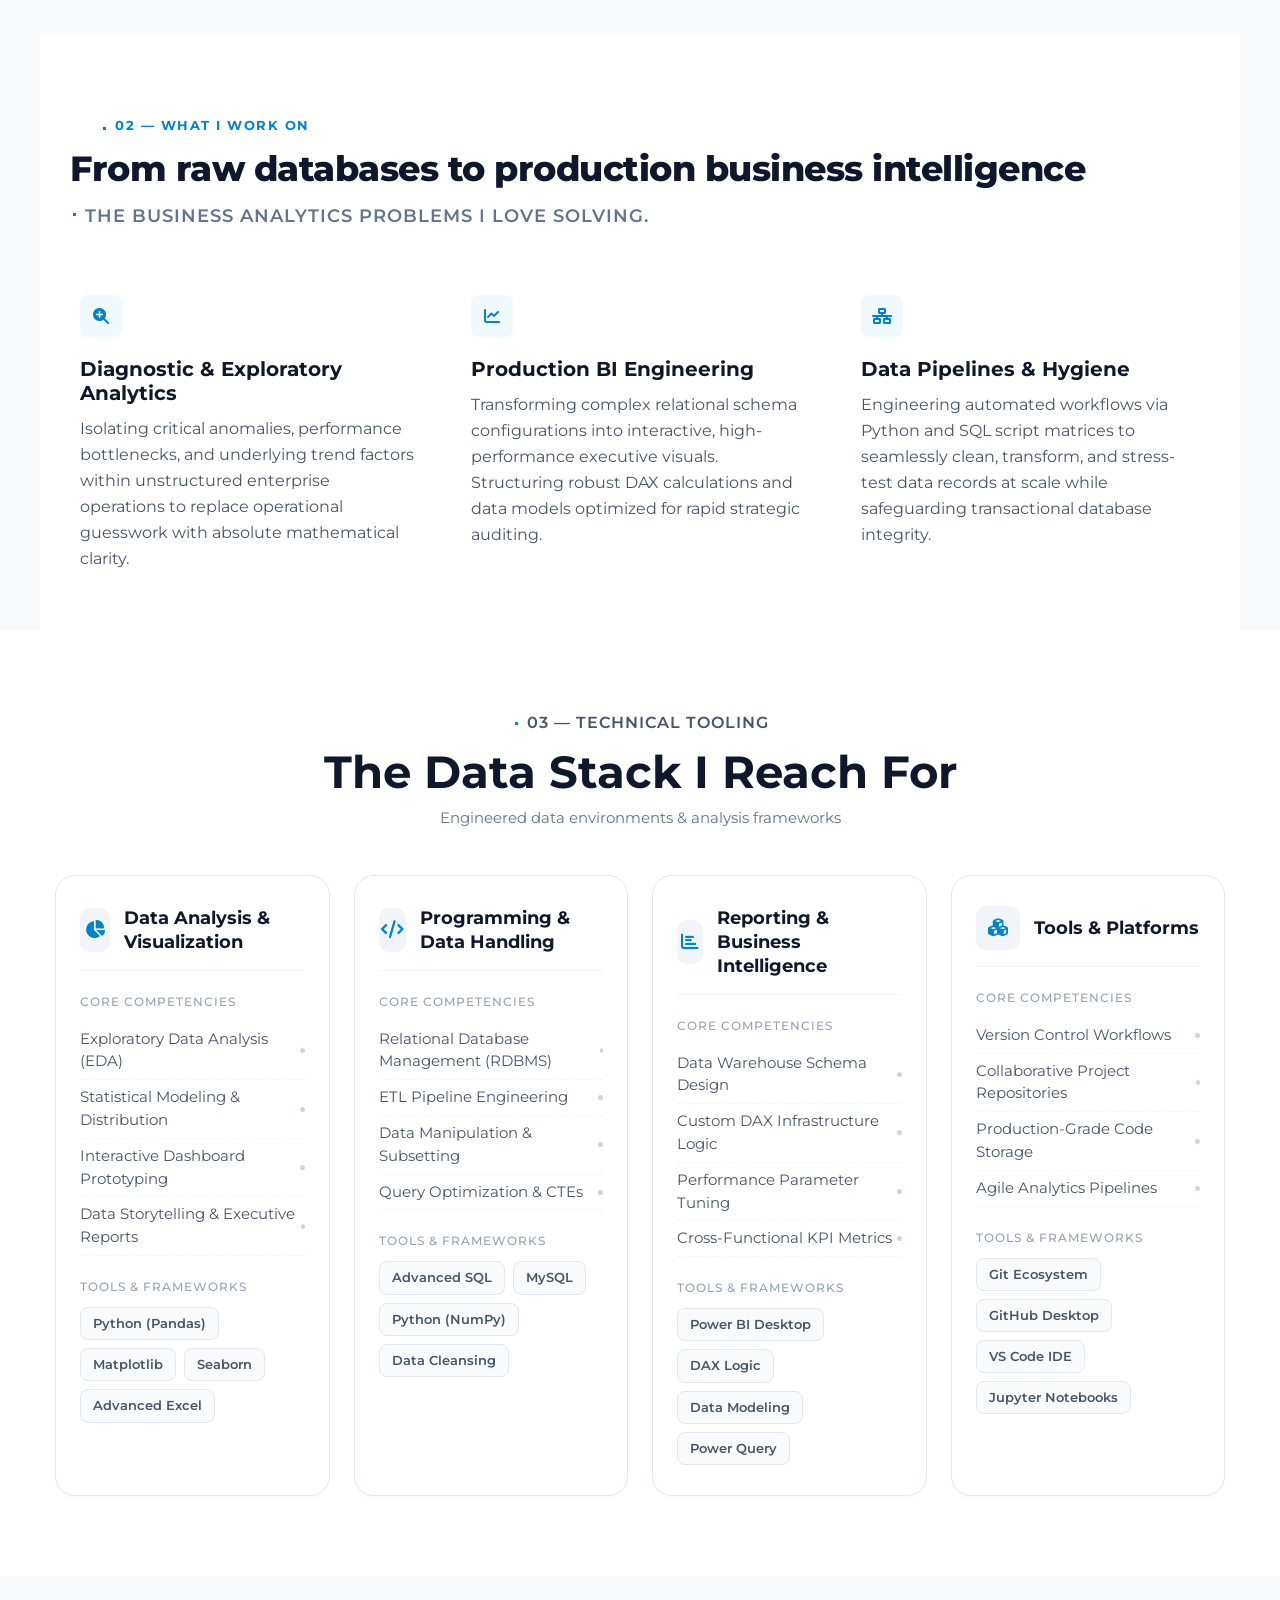
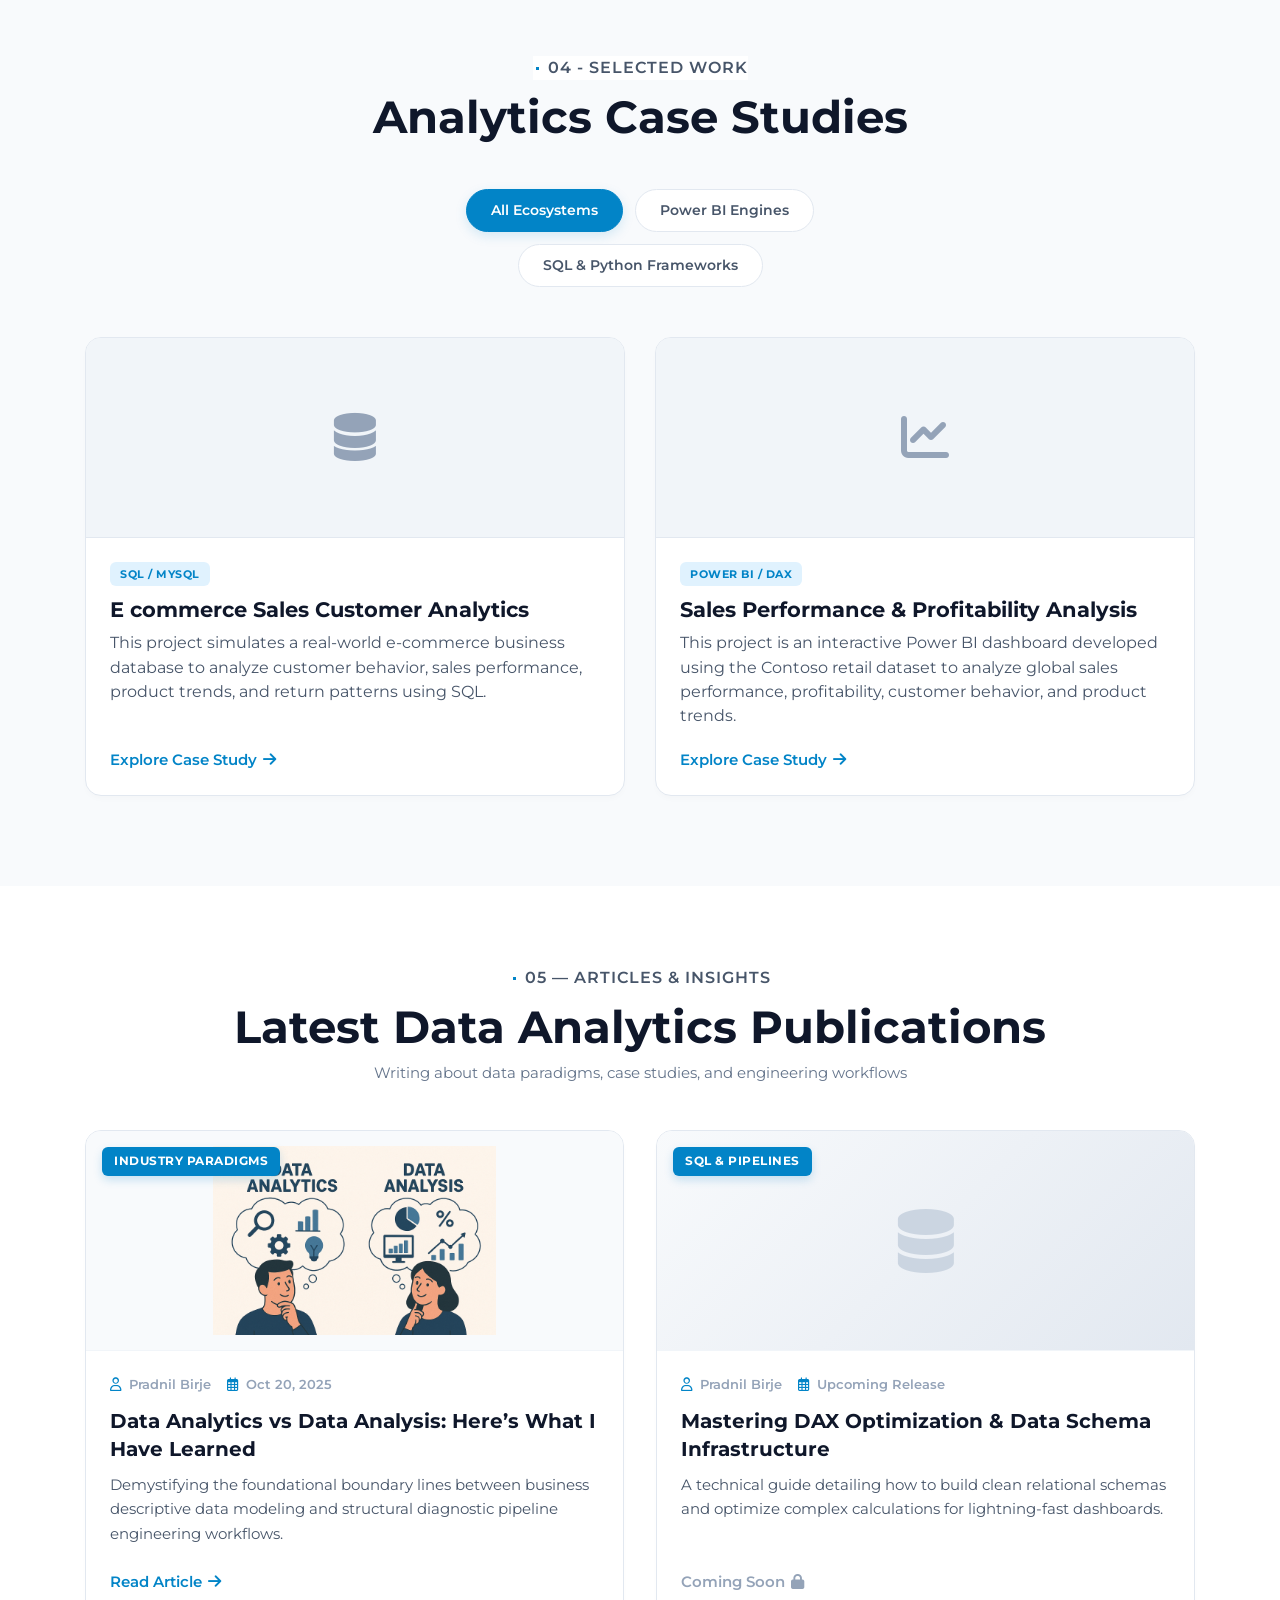
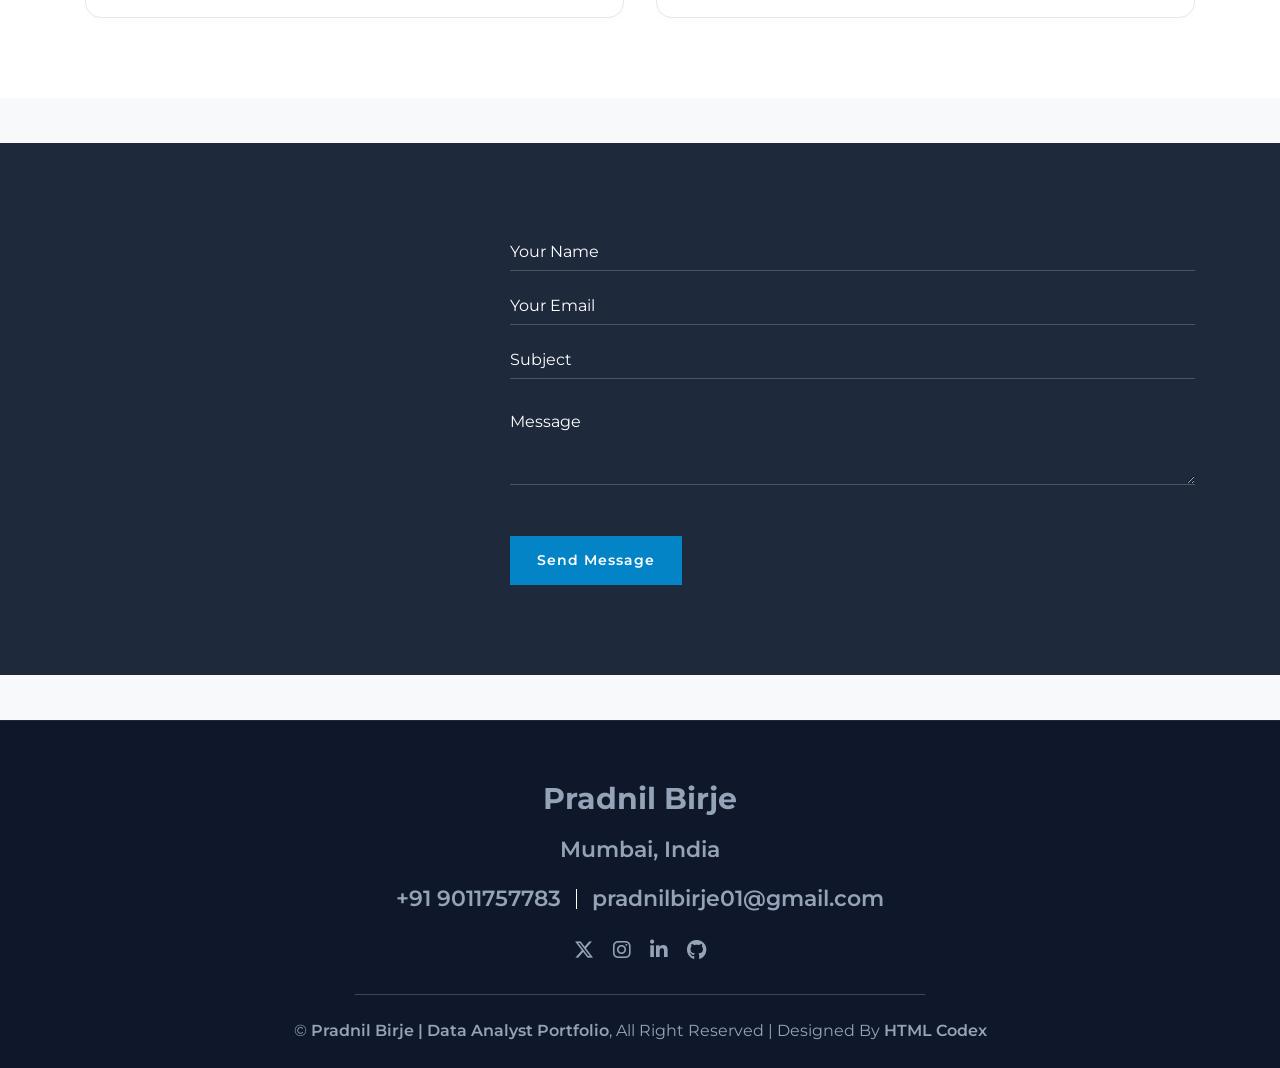
==== commit 8b9d5b54: "Optimized blog section" ====
--- a/index.html
+++ b/index.html
@@ -428,42 +428,63 @@
 
         
         
-        <!-- Blog Start -->
-        <div class="blog" id="blog">
-            <div class="container">
-                <div class="section-header text-center wow zoomIn" data-wow-delay="0.1s">
-                    <p>From Blog</p>
-                    <h2>Latest Articles</h2>
-                </div>
-                <div class="row">
-                    <div class="col-lg-6">
-                        <div class="blog-item wow fadeInUp" data-wow-delay="0.1s">
-                            <div class="blog-img">
-                                <img src="img/DA_DAS_Image AM.png" alt="Blog">
-                            </div>
-                            <div class="blog-text">
-                                <h2>Data Analytics vs Data Analysis: Here’s What I Have Learned</h2>
-                                <div class="blog-meta">
-                                    <p><i class="far fa-user"></i>Admin</p>
-                                    <p><i class="far fa-list-alt"></i>Data Analytics</p>
-                                    <p><i class="far fa-calendar-alt"></i>20-Oct-2025</p>
-                                    <p><i class="far fa-comments"></i>5</p>
-                                </div>
-                                <p> Have you ever thought there is difference between Data Analytics & Data Analysis.
-                                    Which skill matters most when you’re starting your data career.
-                                    If you’re serious about becoming a data analyst, you need to read this one.
-                                </p>
-                                <a class="btn" href="https://medium.com/data-and-beyond/data-analytics-vs-data-analysis-heres-what-i-have-learned-2e611f8060aa?sharedUserId=pradnilbirje01">Read More <i class="fa fa-angle-right"></i></a>
-                            </div>
-                        </div>
-                    </div>
-                            </div>
-                        </div>
-                    </div>
-                </div>
-            </div>
-        </div>
-        <!-- Blog End -->
+        <!-- Premium Corporate Blog Section Start -->
+<div class="corporate-blog-section" id="blog">
+    <div class="container-fluid">
+        <!-- Centered Modern Section Header -->
+        <div class="section-header text-center">
+            <p>05 — ARTICLES & INSIGHTS</p>
+            <h2>Latest Data Analytics Publications</h2>
+            <small class="text-muted d-block mt-2">Writing about data paradigms, case studies, and engineering workflows</small>
+        </div>
+
+        <!-- Dynamic Multi-Column Grid Matrix -->
+        <div class="blog-articles-grid">
+            
+            <!-- Article Card 1 -->
+            <div class="article-panel-card">
+                <div class="article-image-frame">
+                    <img src="img/DA_DAS_Image AM.png" alt="Data Analytics vs Data Analysis" class="img-fluid article-thumb">
+                    <div class="article-category-tag">Industry Paradigms</div>
+                </div>
+                <div class="article-details-block">
+                    <!-- Modern Meta Tags Bar -->
+                    <div class="article-meta-row">
+                        <span><i class="far fa-user"></i> Pradnil Birje</span>
+                        <span><i class="far fa-calendar-alt"></i> Oct 20, 2025</span>
+                    </div>
+                    
+                    <h3>Data Analytics vs Data Analysis: Here’s What I Have Learned</h3>
+                    <p>Demystifying the foundational boundary lines between business descriptive data modeling and structural diagnostic pipeline engineering workflows.</p>
+                    
+                    <a href="https://medium.com/data-and-beyond/data-analytics-vs-data-analysis-heres-what-i-have-learned-2e611f8060aa?sharedUserId=pradnilbirje01" class="article-read-btn">Read Article <i class="fas fa-arrow-right"></i></a>
+                </div>
+            </div>
+
+            <!-- Article Card 2 (Placeholder to balance your grid layout beautifully) -->
+            <div class="article-panel-card">
+                <div class="article-image-frame">
+                    <div class="article-placeholder-frame">
+                        <i class="fas fa-database placeholder-icon"></i>
+                    </div>
+                    <div class="article-category-tag">SQL & Pipelines</div>
+                </div>
+                <div class="article-details-block">
+                    <div class="article-meta-row">
+                        <span><i class="far fa-user"></i> Pradnil Birje</span>
+                        <span><i class="far fa-calendar-alt"></i> Upcoming Release</span>
+                    </div>
+                    <h3>Mastering DAX Optimization & Data Schema Infrastructure</h3>
+                    <p>A technical guide detailing how to build clean relational schemas and optimize complex calculations for lightning-fast dashboards.</p>
+                    <a href="#" class="article-read-btn disabled-btn">Coming Soon <i class="fas fa-lock"></i></a>
+                </div>
+            </div>
+
+        </div>
+    </div>
+</div>
+<!-- Premium Corporate Blog Section End -->
+
         
 
         <!-- Contact Start -->
--- a/css/style.css
+++ b/css/style.css
@@ -3450,3 +3450,166 @@
         gap: 24px !important;
     }
 }
+
+/* ==========================================================================
+   HARRISON-STYLE CORPORATE ARTICLES GRID (BLUE & WHITE EDITION)
+   ========================================================================== */
+
+.corporate-blog-section {
+    padding: 80px 0 !important;
+    background-color: #FFFFFF !important; /* Clean, high-contrast background */
+}
+
+/* Fluid responsive CSS layout grid matching professional dimensions */
+.blog-articles-grid {
+    display: grid !important;
+    grid-template-columns: repeat(auto-fit, minmax(340px, 1fr)) !important;
+    gap: 32px !important;
+    max-width: 1140px;
+    margin: 40px auto 0 auto !important;
+    padding: 0 15px !important;
+}
+
+/* Premium Publication Panel Architecture */
+.article-panel-card {
+    background: #FFFFFF !important;
+    border: 1px solid #E2E8F0 !important;
+    border-radius: 16px !important; /* Smooth curved card edges */
+    overflow: hidden !important;
+    display: flex !important;
+    flex-direction: column !important;
+    transition: all 0.3s cubic-bezier(0.25, 1, 0.5, 1) !important;
+    box-shadow: 0 4px 6px -1px rgba(15, 23, 42, 0.02) !important;
+}
+
+/* Smooth Lift Animation with Accent Blue Focus Ring */
+.article-panel-card:hover {
+    transform: translateY(-6px) !important;
+    border-color: #0284C7 !important;
+    box-shadow: 0 20px 25px -5px rgba(2, 132, 199, 0.1) !important;
+}
+
+/* Image Presentation Frame Geometry */
+.article-image-frame {
+    position: relative !important;
+    height: 220px !important;
+    width: 100% !important;
+    background-color: #F8FAFC !important;
+    overflow: hidden !important;
+    border-bottom: 1px solid #F1F5F9 !important;
+}
+
+.article-thumb {
+    width: 100% !important;
+    height: 100% !important;
+    object-fit: contain !important; /* Keeps your text graphics from distorting */
+    padding: 15px !important;
+    transition: transform 0.5s ease !important;
+}
+
+.article-panel-card:hover .article-thumb {
+    transform: scale(1.03); /* Subtle premium scaling on photo layout */
+}
+
+/* Tech Category Float Tags */
+.article-category-tag {
+    position: absolute !important;
+    top: 16px !important;
+    left: 16px !important;
+    background-color: #0284C7 !important; /* Custom Corporate Blue */
+    color: #FFFFFF !important;
+    font-size: 0.72rem !important;
+    font-weight: 700 !important;
+    letter-spacing: 0.5px !important;
+    text-transform: uppercase !important;
+    padding: 6px 12px !important;
+    border-radius: 6px !important;
+    box-shadow: 0 4px 10px rgba(2, 132, 199, 0.2) !important;
+    z-index: 3;
+}
+
+/* Details Information Boxes Layout */
+.article-details-block {
+    padding: 24px !important;
+    display: flex !important;
+    flex-direction: column !important;
+    flex-grow: 1 !important;
+    text-align: left !important;
+}
+
+/* Clean, Muted Meta Tags Row */
+.article-meta-row {
+    display: flex !important;
+    gap: 16px !important;
+    margin-bottom: 12px !important;
+    font-size: 0.82rem !important;
+    color: #94A3B8 !important; /* Slate grey meta copy */
+    font-weight: 600;
+}
+
+.article-meta-row i {
+    color: #0284C7 !important; /* Small icons accent blue */
+    margin-right: 4px;
+}
+
+/* Article Heading Typographies */
+.article-details-block h3 {
+    font-size: 1.25rem !important;
+    font-weight: 700 !important;
+    color: #0F172A !important;
+    line-height: 1.4 !important;
+    margin: 0 0 10px 0 !important;
+}
+
+/* Article Short Description Summary copy */
+.article-details-block p {
+    font-size: 0.96rem !important;
+    line-height: 1.6 !important;
+    color: #475569 !important; /* Premium corporate executive font color readability */
+    margin-bottom: 24px !important;
+    flex-grow: 1 !important;
+}
+
+/* Clean Link Action Buttons without unwanted underline styles */
+.article-read-btn {
+    font-size: 0.95rem !important;
+    font-weight: 600 !important;
+    color: #0284C7 !important;
+    display: inline-flex !important;
+    align-items: center !important;
+    gap: 6px !important;
+    text-decoration: none !important;
+    border-bottom: none !important;
+    transition: color 0.2s ease !important;
+    margin-top: auto !important;
+}
+
+.article-read-btn:hover {
+    color: #0369A1 !important; /* Darker blue shift on focus link interaction */
+}
+
+/* Placeholder card styles for future articles */
+.article-placeholder-frame {
+    width: 100%;
+    height: 100%;
+    display: flex;
+    align-items: center;
+    justify-content: center;
+    background: linear-gradient(135deg, #F8FAFC 0%, #E2E8F0 100%);
+}
+.placeholder-icon {
+    font-size: 64px !important;
+    color: #CBD5E1 !important;
+}
+.article-read-btn.disabled-btn {
+    color: #94A3B8 !important;
+    cursor: not-allowed;
+}
+
+/* MOBILE CORES BREAKPOINT CORRECTIONS (Smartphone optimization standards) */
+@media (max-width: 768px) {
+    .blog-articles-grid {
+        grid-template-columns: 1fr !important; /* Compress multi-columns to single stream on device windows */
+        gap: 20px !important;
+    }
+}
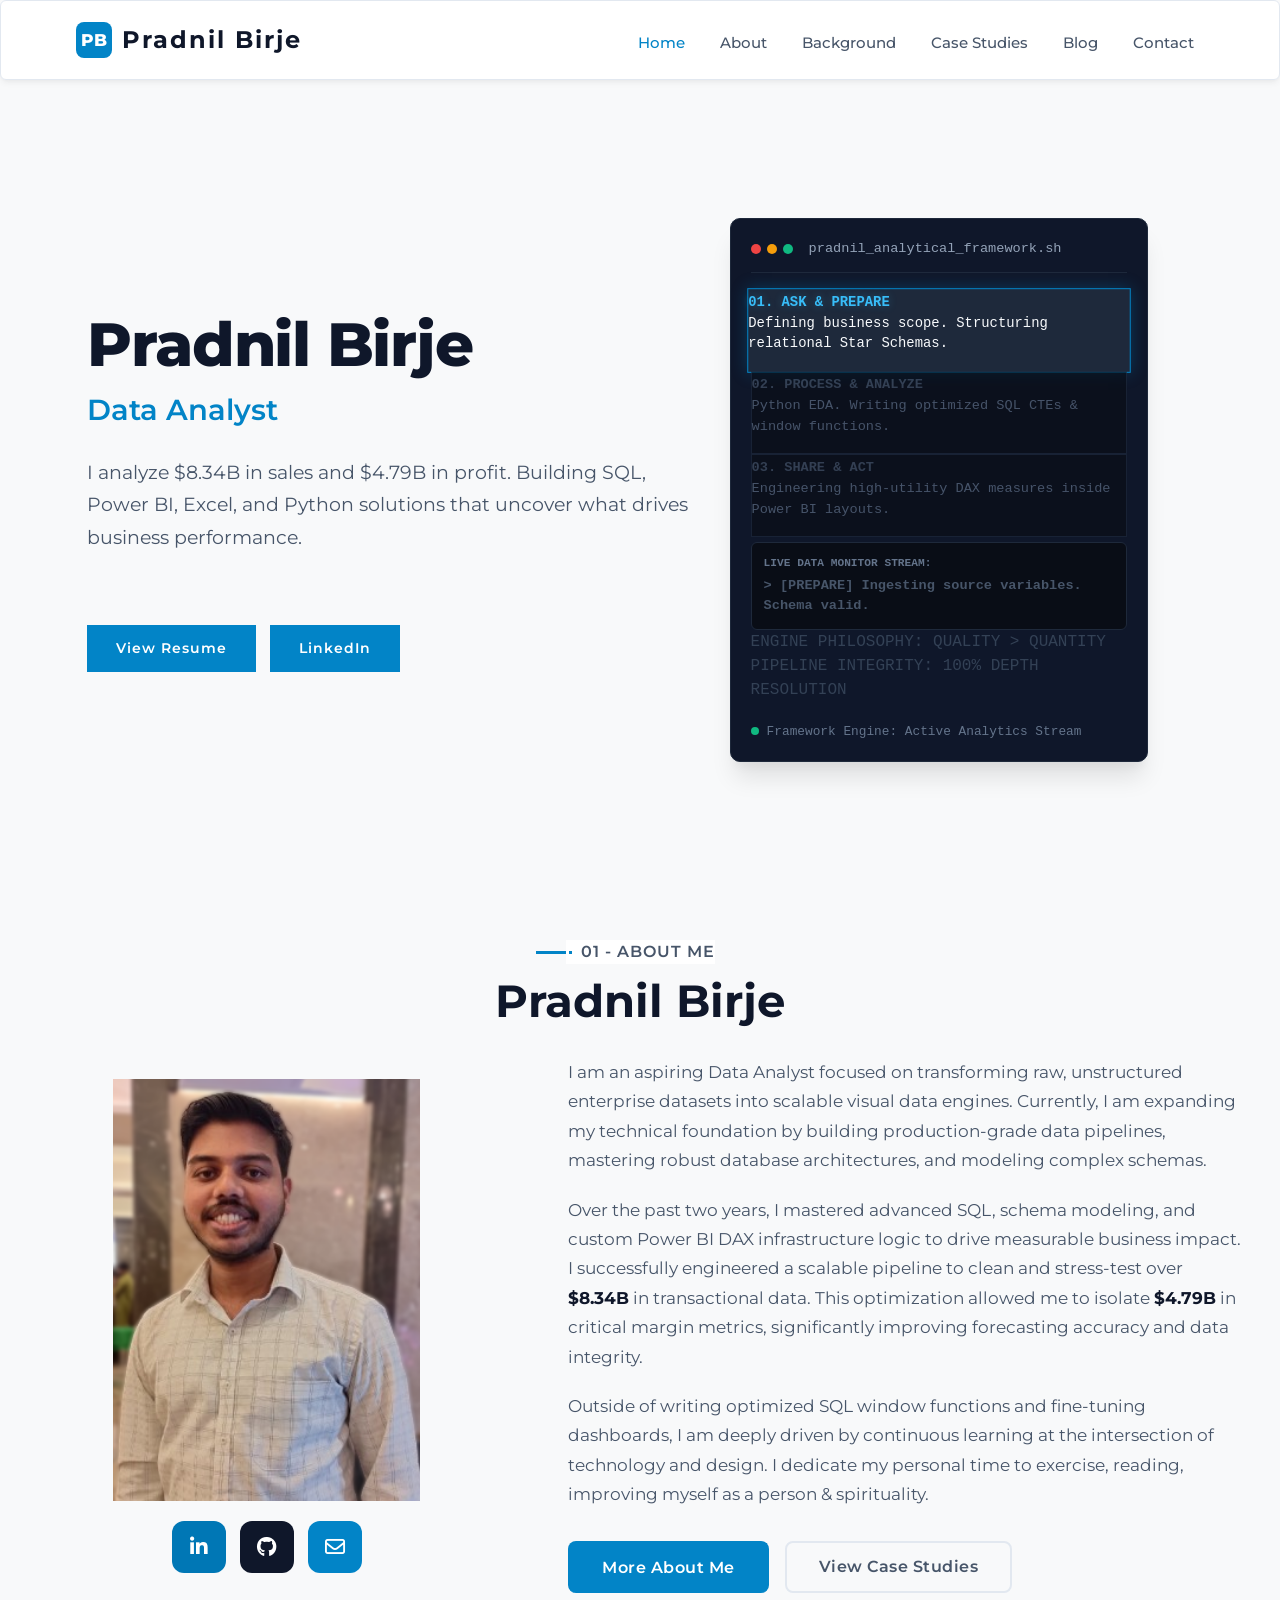
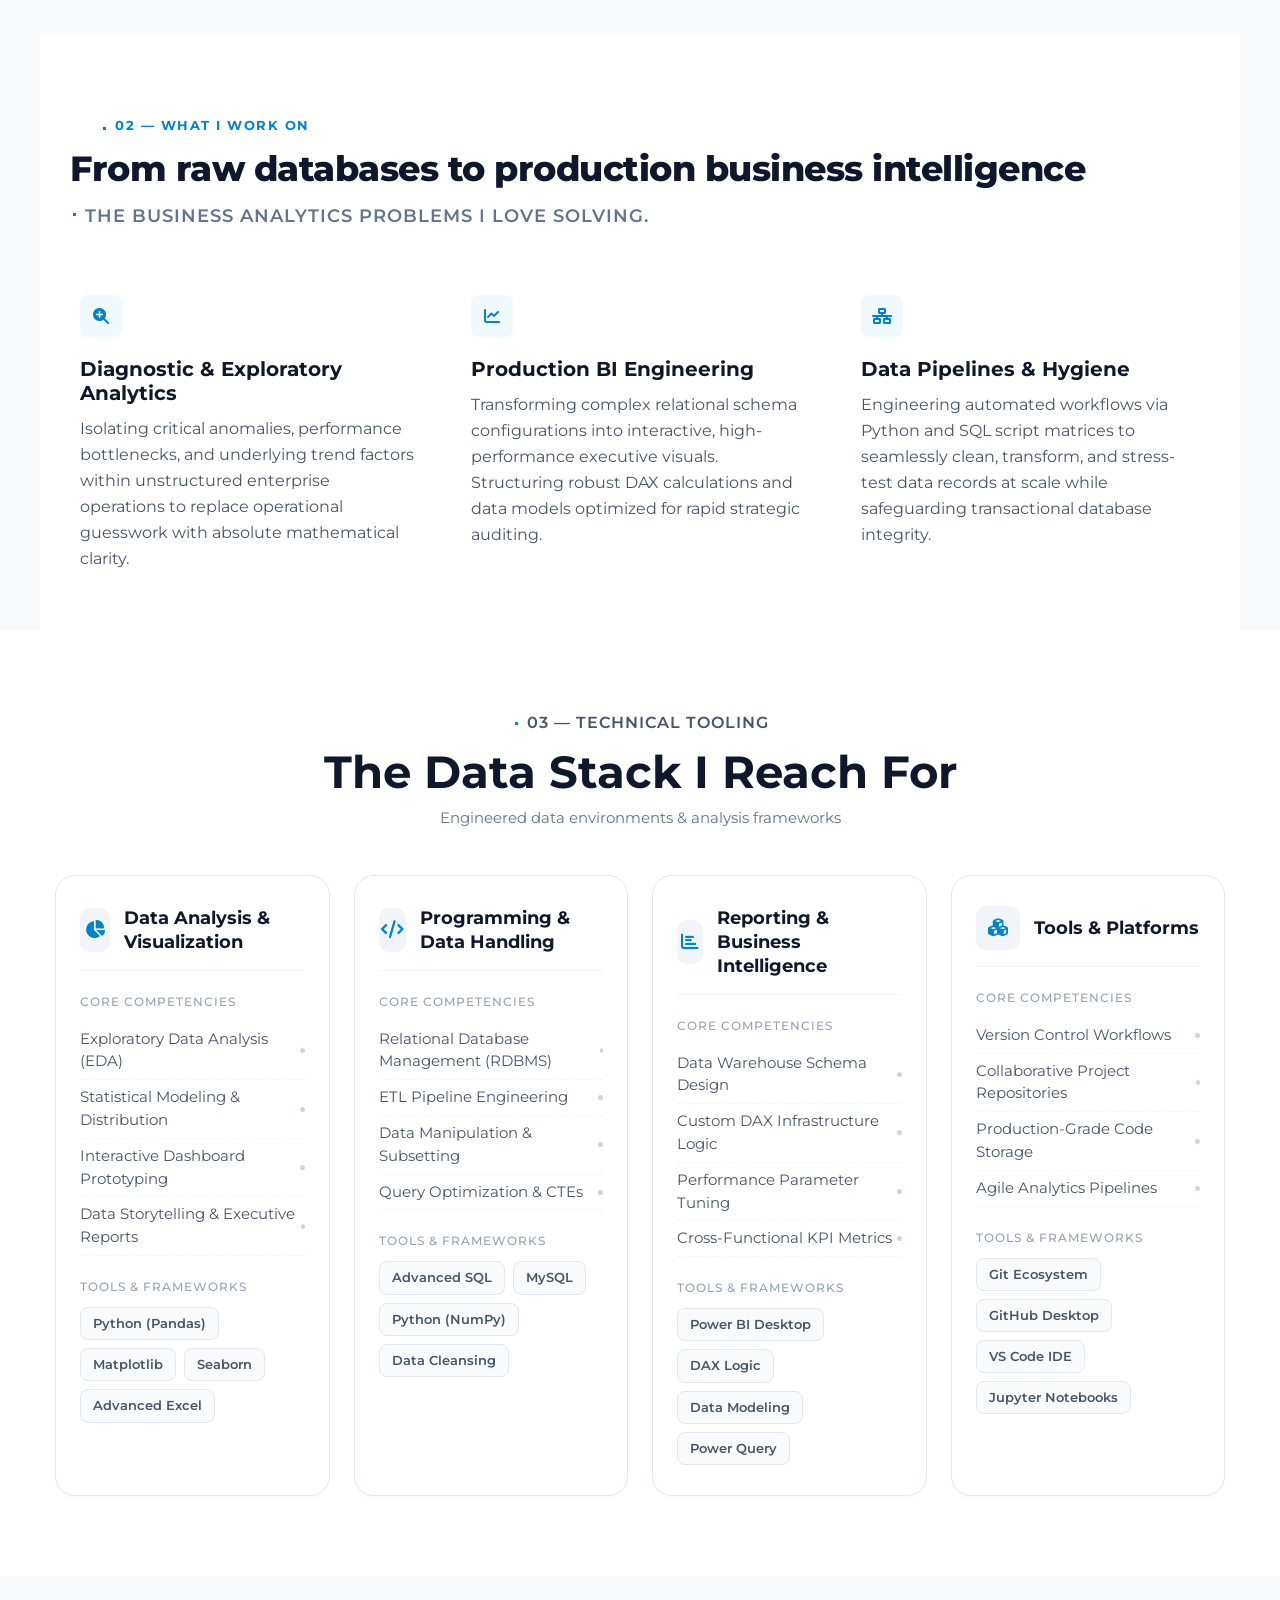
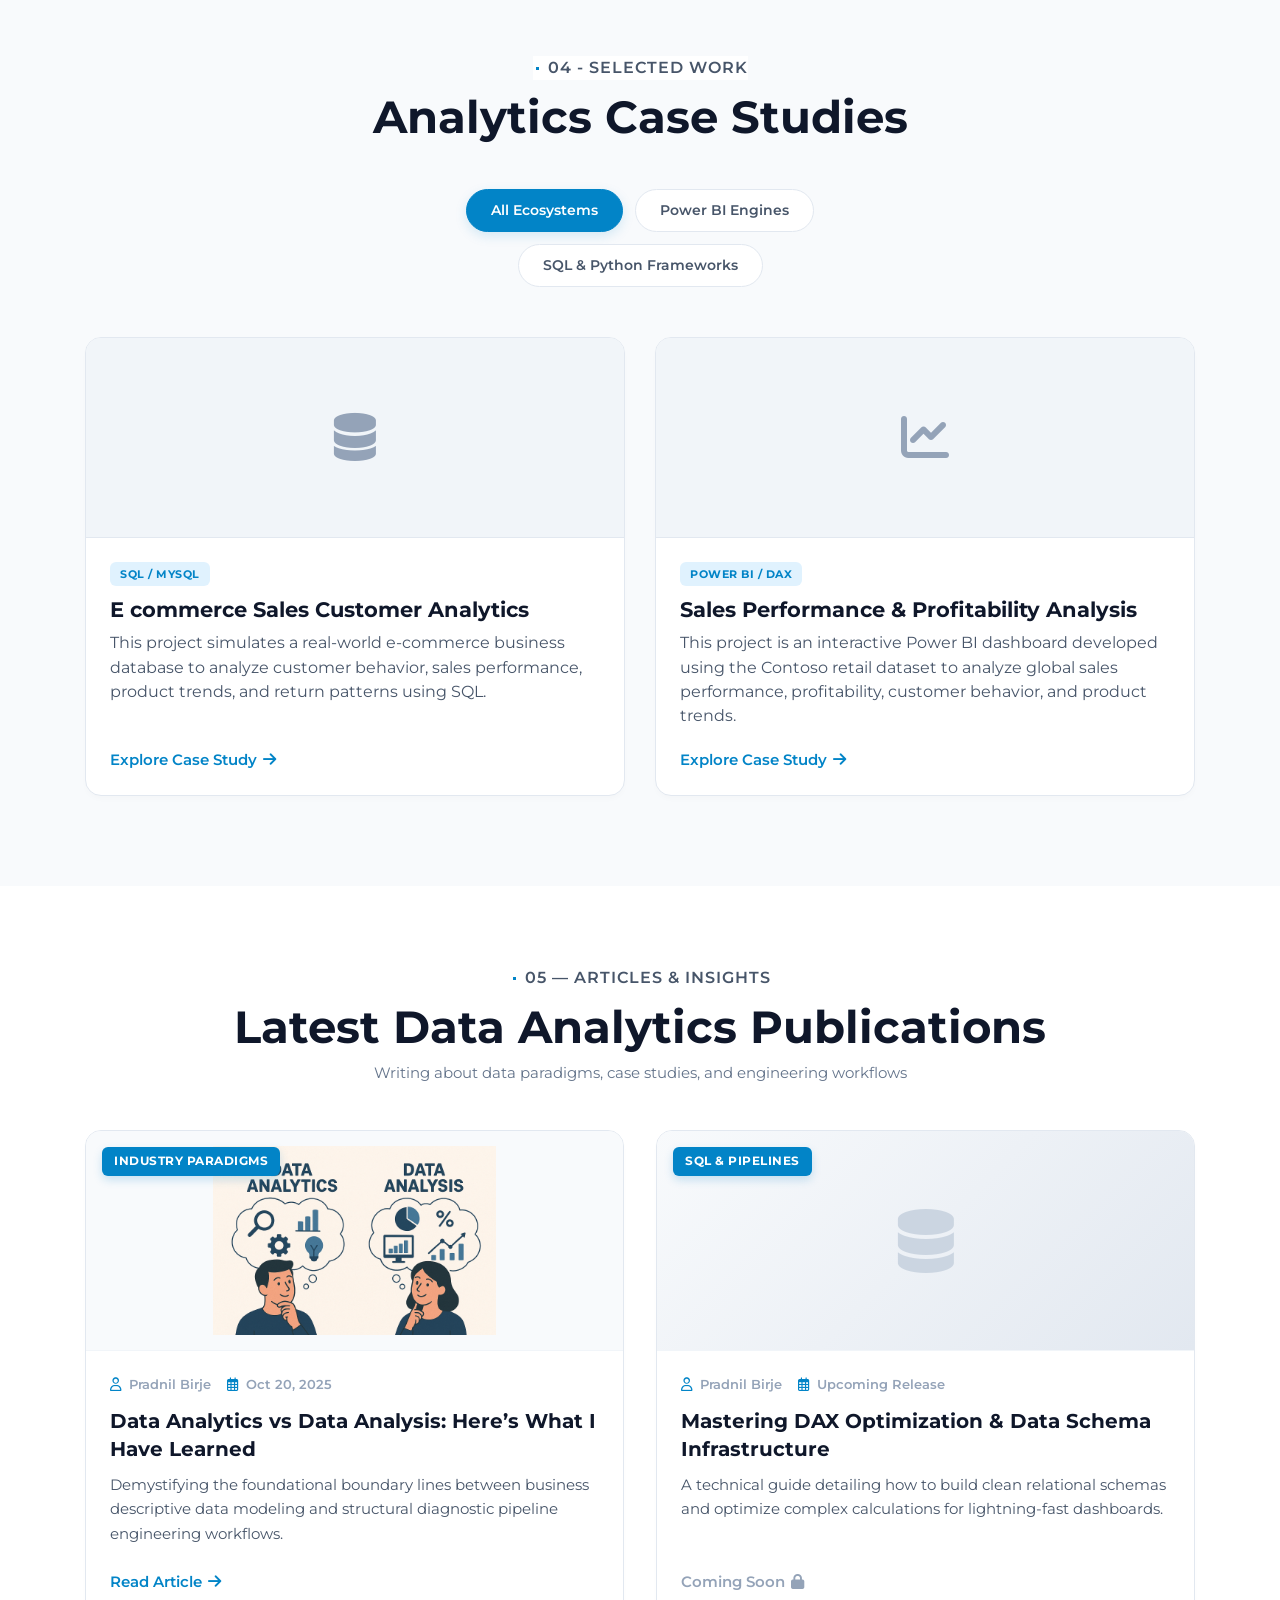
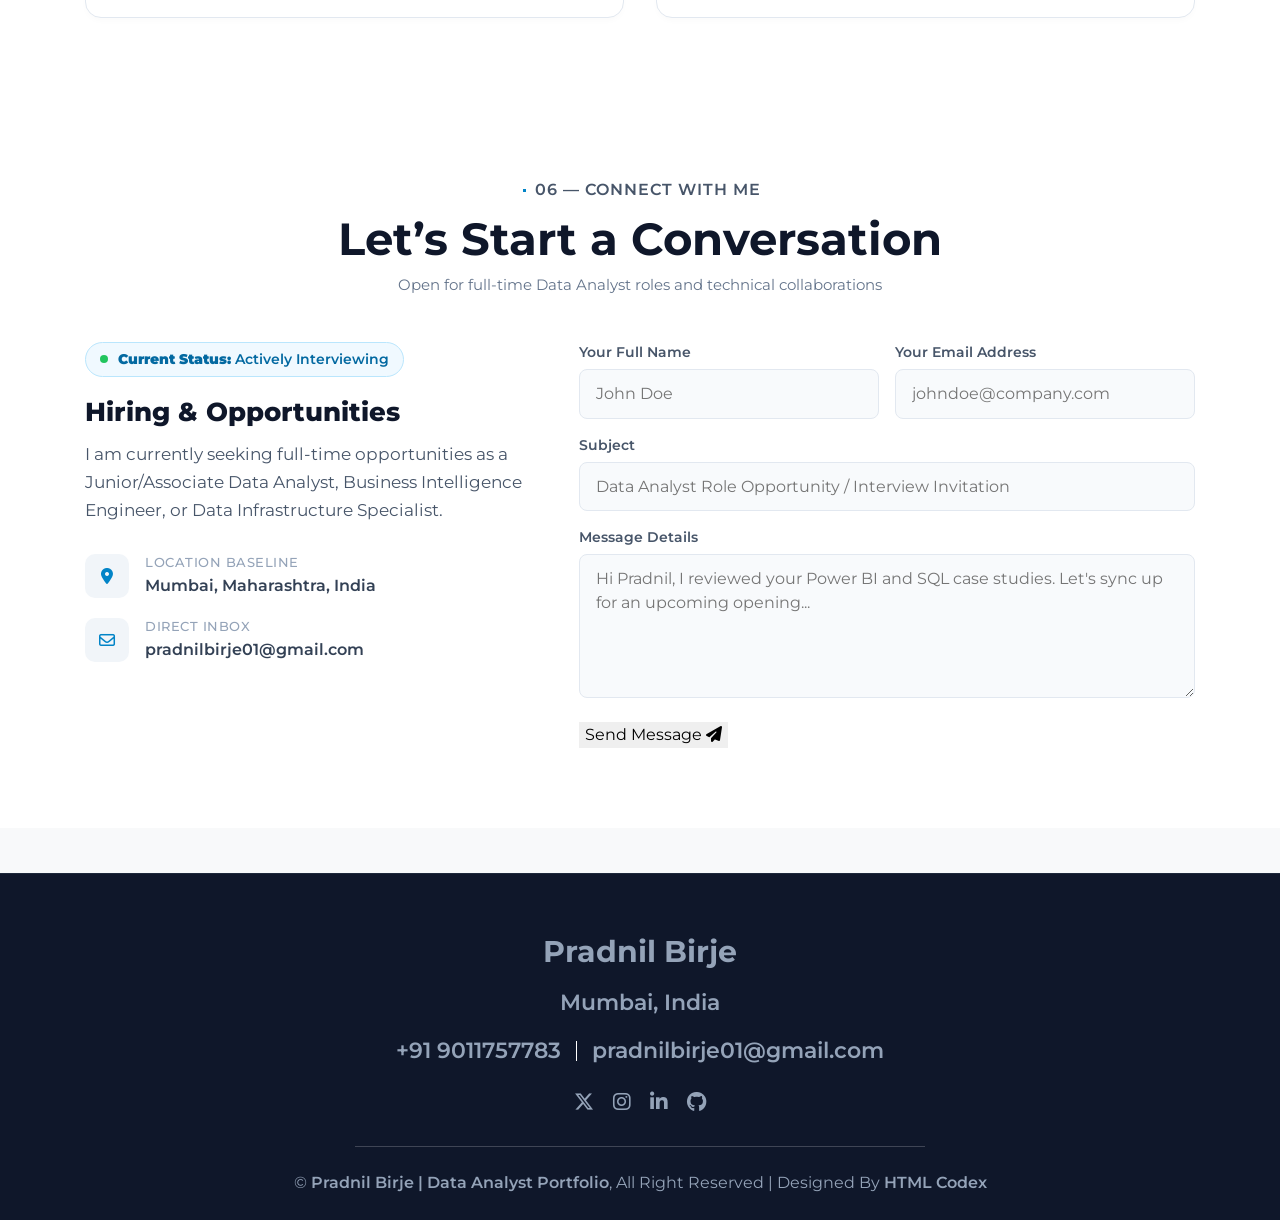
==== commit a879f8af: "optimized contact section" ====
--- a/index.html
+++ b/index.html
@@ -429,23 +429,23 @@
         
         
         <!-- Premium Corporate Blog Section Start -->
-<div class="corporate-blog-section" id="blog">
-    <div class="container-fluid">
-        <!-- Centered Modern Section Header -->
-        <div class="section-header text-center">
-            <p>05 — ARTICLES & INSIGHTS</p>
-            <h2>Latest Data Analytics Publications</h2>
-            <small class="text-muted d-block mt-2">Writing about data paradigms, case studies, and engineering workflows</small>
-        </div>
-
-        <!-- Dynamic Multi-Column Grid Matrix -->
-        <div class="blog-articles-grid">
+        <div class="corporate-blog-section" id="blog">
+            <div class="container-fluid">
+                <!-- Centered Modern Section Header -->
+                <div class="section-header text-center">
+                    <p>05 — ARTICLES & INSIGHTS</p>
+                    <h2>Latest Data Analytics Publications</h2>
+                    <small class="text-muted d-block mt-2">Writing about data paradigms, case studies, and engineering workflows</small>
+                </div>
+
+                <!-- Dynamic Multi-Column Grid Matrix -->
+                <div class="blog-articles-grid">
             
-            <!-- Article Card 1 -->
-            <div class="article-panel-card">
-                <div class="article-image-frame">
-                    <img src="img/DA_DAS_Image AM.png" alt="Data Analytics vs Data Analysis" class="img-fluid article-thumb">
-                    <div class="article-category-tag">Industry Paradigms</div>
+                    <!-- Article Card 1 -->
+                    <div class="article-panel-card">
+                        <div class="article-image-frame">
+                            <img src="img/DA_DAS_Image AM.png" alt="Data Analytics vs Data Analysis" class="img-fluid article-thumb">
+                            <div class="article-category-tag">Industry Paradigms</div>
                 </div>
                 <div class="article-details-block">
                     <!-- Modern Meta Tags Bar -->
@@ -487,43 +487,84 @@
 
         
 
-        <!-- Contact Start -->
-        <div class="contact wow fadeInUp" data-wow-delay="0.1s" id="contact">
+        <!-- Premium Corporate Contact Section Start -->
+        <div class="corporate-contact-section" id="contact">
             <div class="container-fluid">
-                <div class="container">
-                    <div class="row align-items-center">
-                        <div class="col-md-4"></div>
-                        <div class="col-md-8">
-                            <div class="contact-form">
-                                <div id="success"></div>
-                                <form name="sentMessage" id="contactForm" novalidate="novalidate">
-                                    <div class="control-group">
-                                        <input type="text" class="form-control" id="name" placeholder="Your Name" required="required" data-validation-required-message="Please enter your name" />
-                                        <p class="help-block"></p>
-                                    </div>
-                                    <div class="control-group">
-                                        <input type="email" class="form-control" id="email" placeholder="Your Email" required="required" data-validation-required-message="Please enter your email" />
-                                        <p class="help-block"></p>
-                                    </div>
-                                    <div class="control-group">
-                                        <input type="text" class="form-control" id="subject" placeholder="Subject" required="required" data-validation-required-message="Please enter a subject" />
-                                        <p class="help-block"></p>
-                                    </div>
-                                    <div class="control-group">
-                                        <textarea class="form-control" id="message" placeholder="Message" required="required" data-validation-required-message="Please enter your message"></textarea>
-                                        <p class="help-block"></p>
-                                    </div>
-                                    <div>
-                                        <button class="btn" type="submit" id="sendMessageButton">Send Message</button>
-                                    </div>
-                                </form>
-                            </div>
-                        </div>
-                    </div>
-                </div>
-            </div>
-        </div>
-        <!-- Contact End -->
+                <!-- Section Title Headers -->
+                <div class="section-header text-center">
+                    <p>06 — CONNECT WITH ME</p>
+                    <h2>Let’s Start a Conversation</h2>
+                    <small class="text-muted d-block mt-2">Open for full-time Data Analyst roles and technical collaborations</small>
+                </div>
+
+                <div class="contact-workspace-row">
+                    <!-- Left Side: Availability & Quick Links -->
+                    <div class="contact-info-panel">
+                        <div class="availability-status-card">
+                        <span class="status-pulse-dot"></span>
+                    <p><strong>Current Status:</strong> Actively Interviewing</p>
+                </div>
+                <h3>Hiring & Opportunities</h3>
+                <p class="panel-intro-text">I am currently seeking full-time opportunities as a Junior/Associate Data Analyst, Business Intelligence Engineer, or Data Infrastructure Specialist.</p>
+                
+                <div class="direct-contact-channels">
+                    <div class="channel-item">
+                        <div class="channel-icon-box"><i class="fas fa-map-marker-alt"></i></div>
+                        <div class="channel-text">
+                            <h4>Location Baseline</h4>
+                            <p>Mumbai, Maharashtra, India</p>
+                        </div>
+                    </div>
+                    <div class="channel-item">
+                        <div class="channel-icon-box"><i class="far fa-envelope"></i></div>
+                        <div class="channel-text">
+                            <h4>Direct Inbox</h4>
+                            <p>pradnilbirje01@gmail.com</p> <!-- Replace with your actual public email -->
+                        </div>
+                    </div>
+                </div>
+            </div>
+
+            <!-- Right Side: Clean Structured Corporate Message Form -->
+            <div class="contact-form-panel">
+                <form id="corporate-contact-form" action="#" method="POST">
+                    
+                    <!-- Row 1: Name and Email Side-by-Side -->
+                    <div class="form-inputs-row">
+                        <div class="input-field-group">
+                            <label for="form-name">Your Full Name</label>
+                            <input type="text" id="form-name" name="name" placeholder="John Doe" required>
+                        </div>
+                        <div class="input-field-group">
+                            <label for="form-email">Your Email Address</label>
+                            <input type="email" id="form-email" name="email" placeholder="johndoe@company.com" required>
+                        </div>
+                    </div>
+
+                    <!-- Row 2: Subject Line -->
+                    <div class="input-field-group mt-3">
+                        <label for="form-subject">Subject</label>
+                        <input type="text" id="form-subject" name="subject" placeholder="Data Analyst Role Opportunity / Interview Invitation" required>
+                    </div>
+
+                    <!-- Row 3: Message Textarea Frame -->
+                    <div class="input-field-group mt-3">
+                        <label for="form-message">Message Details</label>
+                        <textarea id="form-message" name="message" rows="5" placeholder="Hi Pradnil, I reviewed your Power BI and SQL case studies. Let's sync up for an upcoming opening..." required></textarea>
+                    </div>
+
+                    <!-- Form Action Trigger Button Alignment -->
+                    <div class="form-action-button-align mt-4">
+                        <button type="submit" class="btn-harrison btn-harrison-blue">Send Message <i class="fas fa-paper-plane ms-2"></i></button>
+                    </div>
+
+                </form>
+            </div>
+        </div>
+    </div>
+</div>
+<!-- Premium Corporate Contact Section End -->
+
 
 
         <!-- Footer Start -->
--- a/css/style.css
+++ b/css/style.css
@@ -3613,3 +3613,189 @@
         gap: 20px !important;
     }
 }
+
+/* ==========================================================================
+   HARRISON-STYLE CORPORATE CONTACT INTERFACE (BLUE & WHITE EDITION)
+   ========================================================================== */
+
+.corporate-contact-section {
+    padding: 80px 0 !important;
+    background-color: #FFFFFF !important; /* Clean, stark-white corporate workspace canvas */
+}
+
+/* Row wrapper organizing left text block and right form side-by-side */
+.contact-workspace-row {
+    display: flex !important;
+    flex-wrap: wrap !important;
+    gap: 48px !important;
+    max-width: 1140px;
+    margin: 40px auto 0 auto !important;
+    padding: 0 15px !important;
+}
+
+/* 1. LEFT COLUMN: DIRECT CONTACT PANEL STYLING */
+.contact-info-panel {
+    flex: 1 1 380px !important;
+    text-align: left !important;
+}
+
+.contact-info-panel h3 {
+    font-size: 1.6rem !important;
+    font-weight: 800 !important;
+    color: #0F172A !important; /* Premium dark slate */
+    margin: 0 0 14px 0 !important;
+}
+
+.panel-intro-text {
+    font-size: 1.05rem !important;
+    line-height: 1.65 !important;
+    color: #475569 !important;
+    margin-bottom: 30px !important;
+}
+
+/* Modern Availability Card Component Box */
+.availability-status-card {
+    display: inline-flex !important;
+    align-items: center !important;
+    gap: 10px !important;
+    background-color: #F0F9FF !important; /* Soft blue tint */
+    border: 1px solid #BAE6FD !important;
+    padding: 6px 14px !important;
+    border-radius: 30px !important;
+    margin-bottom: 20px !important;
+}
+
+.availability-status-card p {
+    font-size: 0.85rem !important;
+    color: #0369A1 !important;
+    margin: 0 !important;
+    font-weight: 600;
+}
+
+/* Live blinking green indicator dot mimicking active production servers */
+.status-pulse-dot {
+    width: 8px;
+    height: 8px;
+    background-color: #22C55E; /* Vibrant executive green active signal */
+    border-radius: 50%;
+    box-shadow: 0 0 0 0 rgba(34, 197, 94, 0.7);
+    animation: layoutPulseEffect 2s infinite;
+}
+
+@keyframes layoutPulseEffect {
+    0% { transform: scale(0.95); box-shadow: 0 0 0 0 rgba(34, 197, 94, 0.7); }
+    70% { transform: scale(1); box-shadow: 0 0 0 6px rgba(34, 197, 94, 0); }
+    100% { transform: scale(0.95); box-shadow: 0 0 0 0 rgba(34, 197, 94, 0); }
+}
+
+/* Contact Channels Detail Grouping Stack */
+.direct-contact-channels {
+    display: flex !important;
+    flex-direction: column !important;
+    gap: 20px !important;
+}
+
+.channel-item {
+    display: flex !important;
+    align-items: center !important;
+    gap: 16px !important;
+}
+
+.channel-icon-box {
+    width: 44px;
+    height: 44px;
+    background-color: #F1F5F9;
+    border-radius: 10px;
+    display: flex;
+    align-items: center;
+    justify-content: center;
+}
+
+.channel-icon-box i {
+    font-size: 16px;
+    color: #0284C7 !important; /* Signature Corporate Blue */
+}
+
+.channel-text h4 {
+    font-size: 0.82rem !important;
+    text-transform: uppercase !important;
+    letter-spacing: 0.5px !important;
+    color: #94A3B8 !important;
+    margin: 0 0 2px 0 !important;
+}
+
+.channel-text p {
+    font-size: 1.02rem !important;
+    font-weight: 600 !important;
+    color: #334155 !important;
+    margin: 0 !important;
+}
+
+/* 2. RIGHT COLUMN: MODERN INPUT FIELDS PANEL STYLING */
+.contact-form-panel {
+    flex: 1 1 550px !important;
+    background: #FFFFFF !important;
+}
+
+.form-inputs-row {
+    display: flex !important;
+    gap: 16px !important;
+    width: 100% !important;
+}
+
+.input-field-group {
+    display: flex !important;
+    flex-direction: column !important;
+    text-align: left !important;
+    flex-grow: 1 !important;
+}
+
+/* Text Form Labels Configuration */
+.input-field-group label {
+    font-size: 0.88rem !important;
+    font-weight: 600 !important;
+    color: #475569 !important; /* Muted corporate blue slate labels */
+    margin-bottom: 6px !important;
+}
+
+/* Premium Structured Box Inputs Setup Override */
+.input-field-group input,
+.input-field-group textarea {
+    width: 100% !important;
+    padding: 12px 16px !important;
+    font-size: 0.98rem !important;
+    color: #0F172A !important;
+    background-color: #F8FAFC !important; /* Soft ice-tint input card background */
+    border: 1px solid #E2E8F0 !important;
+    border-radius: 8px !important; /* Smooth curved clean edges */
+    outline: none !important;
+    transition: all 0.2s ease-in-out !important;
+}
+
+/* Elegant Focus Ring Interaction Loop Logic */
+.input-field-group input:focus,
+.input-field-group textarea:focus {
+    background-color: #FFFFFF !important; /* input clears out to pure white on active editing */
+    border-color: #0284C7 !important; /* Border snaps to Corporate Blue */
+    box-shadow: 0 0 0 4px rgba(2, 132, 199, 0.1) !important; /* Subtle blue ambient light wrapper */
+}
+
+/* Action Button Align Position configuration */
+.form-action-button-align {
+    text-align: left !important;
+}
+
+.form-action-button-align .btn-harrison-blue {
+    border: none !important;
+}
+
+/* MOBILE CORES BREAKPOINT CORRECTIONS (Smartphone device rendering standards) */
+@media (max-width: 768px) {
+    .form-inputs-row {
+        flex-direction: column !important; /* Stacks name and email fields on vertical phone monitors */
+        gap: 16px !important;
+    }
+    .contact-workspace-row {
+        gap: 40px !important;
+    }
+}
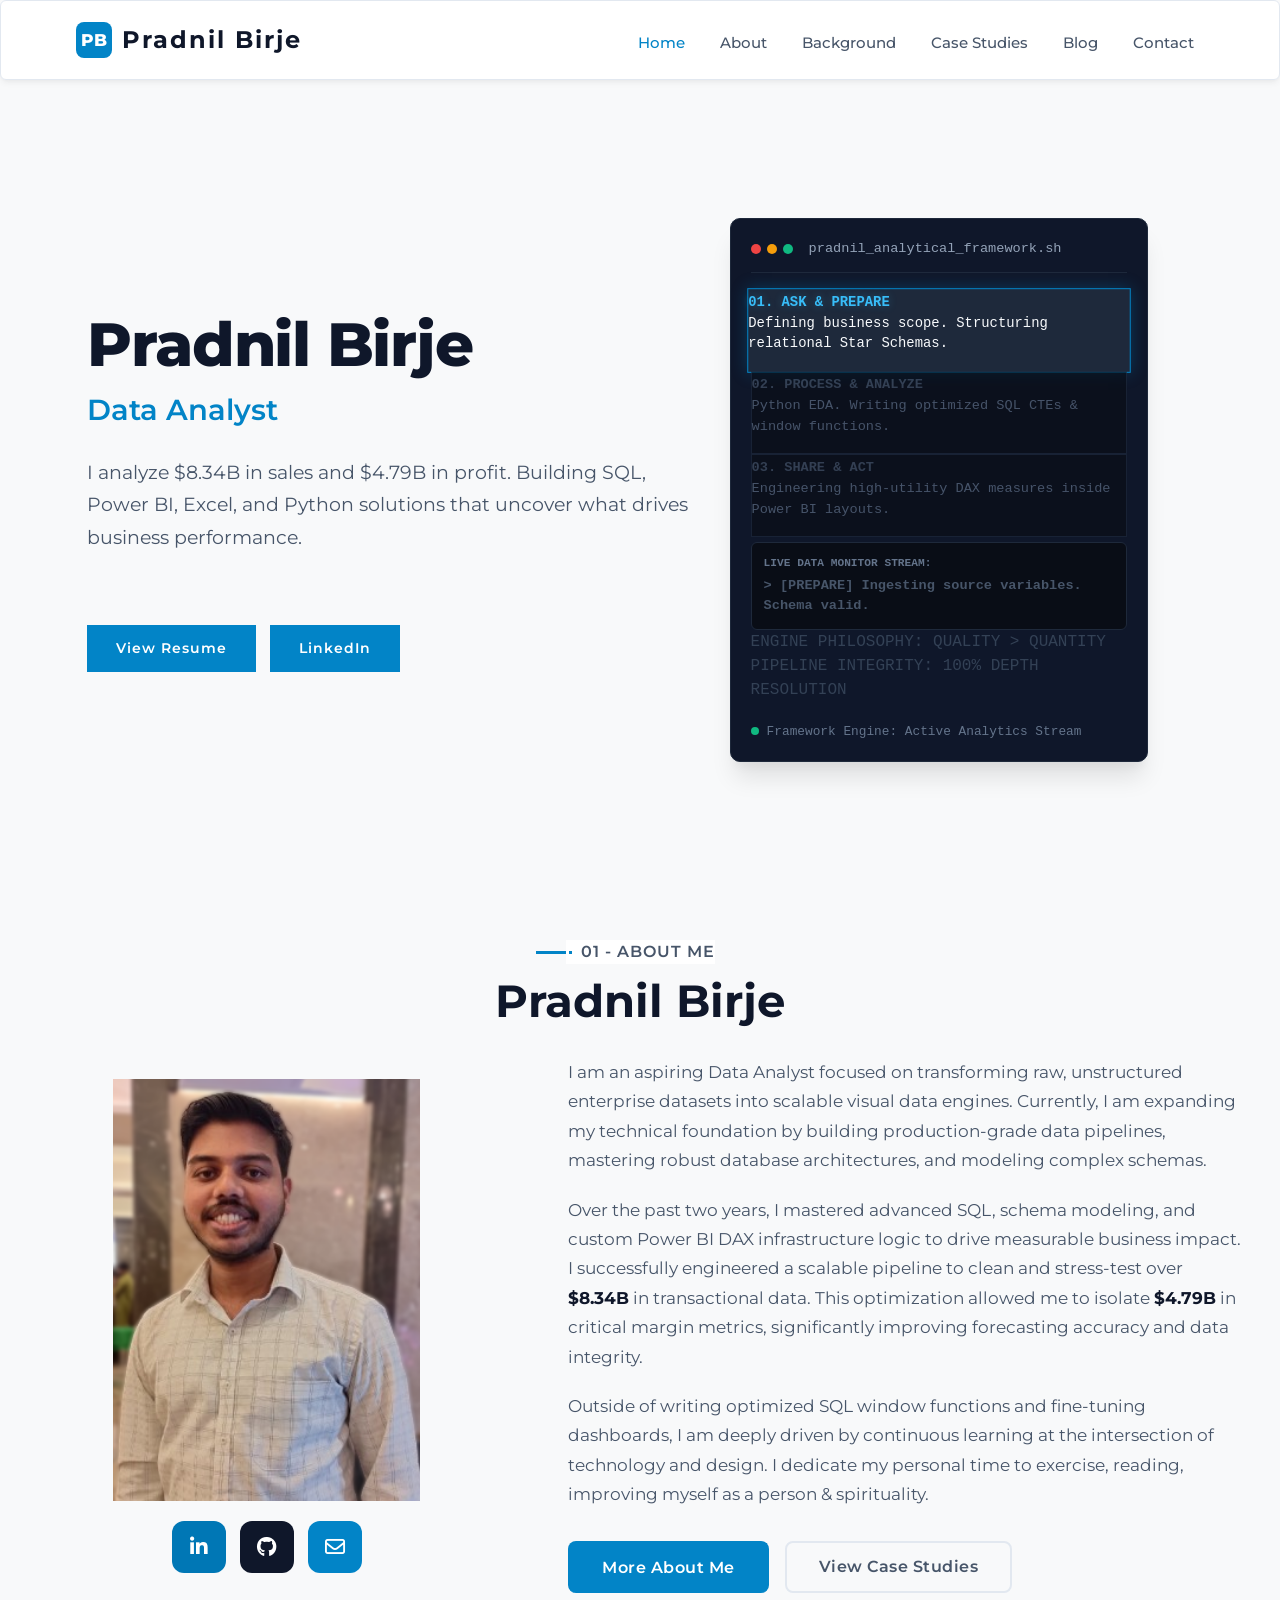
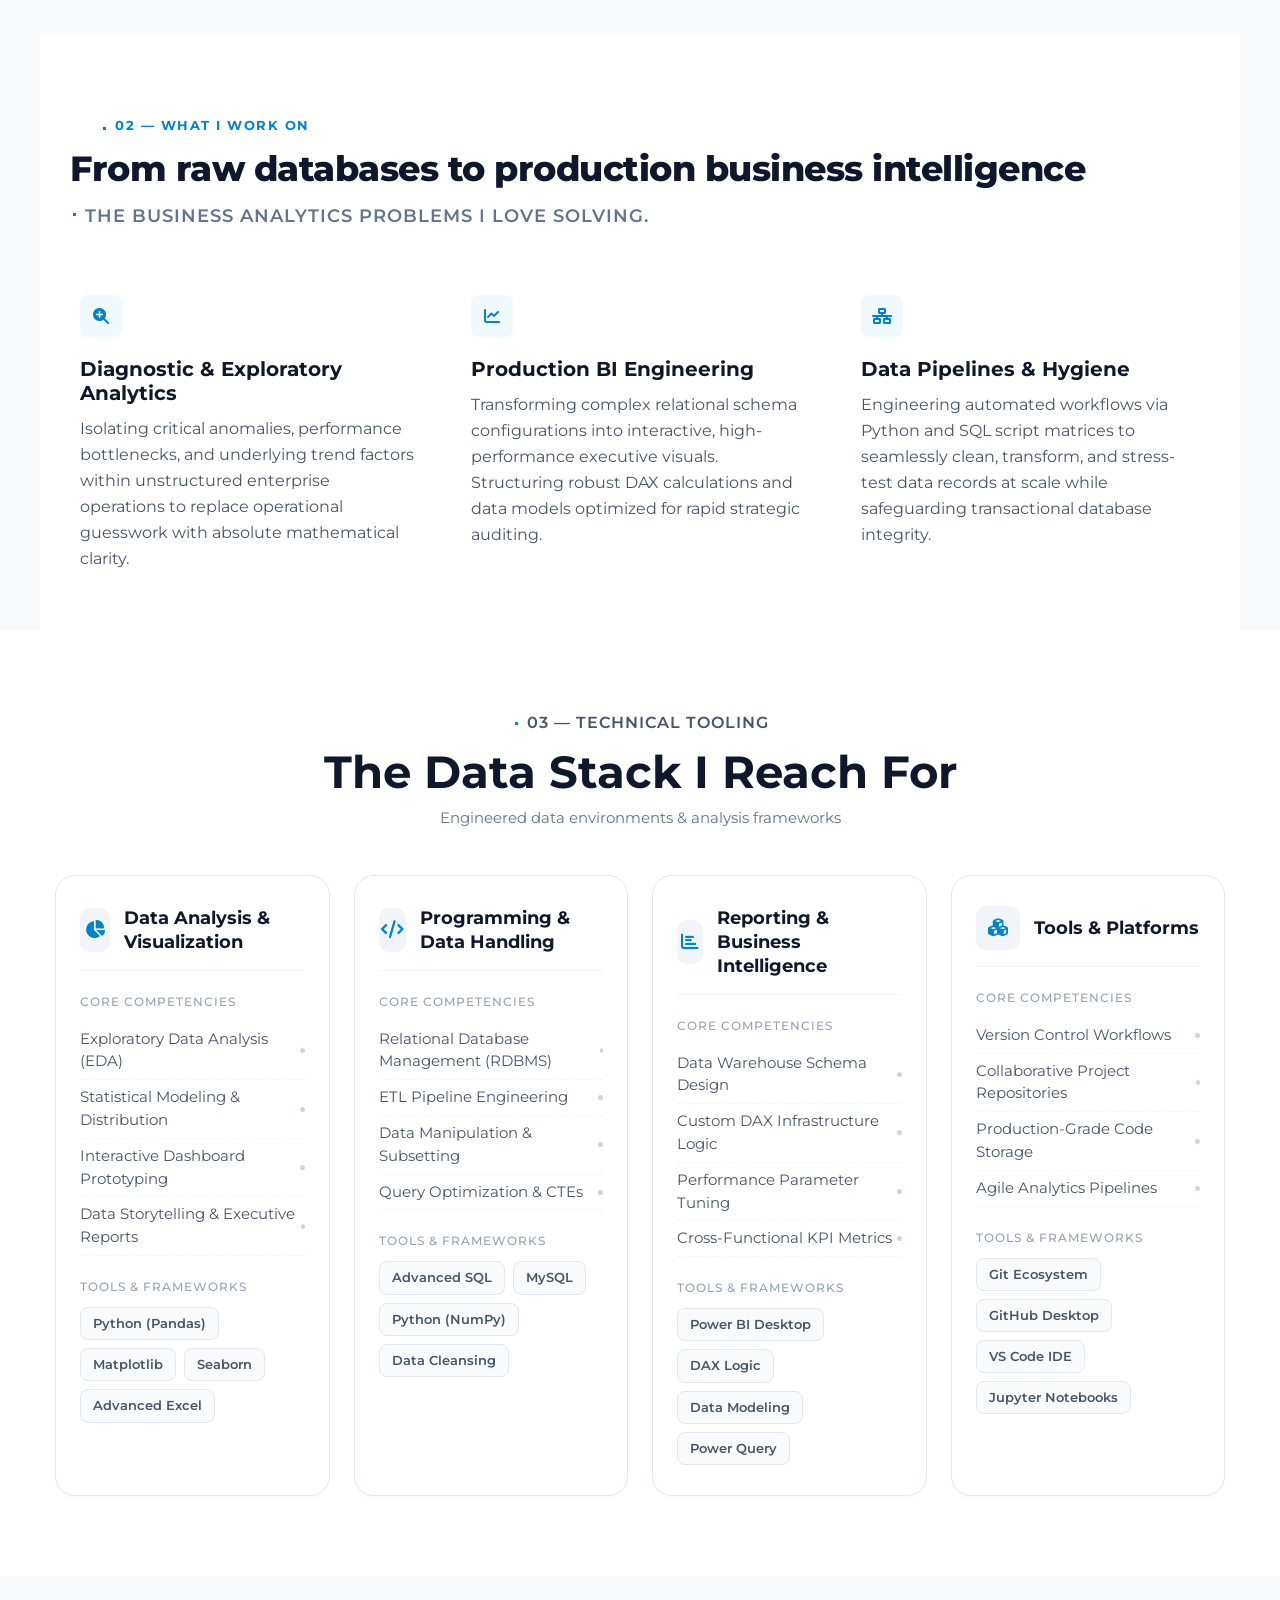
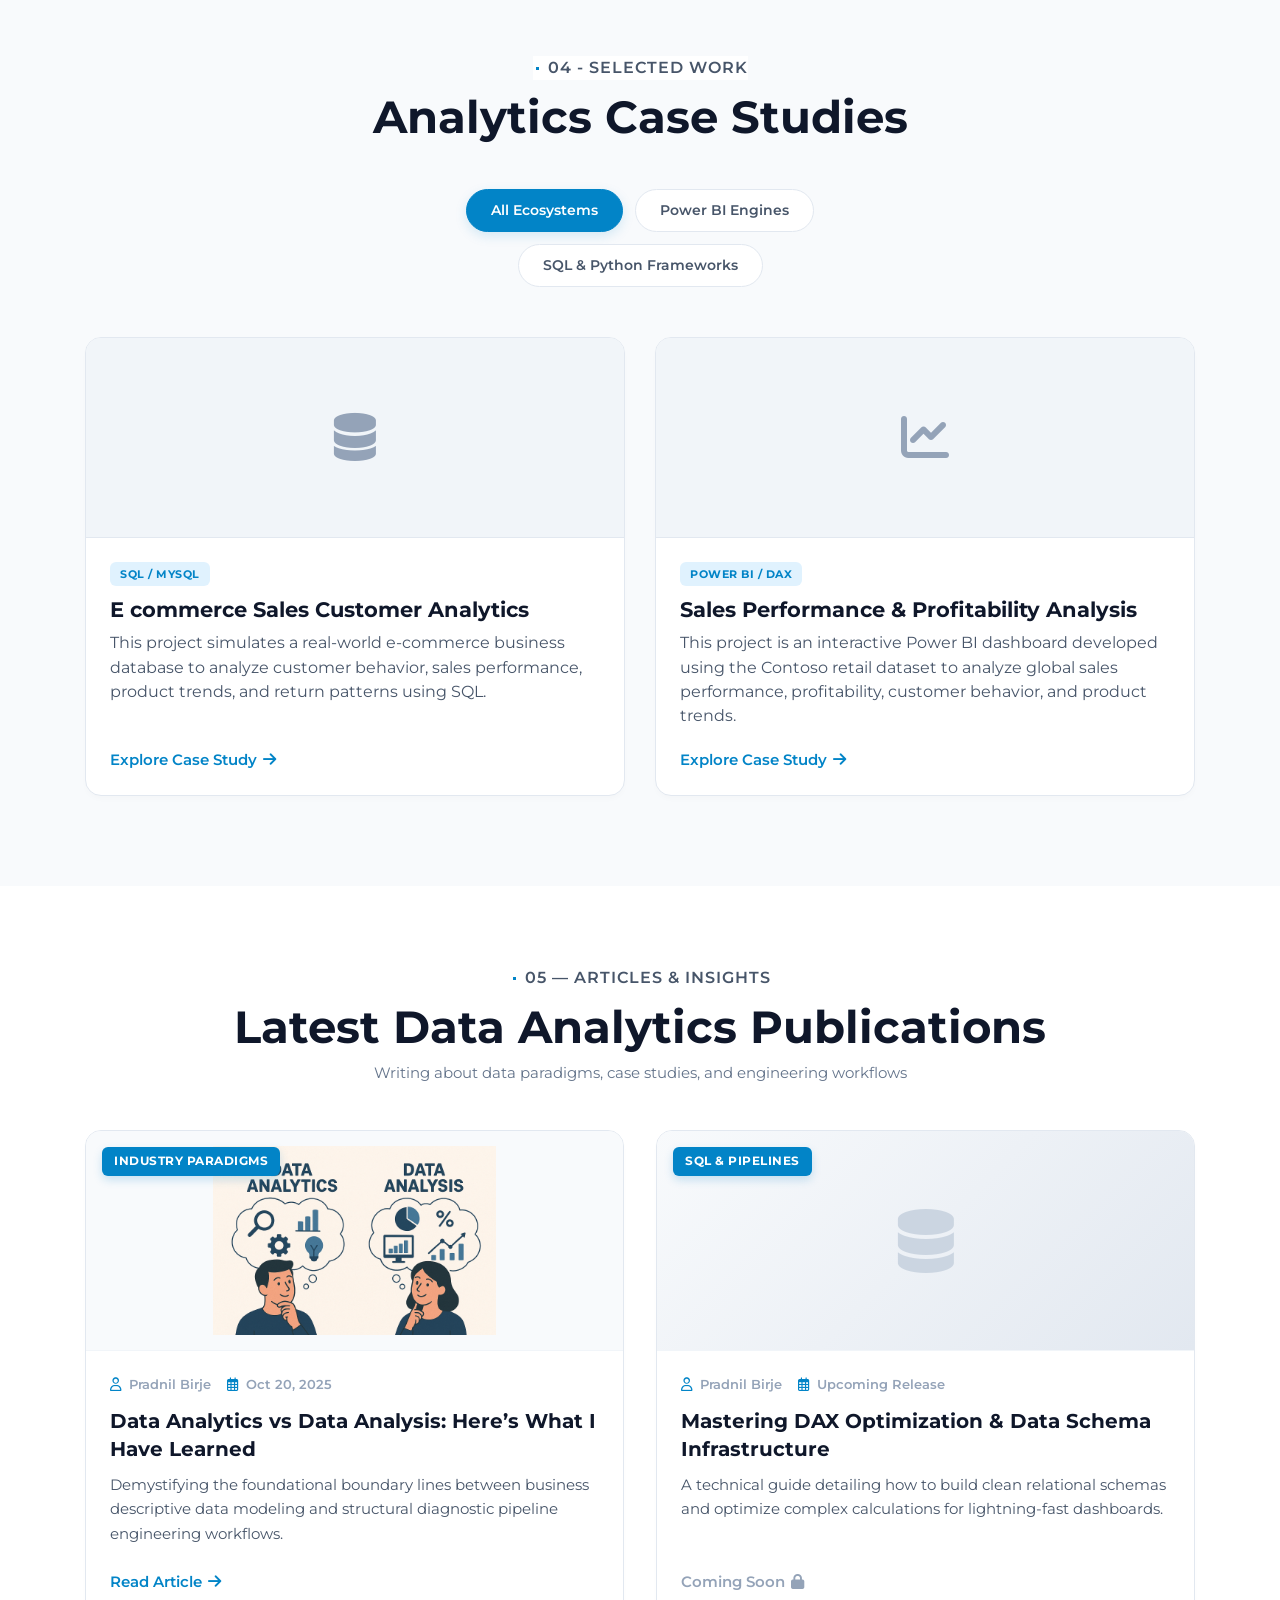
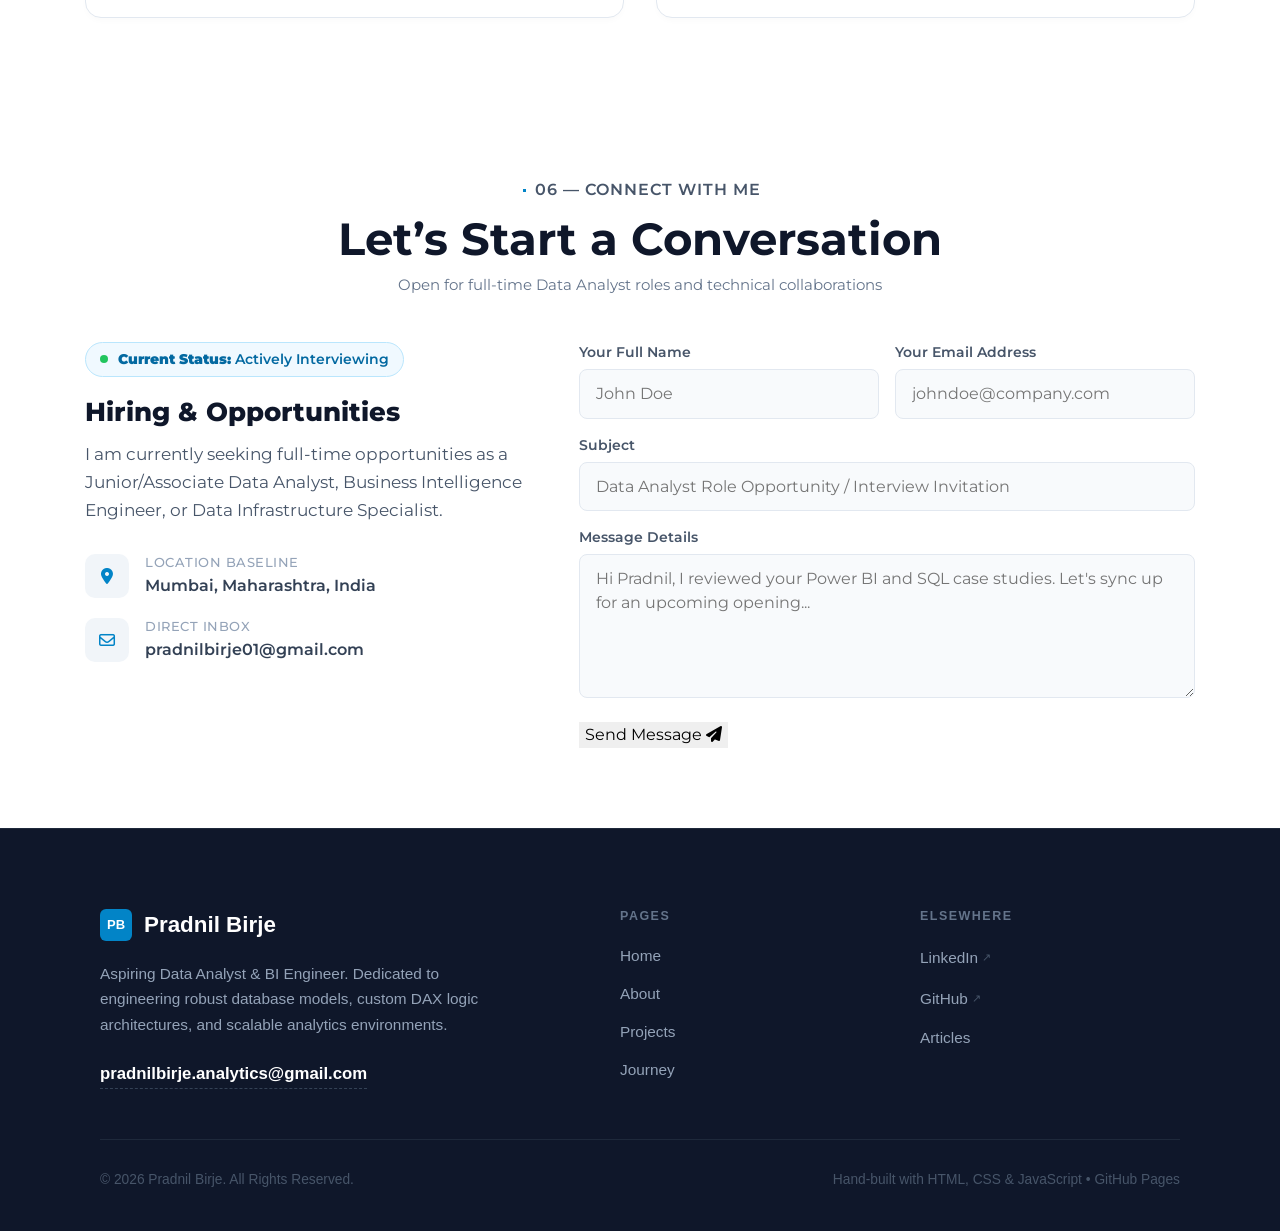
==== commit 140e2ef9: "optimized footer section" ====
--- a/index.html
+++ b/index.html
@@ -567,33 +567,61 @@
 
 
 
-        <!-- Footer Start -->
-        <div class="footer wow fadeIn" data-wow-delay="0.3s">
-            <div class="container-fluid">
-                <div class="container">
-                    <div class="footer-info">
-                        <h2>Pradnil Birje</h2>
-                        <h3>Mumbai, India</h3>
-                        <div class="footer-menu">
-                            <p>+91 9011757783</p>
-                            <p>pradnilbirje01@gmail.com</p>
-                        </div>
-                        <div class="footer-social">
-                            <a href="https://x.com/PradnilB"><i class="fab fa-x-twitter"></i></a>
-<!--                             <a href=""><i class="fab fa-facebook-f"></i></a>
-                            <a href=""><i class="fab fa-youtube"></i></a> -->
-                            <a href="https://www.instagram.com/___pradnil___/"><i class="fab fa-instagram"></i></a>
-                            <a href="https://www.linkedin.com/in/pradnilbirje24/"><i class="fab fa-linkedin-in"></i></a>
-                            <a href="https://github.com/PradnilBirje" target="_blank"><i class="fab fa-github"></i></a>
-                        </div>
-                    </div>
-                </div>
-                <div class="container copyright">
-                    <p>&copy; <a href="#">Pradnil Birje | Data Analyst Portfolio</a>, All Right Reserved | Designed By <a href="https://htmlcodex.com">HTML Codex</a></p>
-                </div>
-            </div>
-        </div>
-        <!-- Footer End -->
+    <!-- Protected Harrison-Style Corporate Footer (Direct Structural Override) -->
+    <footer style="display: block !important; background-color: #0F172A !important; padding: 80px 0 40px 0 !important; border-top: 1px solid #1E293B !important; width: 100% !important; position: relative !important; clear: both !important; box-sizing: border-box !important; text-align: left !important; font-family: sans-serif !important;">
+    
+    <!-- Core Boundary Max-Width Alignment Container -->
+    <div style="width: 100% !important; max-width: 1140px !important; margin: 0 auto !important; padding: 0 30px !important; box-sizing: border-box !important;">
+        
+        <!-- Main Directory Grid Row -->
+        <div style="display: flex !important; flex-direction: row !important; flex-wrap: wrap !important; gap: 40px !important; justify-content: space-between !important; align-items: flex-start !important; padding-bottom: 50px !important; border-bottom: 1px solid #1E293B !important; box-sizing: border-box !important; width: 100% !important;">
+            
+            <!-- Column 1: Profile Summary Card -->
+            <div style="flex: 1 1 380px !important; display: flex !important; flex-direction: column !important; margin: 0 !important; padding: 0 !important; text-align: left !important;">
+                <div style="display: flex !important; align-items: center !important; gap: 12px !important; margin: 0 0 20px 0 !important;">
+                    <span style="background-color: #0284C7 !important; color: #FFFFFF !important; font-size: 13px !important; font-weight: 700 !important; width: 32px !important; height: 32px !important; border-radius: 6px !important; display: flex !important; align-items: center !important; justify-content: center !important; padding: 0 !important; margin: 0 !important;">PB</span>
+                    <h3 style="font-size: 1.4rem !important; font-weight: 700 !important; color: #FFFFFF !important; margin: 0 !important; padding: 0 !important;">Pradnil Birje</h3>
+                </div>
+                <p style="font-size: 0.96rem !important; line-height: 1.65 !important; color: #94A3B8 !important; max-width: 400px !important; margin: 0 0 24px 0 !important; padding: 0 !important;">
+                    Aspiring Data Analyst & BI Engineer. Dedicated to engineering robust database models, custom DAX logic architectures, and scalable analytics environments.
+                </p>
+                <a href="mailto:pradnilbirje.analytics@gmail.com" style="font-size: 1.05rem !important; font-weight: 600 !important; color: #FFFFFF !important; text-decoration: none !important; border-bottom: 1px dashed #334155 !important; padding-bottom: 2px !important; align-self: flex-start !important; background: none !important;">pradnilbirje.analytics@gmail.com</a>
+            </div>
+
+            <!-- Column 2: Navigation Links Directory -->
+            <div style="flex: 1 1 160px !important; display: flex !important; flex-direction: column !important; margin: 0 !important; padding: 0 !important; text-align: left !important;">
+                <h4 style="font-size: 0.78rem !important; text-transform: uppercase !important; letter-spacing: 1.5px !important; color: #64748B !important; margin: 0 0 20px 0 !important; padding: 0 !important; font-weight: 700 !important;">Pages</h4>
+                <ul style="list-style: none !important; list-style-type: none !important; padding: 0 !important; margin: 0 !important; display: flex !important; flex-direction: column !important; gap: 14px !important; align-items: flex-start !important;">
+                    <li style="margin: 0 !important; padding: 0 !important; list-style: none !important; background: none !important;"><a href="index.html" style="font-size: 0.96rem !important; font-weight: 500 !important; color: #94A3B8 !important; text-decoration: none !important; border-bottom: none !important; padding: 2px 0 !important;">Home</a></li>
+                    <li style="margin: 0 !important; padding: 0 !important; list-style: none !important; background: none !important;"><a href="about.html" style="font-size: 0.96rem !important; font-weight: 500 !important; color: #94A3B8 !important; text-decoration: none !important; border-bottom: none !important; padding: 2px 0 !important;">About</a></li>
+                    <li style="margin: 0 !important; padding: 0 !important; list-style: none !important; background: none !important;"><a href="index.html#case-studies" style="font-size: 0.96rem !important; font-weight: 500 !important; color: #94A3B8 !important; text-decoration: none !important; border-bottom: none !important; padding: 2px 0 !important;">Projects</a></li>
+                    <li style="margin: 0 !important; padding: 0 !important; list-style: none !important; background: none !important;"><a href="about.html#journey" style="font-size: 0.96rem !important; font-weight: 500 !important; color: #94A3B8 !important; text-decoration: none !important; border-bottom: none !important; padding: 2px 0 !important;">Journey</a></li>
+                </ul>
+            </div>
+
+            <!-- Column 3: Professional Hub Repository Links -->
+            <div style="flex: 1 1 160px !important; display: flex !important; flex-direction: column !important; margin: 0 !important; padding: 0 !important; text-align: left !important;">
+                <h4 style="font-size: 0.78rem !important; text-transform: uppercase !important; letter-spacing: 1.5px !important; color: #64748B !important; margin: 0 0 20px 0 !important; padding: 0 !important; font-weight: 700 !important;">Elsewhere</h4>
+                <ul style="list-style: none !important; list-style-type: none !important; padding: 0 !important; margin: 0 !important; display: flex !important; flex-direction: column !important; gap: 14px !important; align-items: flex-start !important;">
+                    <li style="margin: 0 !important; padding: 0 !important; list-style: none !important; background: none !important;"><a href="https://linkedin.com" target="_blank" style="font-size: 0.96rem !important; font-weight: 500 !important; color: #94A3B8 !important; text-decoration: none !important; border-bottom: none !important; padding: 2px 0 !important; display: inline-flex !important; align-items: center !important; gap: 4px !important;">LinkedIn <span style="font-size: 11px !important; color: #475569 !important;">&#x2197;</span></a></li>
+                    <li style="margin: 0 !important; padding: 0 !important; list-style: none !important; background: none !important;"><a href="https://github.com" target="_blank" style="font-size: 0.96rem !important; font-weight: 500 !important; color: #94A3B8 !important; text-decoration: none !important; border-bottom: none !important; padding: 2px 0 !important; display: inline-flex !important; align-items: center !important; gap: 4px !important;">GitHub <span style="font-size: 11px !important; color: #475569 !important;">&#x2197;</span></a></li>
+                    <li style="margin: 0 !important; padding: 0 !important; list-style: none !important; background: none !important;"><a href="about.html#blog" style="font-size: 0.96rem !important; font-weight: 500 !important; color: #94A3B8 !important; text-decoration: none !important; border-bottom: none !important; padding: 2px 0 !important;">Articles</a></li>
+                </ul>
+            </div>
+
+        </div>
+
+        <!-- Bottom Baseline Panel Floor -->
+        <div style="display: flex !important; justify-content: space-between !important; flex-wrap: wrap !important; gap: 16px !important; padding-top: 30px !important; font-size: 0.86rem !important; color: #475569 !important; width: 100% !important; box-sizing: border-box !important;">
+            <p style="margin: 0 !important; padding: 0 !important;">&copy; 2026 Pradnil Birje. All Rights Reserved.</p>
+            <p style="margin: 0 !important; padding: 0 !important;">Hand-built with HTML, CSS & JavaScript &bull; GitHub Pages</p>
+        </div>
+
+    </div>
+</footer>
+
+
+
         
         
         <!-- Back to top button -->
--- a/css/style.css
+++ b/css/style.css
@@ -3799,3 +3799,204 @@
         gap: 40px !important;
     }
 }
+
+/* ==========================================================================
+   ISOLATED SITEMAP FOOTER OVERHAUL (ALIGNMENT RESCUE COMPLETE)
+   ========================================================================== */
+
+.pb-custom-master-footer {
+    display: block !important;
+    background-color: #0F172A !important; /* Deep Premium Charcoal Navy */
+    padding: 80px 0 40px 0 !important;
+    border-top: 1px solid #1E293B !important;
+    width: 100% !important;
+    position: relative !important;
+    clear: both !important;
+    box-sizing: border-box !important;
+}
+
+/* Forces the elements out of standard narrow gutters into a widescreen format */
+.pb-footer-inner-wrapper {
+    width: 100% !important;
+    max-width: 1140px !important;
+    margin: 0 auto !important;
+    padding: 0 30px !important;
+    box-sizing: border-box !important;
+}
+
+/* Master row layout forcing columns to sit perfectly apart from left to right */
+.pb-footer-directory-grid {
+    display: flex !important;
+    flex-direction: row !important;
+    flex-wrap: wrap !important;
+    gap: 32px !important;
+    justify-content: space-between !important; /* Forces uniform spacing across the horizontal canvas */
+    align-items: flex-start !important;
+    padding-bottom: 50px !important;
+    border-bottom: 1px solid #1E293B !important;
+    box-sizing: border-box !important;
+    width: 100% !important;
+    text-align: left !important;
+}
+
+/* COLUMN ONE CONFIGURATION: BIO CARD PROFILE */
+.pb-footer-summary-column {
+    flex: 1 1 380px !important; /* Claims broader display area span */
+    display: flex !important;
+    flex-direction: column !important;
+    text-align: left !important;
+    margin: 0 !important;
+    padding: 0 !important;
+}
+
+.pb-footer-brand-title {
+    display: flex !important;
+    align-items: center !important;
+    gap: 12px !important;
+    margin: 0 0 20px 0 !important;
+}
+
+.pb-brand-initials {
+    background-color: #0284C7 !important; /* Corporate Blue Accent */
+    color: #FFFFFF !important;
+    font-size: 13px !important;
+    font-weight: 700 !important;
+    width: 32px !important;
+    height: 32px !important;
+    border-radius: 6px !important;
+    display: flex !important;
+    align-items: center !important;
+    justify-content: center !important;
+}
+
+.pb-footer-brand-title h3 {
+    font-size: 1.4rem !important;
+    font-weight: 700 !important;
+    color: #FFFFFF !important; /* Solid high-contrast white */
+    margin: 0 !important;
+    padding: 0 !important;
+}
+
+.pb-brand-paragraph {
+    font-size: 0.96rem !important;
+    line-height: 1.65 !important;
+    color: #94A3B8 !important; /* Clear readable slate grey */
+    max-width: 400px !important;
+    margin: 0 0 24px 0 !important;
+    padding: 0 !important;
+}
+
+.pb-footer-anchor-email {
+    font-size: 1.05rem !important;
+    font-weight: 600 !important;
+    color: #FFFFFF !important;
+    text-decoration: none !important;
+    border-bottom: 1px dashed #334155 !important;
+    padding-bottom: 2px !important;
+    align-self: flex-start !important; /* Keeps anchor width compact */
+    transition: all 0.2s ease !important;
+}
+
+.pb-footer-anchor-email:hover {
+    color: #0284C7 !important;
+    border-color: #0284C7 !important;
+}
+
+/* COLUMNS TWO & THREE CONFIGURATION: SITEMAP LINKS */
+.pb-footer-links-column {
+    flex: 1 1 160px !important; /* Ensures link sections stack cleanly as individual columns */
+    display: flex !important;
+    flex-direction: column !important;
+    text-align: left !important;
+    margin: 0 !important;
+    padding: 0 !important;
+}
+
+.pb-footer-links-column h4 {
+    font-size: 0.78rem !important;
+    text-transform: uppercase !important;
+    letter-spacing: 1.5px !important;
+    color: #64748B !important; /* Subdued headers */
+    margin: 0 0 20px 0 !important;
+    padding: 0 !important;
+    font-weight: 700 !important;
+}
+
+/* Wipes out template's inherited vertical alignment and lists configurations */
+.pb-footer-nav-list {
+    list-style: none !important;
+    list-style-type: none !important;
+    padding: 0 !important;
+    margin: 0 !important;
+    display: flex !important;
+    flex-direction: column !important;
+    gap: 14px !important; /* Healthy breathing room between link choices */
+    align-items: flex-start !important;
+}
+
+.pb-footer-nav-list li {
+    margin: 0 !important;
+    padding: 0 !important;
+    list-style: none !important;
+    background: none !important; /* Strips old template bullet styles */
+}
+
+.pb-footer-nav-list li a {
+    font-size: 0.96rem !important;
+    font-weight: 500 !important;
+    color: #94A3B8 !important;
+    text-decoration: none !important;
+    border-bottom: none !important;
+    transition: color 0.25s ease !important;
+    display: inline-flex !important;
+    align-items: center !important;
+    gap: 6px !important;
+    padding: 2px 0 !important;
+}
+
+.pb-footer-nav-list li a:hover {
+    color: #FFFFFF !important; /* Shakes off grey for stark white on hover */
+}
+
+.pb-arrow-icon {
+    font-size: 11px !important;
+    color: #475569 !important;
+    transition: color 0.25s ease !important;
+}
+
+.pb-footer-nav-list li a:hover .pb-arrow-icon {
+    color: #0284C7 !important;
+}
+
+/* BASELINE BOTTOM ROW STRIP FL00R */
+.pb-footer-baseline-floor {
+    display: flex !important;
+    justify-content: space-between !important;
+    flex-wrap: wrap !important;
+    gap: 16px !important;
+    padding-top: 30px !important;
+    font-size: 0.86rem !important;
+    color: #475569 !important;
+    text-align: left !important;
+    width: 100% !important;
+}
+
+.pb-footer-baseline-floor p {
+    margin: 0 !important;
+    padding: 0 !important;
+}
+
+/* RESPONSIVE ADAPTER BREAKPOINTS (Mobile view frame corrections) */
+@media (max-width: 768px) {
+    .pb-footer-directory-grid {
+        flex-direction: column !important; /* Collapses safely downward into one line on mobile screens */
+        gap: 40px !important;
+    }
+    .pb-footer-summary-column {
+        flex: 1 1 100% !important;
+    }
+    .pb-footer-baseline-floor {
+        flex-direction: column !important;
+        gap: 12px !important;
+    }
+}
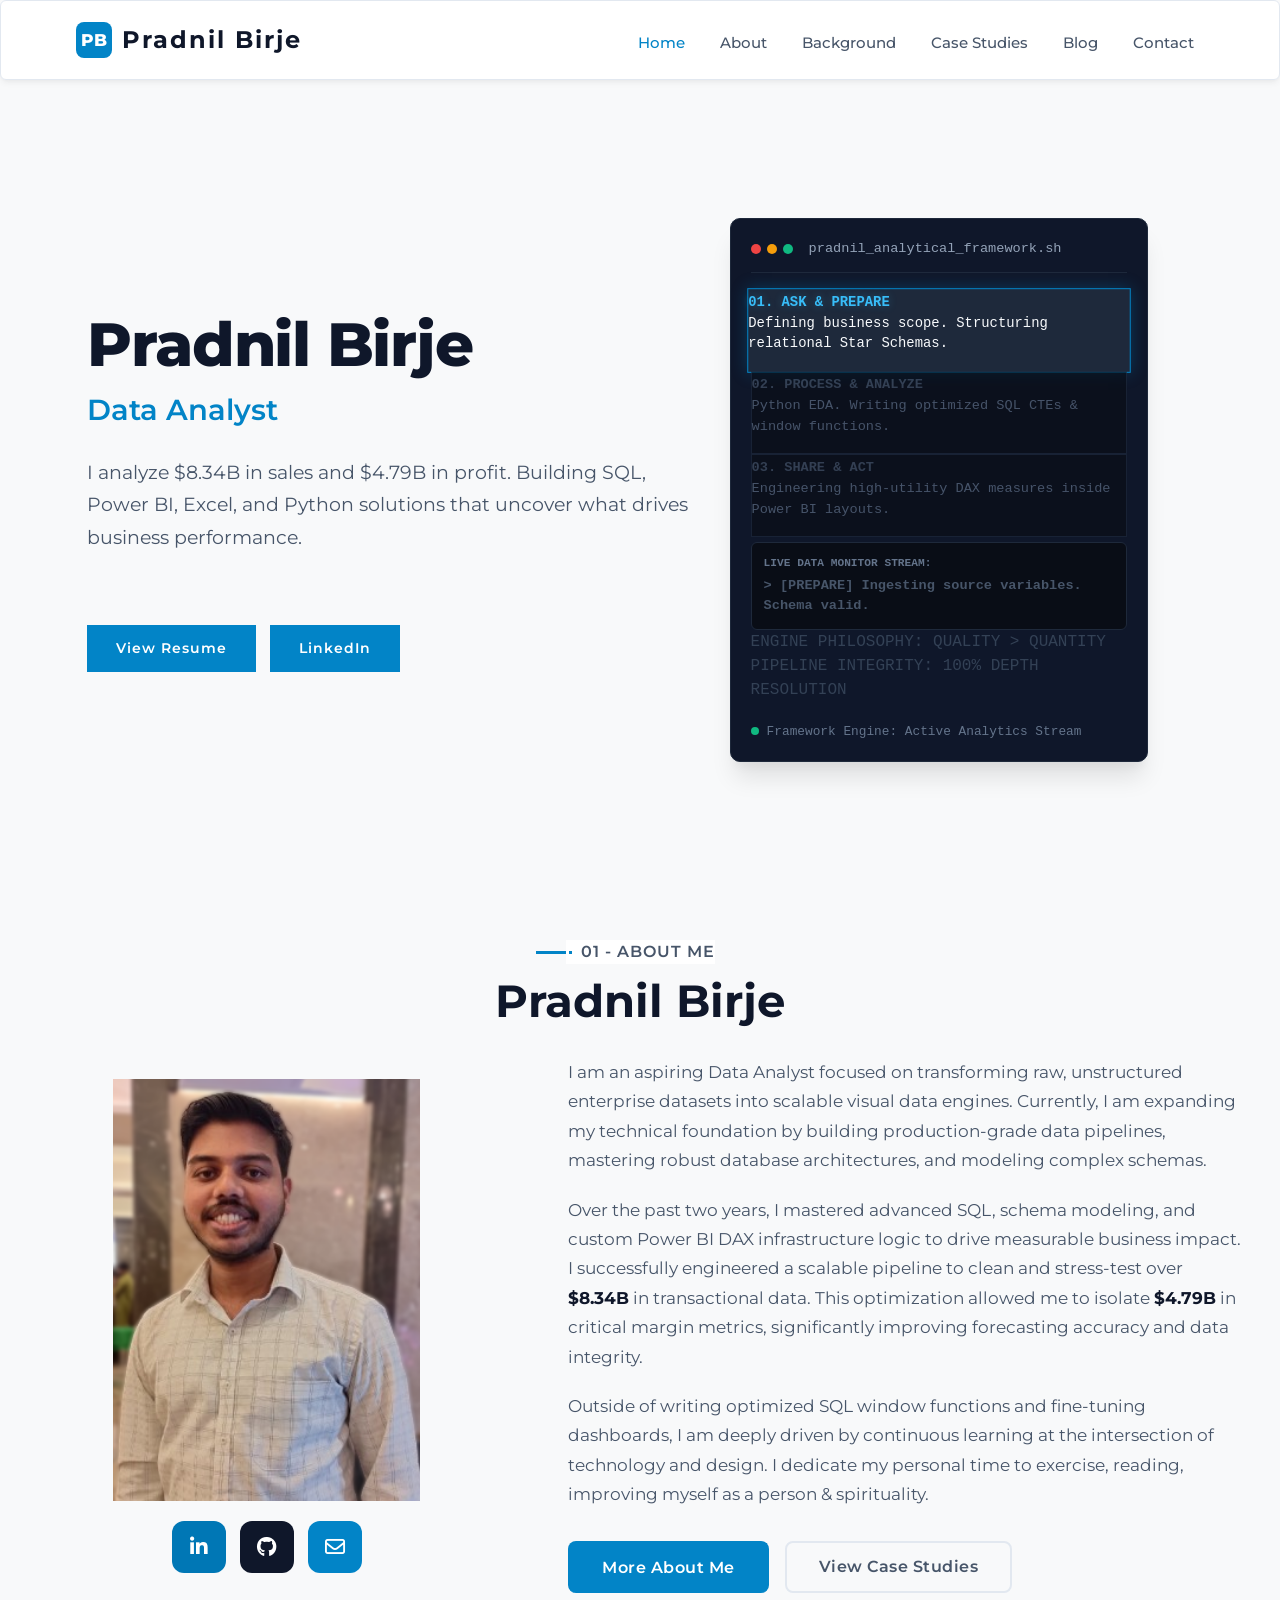
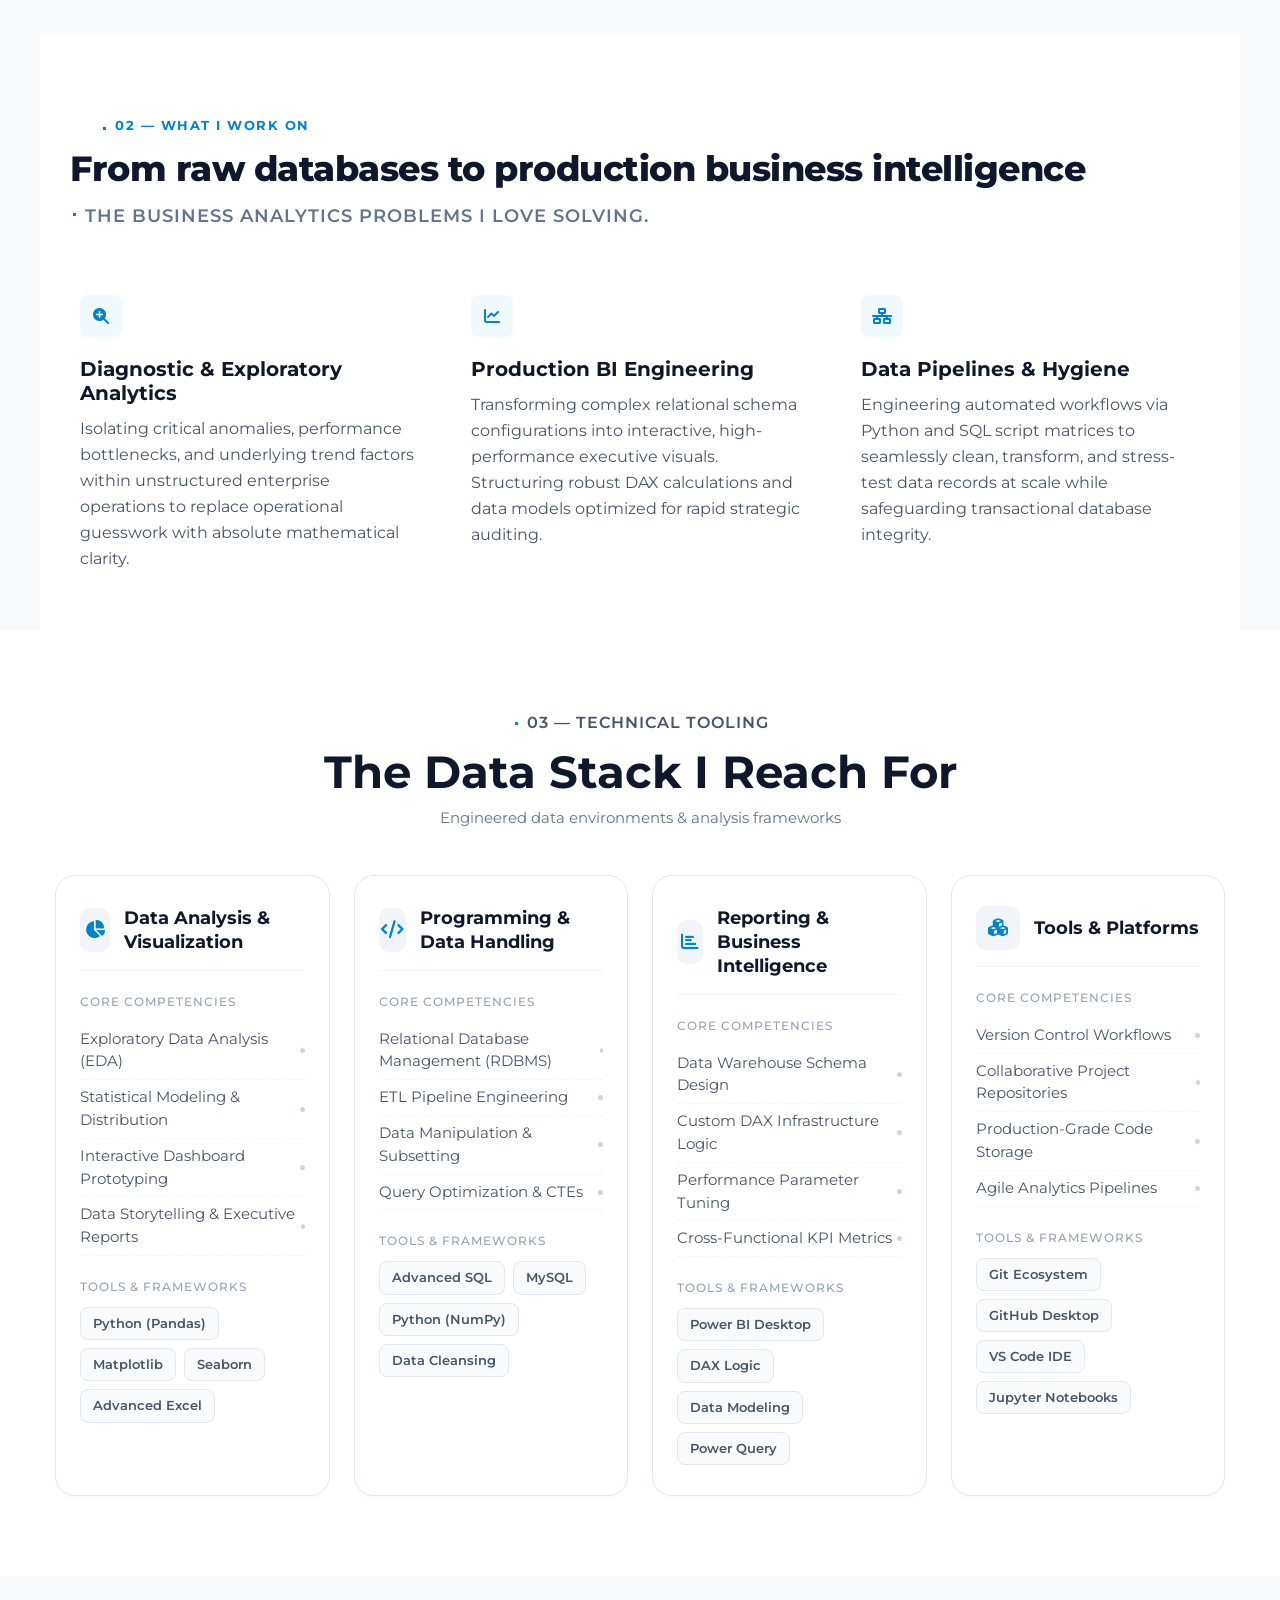
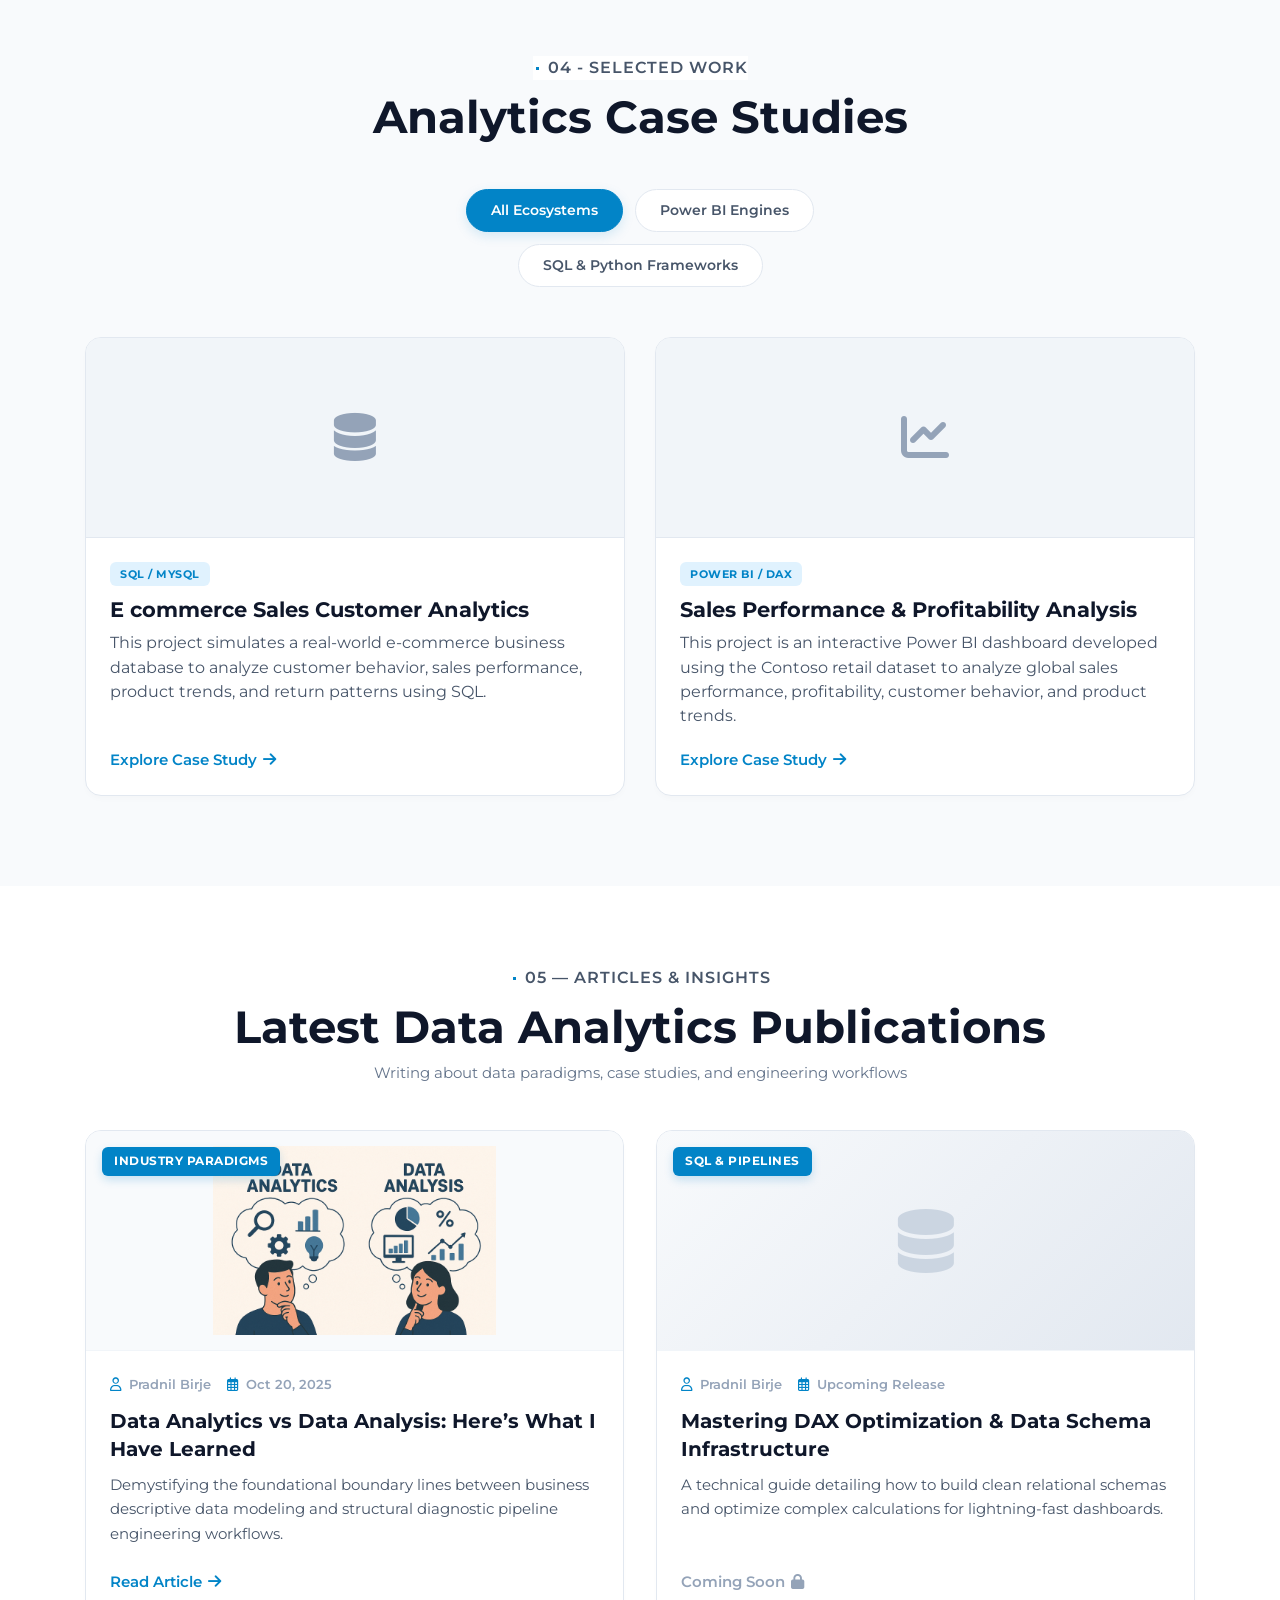
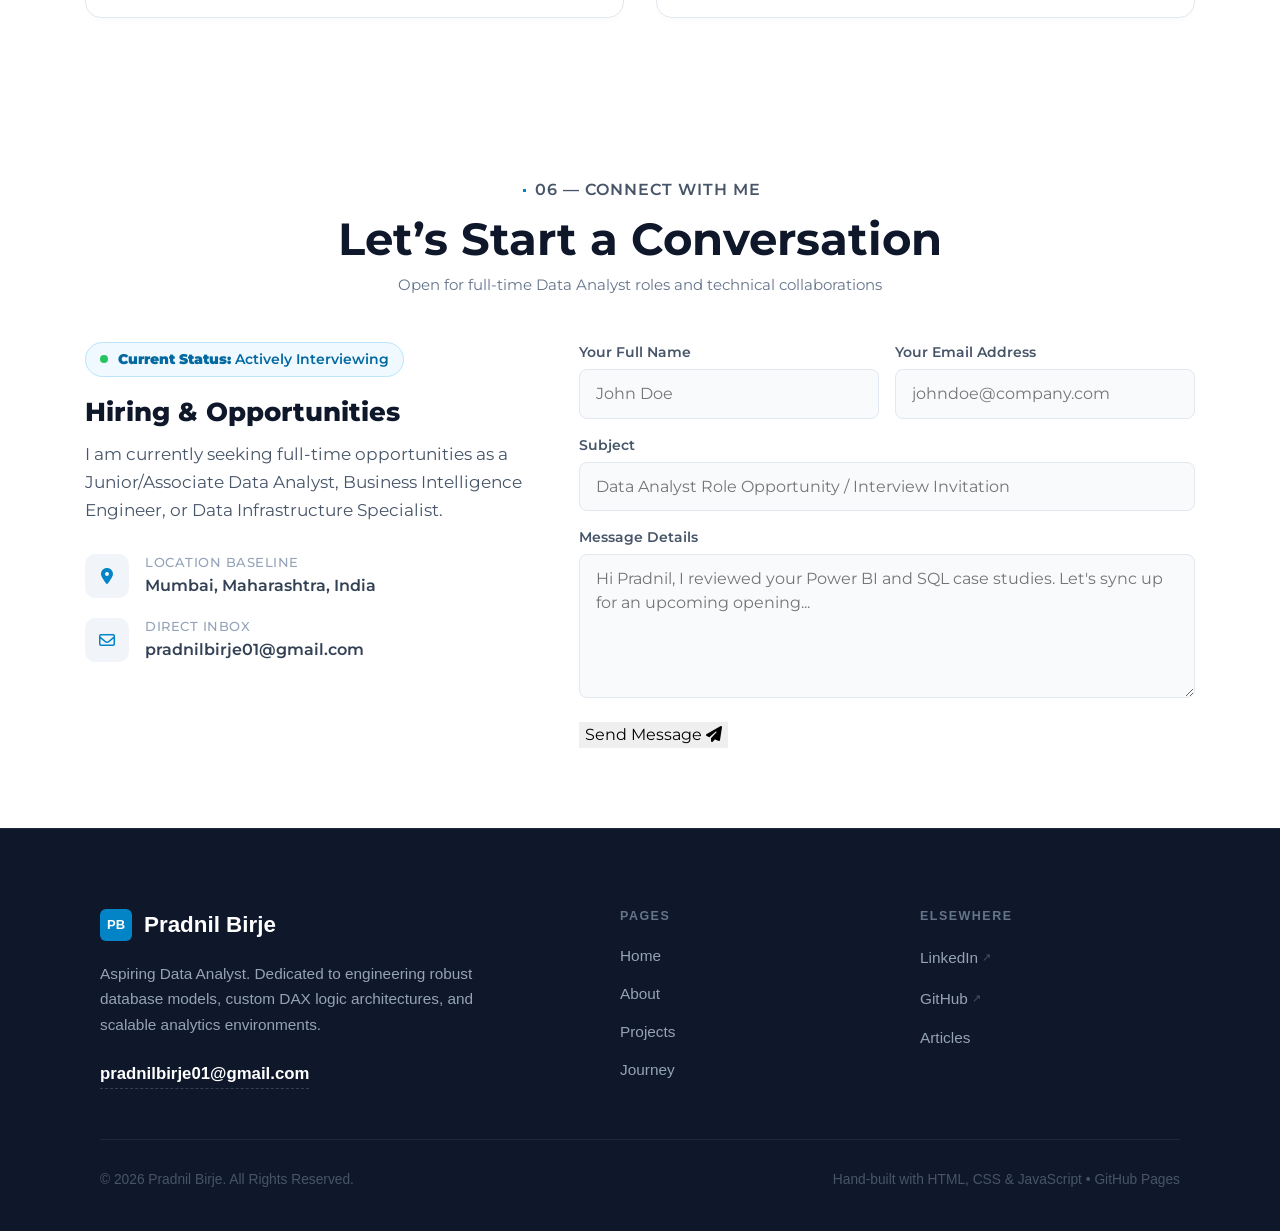
==== commit 132ee0f4: "rectified some footer details" ====
--- a/index.html
+++ b/index.html
@@ -583,9 +583,9 @@
                     <h3 style="font-size: 1.4rem !important; font-weight: 700 !important; color: #FFFFFF !important; margin: 0 !important; padding: 0 !important;">Pradnil Birje</h3>
                 </div>
                 <p style="font-size: 0.96rem !important; line-height: 1.65 !important; color: #94A3B8 !important; max-width: 400px !important; margin: 0 0 24px 0 !important; padding: 0 !important;">
-                    Aspiring Data Analyst & BI Engineer. Dedicated to engineering robust database models, custom DAX logic architectures, and scalable analytics environments.
+                    Aspiring Data Analyst. Dedicated to engineering robust database models, custom DAX logic architectures, and scalable analytics environments.
                 </p>
-                <a href="mailto:pradnilbirje.analytics@gmail.com" style="font-size: 1.05rem !important; font-weight: 600 !important; color: #FFFFFF !important; text-decoration: none !important; border-bottom: 1px dashed #334155 !important; padding-bottom: 2px !important; align-self: flex-start !important; background: none !important;">pradnilbirje.analytics@gmail.com</a>
+                <a href="mailto:pradnilbirje01@gmail.com" style="font-size: 1.05rem !important; font-weight: 600 !important; color: #FFFFFF !important; text-decoration: none !important; border-bottom: 1px dashed #334155 !important; padding-bottom: 2px !important; align-self: flex-start !important; background: none !important;">pradnilbirje01@gmail.com</a>
             </div>
 
             <!-- Column 2: Navigation Links Directory -->
